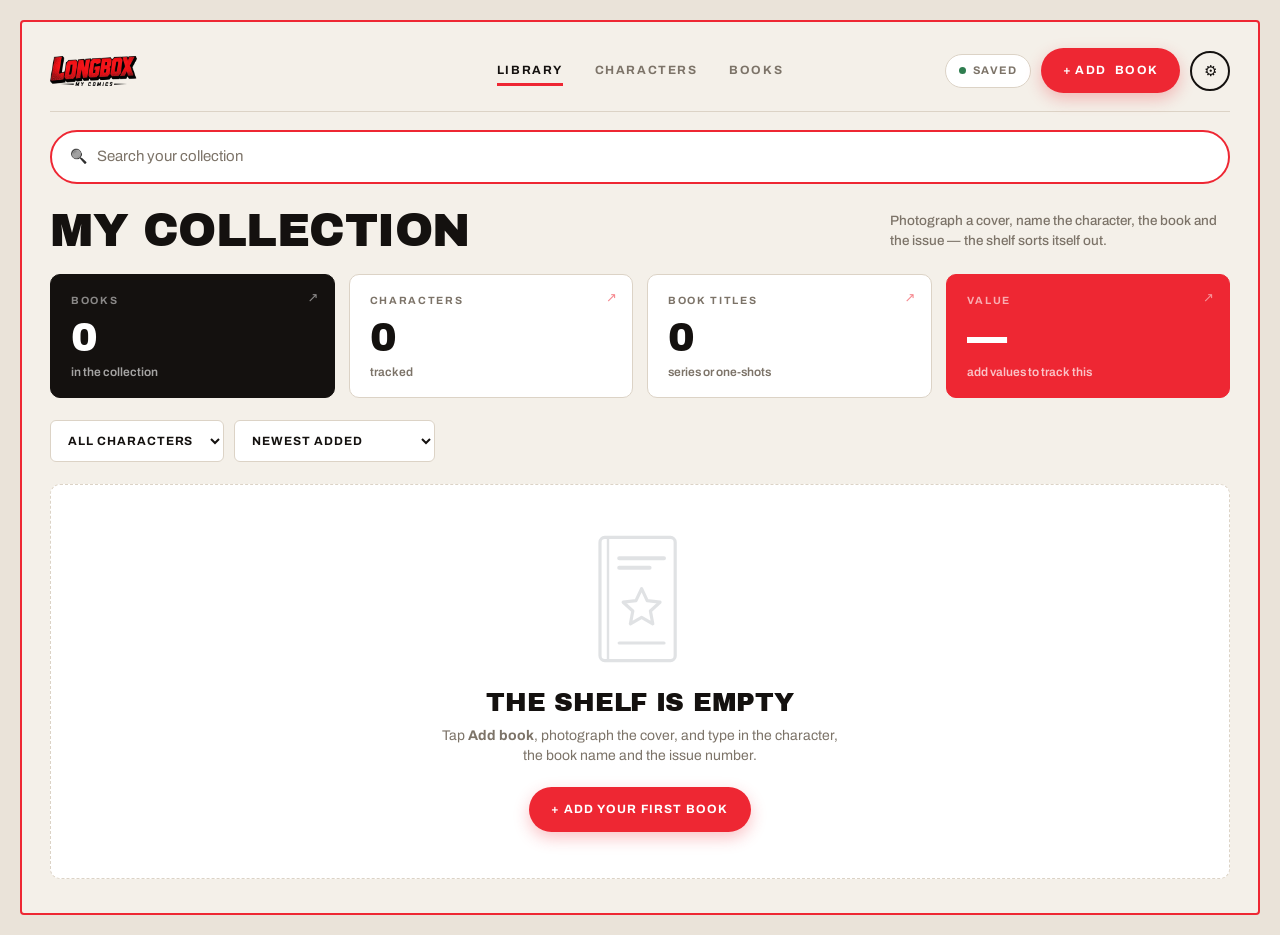
==== comics/index.html @ d087ea55 "Fix the Settings button, and make the cover read resolution switchable Settings has been broken sinc" ====
<!DOCTYPE html>
<html lang="en">
<head>
<meta charset="UTF-8">
<meta name="viewport" content="width=device-width, initial-scale=1.0">
<meta name="theme-color" content="#EAE3D9">
<title>LongBox</title>
<link rel="icon" type="image/webp" href="[data-uri]">
<link rel="apple-touch-icon" href="[data-uri]">
<style>
  /* Archivo (variable, 100-900) and Archivo Black by Omnibus-Type, embedded as latin
     subsets so the app needs no third-party requests and looks right offline.
     SIL Open Font License 1.1 — full text in fonts/OFL-Archivo.txt and
     fonts/OFL-ArchivoBlack.txt. https://github.com/Omnibus-Type */
  @font-face { font-family: Archivo; font-style: normal; font-weight: 100 900; font-display: swap;
    src: url([data-uri]) format('woff2'); }
  @font-face { font-family: 'Archivo Black'; font-style: normal; font-weight: 400; font-display: swap;
    src: url([data-uri]) format('woff2'); }
  :root {
    --paper: #EAE3D9;      /* page behind the frame */
    --panel: #F4F0E9;      /* inside the frame */
    --card: #FFFFFF;
    --ink: #14110F;
    --muted: #7C7368;
    --line: #DCD3C6;
    --red: #EE2733;        /* brand */
    --red-dark: #C7141F;
    --radius: 10px;
    --radius-sm: 6px;
    --display: "Archivo Black", "Arial Black", "Helvetica Neue", Impact, sans-serif;
    --sans: Archivo, "Segoe UI", system-ui, -apple-system, BlinkMacSystemFont, Roboto, Helvetica, Arial, sans-serif;
    --shadow: 0 10px 26px rgba(20,17,15,.08);
    --shadow-sm: 0 3px 10px rgba(20,17,15,.06);
  }
  * { box-sizing: border-box; margin: 0; padding: 0; -webkit-tap-highlight-color: transparent; }
  body { font-family: var(--sans); background: var(--paper); color: var(--ink); line-height: 1.45; -webkit-font-smoothing: antialiased; }
  :focus-visible { outline: 2px solid var(--red); outline-offset: 2px; }
  img { max-width: 100%; }
  h1, h2, h3, h4 { font-family: var(--display); font-weight: 400; letter-spacing: -.01em; text-transform: uppercase; line-height: 1.03; }

  .wrap { max-width: 1280px; margin: 0 auto; padding: 20px; }
  .surface { background: var(--panel); border: 2px solid var(--red); border-radius: 4px; padding: 26px 28px 34px; }

  /* ---------- top bar ---------- */
  .topbar { display: grid; grid-template-columns: 1fr auto 1fr; align-items: center; gap: 16px; padding-bottom: 18px; border-bottom: 1px solid var(--line); }
  .brand { display: flex; align-items: center; gap: 10px; }
  .brand-mark { height: 30px; width: auto; display: block; }
  .segments { display: flex; gap: 4px; justify-content: center; flex-wrap: wrap; }
  .seg { background: transparent; border: none; color: var(--muted); font: inherit; font-weight: 700; font-size: 12px; text-transform: uppercase; letter-spacing: .13em; padding: 9px 14px; cursor: pointer; white-space: nowrap; position: relative; }
  .seg:hover { color: var(--ink); }
  .seg.active { color: var(--ink); }
  .seg.active::after { content: ""; position: absolute; left: 14px; right: 14px; bottom: 2px; height: 3px; background: var(--red); }
  .top-right { display: flex; align-items: center; gap: 10px; justify-content: flex-end; flex-wrap: wrap; }
  .only-wide { display: inline; }

  /* ---------- buttons ---------- */
  .btn-primary, .btn-ghost { font: inherit; font-weight: 700; font-size: 12px; text-transform: uppercase; letter-spacing: .1em; padding: 12px 20px; border-radius: 999px; cursor: pointer; display: inline-flex; align-items: center; justify-content: center; gap: 6px; border: 2px solid transparent; white-space: nowrap; }
  .btn-primary { background: var(--red); color: #fff; box-shadow: 0 6px 16px rgba(238,39,51,.28); }
  .btn-primary:hover { background: var(--red-dark); }
  .btn-primary:disabled { opacity: .6; cursor: default; }
  .btn-ghost { background: transparent; color: var(--ink); border-color: var(--ink); }
  .btn-ghost:hover { background: var(--ink); color: #fff; }
  .btn-text-red { background: transparent; color: var(--red); border: none; font: inherit; font-weight: 700; font-size: 12px; text-transform: uppercase; letter-spacing: .1em; padding: 12px 8px; cursor: pointer; }
  .btn-text-red:hover { color: var(--red-dark); text-decoration: underline; }
  .icon-btn { width: 40px; height: 40px; border-radius: 999px; background: transparent; border: 2px solid var(--ink); cursor: pointer; display: grid; place-items: center; font-size: 15px; color: var(--ink); flex: none; }
  .icon-btn:hover { background: var(--ink); color: #fff; }

  /* ---------- sync status ---------- */
  .sync-pill { border: 1px solid var(--line); background: var(--card); border-radius: 999px; padding: 8px 13px; font-weight: 700; font-size: 11px; text-transform: uppercase; letter-spacing: .1em; display: flex; align-items: center; gap: 7px; color: var(--muted); white-space: nowrap; }
  .sync-dot { width: 7px; height: 7px; border-radius: 50%; background: #C9C0B4; flex: none; }
  .sync-pill.saved .sync-dot { background: #2E7D4F; }
  .sync-pill.saving .sync-dot { background: #C8912B; }
  .sync-pill.offline .sync-dot { background: var(--muted); }
  .sync-pill.error .sync-dot { background: var(--red); }

  /* ---------- login ---------- */
  .login-screen { position: fixed; inset: 0; background: var(--paper); display: none; align-items: center; justify-content: center; padding: 20px; z-index: 300; }
  .login-screen.open { display: flex; }
  .login-card { background: var(--panel); border: 2px solid var(--red); border-radius: 4px; padding: 34px 30px; width: 100%; max-width: 380px; text-align: center; }
  .login-wordmark { margin: 0 0 12px; line-height: 0; }
  .login-wordmark img { width: 100%; max-width: 250px; height: auto; display: block; margin: 0 auto; }
  .login-card .eyebrow { justify-content: center; }
  .login-card h1 { font-size: 34px; margin-top: 6px; }
  .login-card h1 i { color: var(--red); font-style: normal; }
  .login-card .hint { margin: 10px 0 22px; color: var(--muted); font-size: 13.5px; }
  .login-card label { text-align: left; }
  .login-card input { margin-bottom: 14px; }
  .login-card button { width: 100%; justify-content: center; margin-top: 4px; }
  .login-error { background: var(--red); color: #fff; font-size: 12px; font-weight: 700; text-transform: uppercase; letter-spacing: .06em; padding: 11px 13px; border-radius: var(--radius-sm); margin-bottom: 16px; text-align: left; }

  /* ---------- page head ---------- */
  .eyebrow { display: flex; align-items: center; gap: 9px; color: var(--red); font-size: 11px; font-weight: 700; text-transform: uppercase; letter-spacing: .2em; }
  .eyebrow::before { content: ""; width: 26px; height: 2px; background: var(--red); }
  .pagehead { display: flex; align-items: flex-end; justify-content: space-between; gap: 18px; margin: 24px 0 18px; flex-wrap: wrap; }
  .pagehead h1 { font-size: 46px; }
  .pagehead h1 i { color: var(--red); font-style: normal; }
  .pagehead .lede { color: var(--muted); font-size: 13.5px; font-weight: 500; max-width: 340px; padding-bottom: 5px; }

  /* ---------- stats ---------- */
  .stats { display: grid; grid-template-columns: repeat(4, 1fr); gap: 14px; }
  .stats.stats--one { grid-template-columns: minmax(220px, 320px); }
  .stat { background: var(--card); border: 1px solid var(--line); border-radius: var(--radius); padding: 18px 20px 16px; }
  .stat--go { font: inherit; color: inherit; text-align: left; width: 100%; cursor: pointer; transition: transform .12s, border-color .12s; }
  .stat--go { position: relative; }
  .stat--go:hover { transform: translateY(-2px); border-color: var(--red); }
  .stat-go { position: absolute; top: 14px; right: 15px; font-size: 13px; color: var(--red); opacity: .55; }
  .stat--ink .stat-go, .stat--red .stat-go { color: #fff; opacity: .5; }
  .stat--go:hover .stat-go { opacity: 1; }
  .stat--go.stat--ink:hover, .stat--go.stat--red:hover { border-color: var(--ink); }
  .stat-title { font-size: 10.5px; color: var(--muted); font-weight: 700; text-transform: uppercase; letter-spacing: .16em; }
  .stat-num { font-family: var(--display); font-size: 40px; letter-spacing: -.03em; line-height: 1; margin: 10px 0 6px; font-variant-numeric: tabular-nums; }
  .stat-sub { font-size: 12px; color: var(--muted); font-weight: 600; }
  .stat--ink { background: var(--ink); border-color: var(--ink); color: #fff; }
  .stat--ink .stat-title { color: rgba(255,255,255,.5); }
  .stat--ink .stat-sub { color: rgba(255,255,255,.62); }
  .stat--red { background: var(--red); border-color: var(--red); color: #fff; }
  .stat--red .stat-title { color: rgba(255,255,255,.62); }
  .stat--red .stat-sub { color: rgba(255,255,255,.72); }

  /* ---------- search ---------- */
  .searchbar { display: flex; align-items: center; gap: 10px; margin-top: 18px; background: var(--card); border: 2px solid var(--red); border-radius: 999px; padding: 0 8px 0 18px; }
  .searchbar:focus-within { box-shadow: 0 0 0 4px rgba(238,39,51,.14); }
  .searchbar .mag { font-size: 14px; line-height: 1; flex: none; filter: grayscale(1) brightness(.5); }
  .searchbar input { border: none; background: transparent; padding: 14px 0; font-size: 15px; border-radius: 0; }
  .searchbar input:focus { outline: none; }
  .searchbar input::placeholder { color: var(--muted); }
  .search-clear { flex: none; width: 32px; height: 32px; border-radius: 50%; border: none; background: transparent; color: var(--muted); font-size: 20px; line-height: 1; cursor: pointer; }
  .search-clear:hover { background: var(--panel); color: var(--red); }

  /* ---------- toolbar ---------- */
  .toolbar { display: flex; gap: 10px; align-items: center; margin: 22px 0 6px; flex-wrap: wrap; }
  .search { flex: 1 1 240px; position: relative; }
  .search input { width: 100%; padding-left: 40px; }
  .search .mag { position: absolute; left: 15px; top: 50%; transform: translateY(-50%); color: var(--muted); font-size: 13px; pointer-events: none; }
  input, select, textarea { width: 100%; background: var(--card); border: 1px solid var(--line); border-radius: var(--radius-sm); padding: 12px 13px; font: inherit; font-size: 14.5px; color: var(--ink); }
  input:focus, select:focus, textarea:focus { border-color: var(--red); outline: none; }
  select { cursor: pointer; }
  .toolbar select { width: auto; min-width: 152px; flex: 0 0 auto; font-weight: 700; font-size: 12px; text-transform: uppercase; letter-spacing: .08em; }
  textarea { min-height: 84px; resize: vertical; }
  label { display: block; font-size: 10.5px; font-weight: 700; color: var(--muted); margin: 0 0 6px 1px; text-transform: uppercase; letter-spacing: .16em; }

  /* ---------- groups ---------- */
  .group { margin-top: 22px; }
  .group-head { display: flex; align-items: center; gap: 10px; background: var(--red); color: #fff; padding: 12px 16px; border-radius: var(--radius-sm); margin-bottom: 14px; flex-wrap: wrap; }
  .group-head.open-head { width: 100%; border: none; font: inherit; text-align: left; cursor: pointer; margin-bottom: 8px; }
  .group-head.open-head.is-open { margin-bottom: 14px; }
  .group-head.open-head:hover { background: var(--red-dark); }
  .group-head .caret { font-size: 13px; opacity: .85; width: 12px; flex: none; }
  .group-head h2 { font-size: 20px; }
  .group-head .count { color: rgba(255,255,255,.75); font-size: 11px; font-weight: 700; text-transform: uppercase; letter-spacing: .12em; }
  .chip { display: inline-flex; align-items: center; gap: 6px; background: #fff; color: var(--ink); border-radius: 999px; padding: 5px 11px; font-size: 10.5px; font-weight: 700; text-transform: uppercase; letter-spacing: .09em; }
  .chip.warn { color: var(--red); }
  .chip.ok { color: #2E7D4F; }

  /* ---------- cover cards ---------- */
  .covers { display: grid; grid-template-columns: repeat(auto-fill, minmax(152px, 1fr)); gap: 14px; }
  .bcard { background: var(--card); border: 1px solid var(--line); border-radius: var(--radius-sm); overflow: hidden; font: inherit; text-align: left; cursor: pointer; display: flex; flex-direction: column; padding: 0; transition: border-color .15s, transform .15s; }
  .bcard:hover { border-color: var(--red); transform: translateY(-3px); }
  .bcard .cover { position: relative; aspect-ratio: 2 / 3; background: #EFE9E0; display: grid; place-items: center; overflow: hidden; }
  .bcard .cover img { width: 100%; height: 100%; object-fit: cover; display: block; }
  .bcard .cover .ph { width: 58%; opacity: .35; }
  .issue-badge { position: absolute; top: 0; right: 0; background: var(--red); color: #fff; font-size: 11px; font-weight: 700; letter-spacing: .04em; padding: 5px 9px; border-bottom-left-radius: var(--radius-sm); }
  .pending-badge { position: absolute; top: 0; left: 0; background: var(--ink); color: #fff; font-size: 9.5px; font-weight: 700; text-transform: uppercase; letter-spacing: .1em; padding: 5px 8px; border-bottom-right-radius: var(--radius-sm); }
  .pending-badge.bad { background: var(--red); }
  .bcard .meta { padding: 11px 12px 13px; display: flex; flex-direction: column; gap: 5px; min-width: 0; border-top: 1px solid var(--line); }
  .bcard .t { font-family: var(--display); text-transform: uppercase; font-size: 12.5px; letter-spacing: -.01em; line-height: 1.15; display: -webkit-box; -webkit-line-clamp: 2; -webkit-box-orient: vertical; overflow: hidden; }
  .bcard .s { font-size: 10px; color: var(--red); font-weight: 700; text-transform: uppercase; letter-spacing: .11em; overflow: hidden; text-overflow: ellipsis; white-space: nowrap; }

  .empty { background: var(--card); border: 1px dashed var(--line); border-radius: var(--radius); padding: 46px 26px; text-align: center; margin-top: 22px; }
  .empty svg { width: 96px; opacity: .3; margin-bottom: 16px; }
  .empty h3 { font-size: 26px; }
  .empty p { color: var(--muted); font-size: 14px; margin: 10px auto 20px; max-width: 400px; }

  /* ---------- modals ---------- */
  .modal-backdrop { position: fixed; inset: 0; background: rgba(20,17,15,.55); display: none; align-items: center; justify-content: center; padding: 18px; z-index: 200; overflow-y: auto; }
  .modal-backdrop.open { display: flex; }
  .modal { background: var(--panel); border: 2px solid var(--ink); border-radius: 4px; width: 100%; max-width: 520px; max-height: calc(100vh - 36px); display: flex; flex-direction: column; margin: auto; }
  @supports (height: 100dvh) { .modal { max-height: calc(100dvh - 36px); } }
  .modal.wide { max-width: 740px; }
  .modal header { display: flex; align-items: center; justify-content: space-between; padding: 20px 24px 14px; gap: 12px; border-bottom: 1px solid var(--line); }
  .modal header h3 { font-size: 22px; }
  .modal .body { padding: 20px 24px 8px; overflow-y: auto; }
  .modal footer { display: flex; gap: 10px; justify-content: flex-end; align-items: center; padding: 16px 24px 20px; flex-wrap: wrap; }
  .modal footer .spacer { flex: 1; }
  .modal footer.cam { display: grid; grid-template-columns: 1fr auto 1fr; align-items: center; }
  .modal footer.cam .spacer { display: none; }
  .modal footer.cam .shutter { justify-self: center; }
  .modal footer.cam .btn-ghost:last-child { justify-self: end; }
  .close-x { background: transparent; border: none; font-size: 24px; line-height: 1; color: var(--muted); cursor: pointer; padding: 2px 6px; }
  .close-x:hover { color: var(--red); }

  .form-grid { display: grid; grid-template-columns: 1fr 1fr; gap: 15px; }
  .form-grid .full { grid-column: 1 / -1; }
  .more { margin-top: 18px; background: var(--card); border: 1px solid var(--line); border-radius: var(--radius-sm); padding: 0 15px; }
  .more > summary { cursor: pointer; font-weight: 700; font-size: 11px; text-transform: uppercase; letter-spacing: .14em; padding: 14px 2px; list-style: none; display: flex; align-items: center; gap: 9px; }
  .more > summary::-webkit-details-marker { display: none; }
  .more > summary::before { content: "+"; color: var(--red); font-family: var(--display); font-size: 15px; line-height: 1; }
  .more[open] > summary::before { content: "–"; }
  .more .form-grid { padding: 4px 0 18px; }

  /* add / edit */
  .book-form { display: grid; grid-template-columns: 200px 1fr; gap: 22px; }
  .cover-pane { display: flex; flex-direction: column; gap: 10px; }
  .cover-preview { aspect-ratio: 2 / 3; background: var(--card); border: 1px solid var(--line); border-radius: var(--radius-sm); display: grid; place-items: center; overflow: hidden; position: relative; }
  .cover-preview.empty { cursor: pointer; border-style: dashed; }
  .cover-preview.empty:hover { border-color: var(--red); }
  .cover-preview img { width: 100%; height: 100%; object-fit: cover; }
  .cover-preview .ph { width: 56%; opacity: .3; }
  .cover-preview .cover-cta { position: absolute; left: 0; right: 0; bottom: 16px; text-align: center; font-size: 10px; font-weight: 700; text-transform: uppercase; letter-spacing: .12em; color: var(--muted); padding: 0 12px; }
  .cover-pane button { width: 100%; justify-content: center; }
  .cover-hint { font-size: 11px; color: var(--muted); text-align: center; font-weight: 600; }
  .ai-strip { border: 1px solid var(--line); background: var(--card); border-radius: var(--radius-sm); padding: 10px 12px; font-size: 11.5px; font-weight: 600; color: var(--muted); display: none; }
  .ai-strip.show { display: block; }
  .ai-strip strong { display: block; font-family: var(--display); text-transform: uppercase; font-size: 10.5px; letter-spacing: .1em; color: var(--ink); margin-bottom: 4px; }
  .ai-strip.reading strong { color: var(--muted); }
  .ai-strip.done { border-color: var(--red); }
  .ai-strip.done strong { color: var(--red); }
  .ai-strip.failed { border-color: var(--muted); }
  .ai-strip.neutral { border-color: var(--line); }
  .ai-strip .why { display: block; margin-top: 5px; color: var(--muted); font-weight: 600; }
  .toggle-row { display: flex; align-items: center; justify-content: space-between; gap: 12px; background: var(--card); border: 1px solid var(--line); border-radius: var(--radius-sm); padding: 14px 16px; font-size: 12px; font-weight: 700; text-transform: uppercase; letter-spacing: .1em; }
  .toggle-row input { width: auto; }
  .toggle-row small { display: block; margin-top: 3px; color: var(--muted); font-size: 12px; font-weight: 400; text-transform: none; letter-spacing: 0; }

  /* camera */
  .cam-stage { background: #14110F; border-radius: var(--radius-sm); overflow: hidden; position: relative; aspect-ratio: 3 / 4; display: grid; place-items: center; }
  .cam-stage video { width: 100%; height: 100%; object-fit: cover; display: block; }
  .cam-stage.mirror video { transform: scaleX(-1); }
  .cam-guide { position: absolute; inset: 8% 14%; border: 2px dashed rgba(255,255,255,.55); border-radius: 4px; pointer-events: none; }
  .cam-tip { color: var(--muted); font-size: 11px; font-weight: 700; text-transform: uppercase; letter-spacing: .12em; text-align: center; margin-top: 12px; }
  .shutter { width: 62px; height: 62px; border-radius: 50%; background: var(--red); border: 4px solid var(--panel); box-shadow: 0 0 0 2px var(--red); cursor: pointer; }
  .shutter:hover { background: var(--red-dark); }

  /* detail */
  .detail { display: grid; grid-template-columns: 220px 1fr; gap: 24px; }
  .detail .big-cover { border: 1px solid var(--line); border-radius: var(--radius-sm); overflow: hidden; background: var(--card); aspect-ratio: 2 / 3; display: grid; place-items: center; }
  .detail .big-cover img { width: 100%; height: 100%; object-fit: cover; }
  .detail .big-cover .ph { width: 56%; opacity: .3; }
  .detail h4 { font-size: 30px; }
  .detail .who { color: var(--red); font-weight: 700; font-size: 11px; text-transform: uppercase; letter-spacing: .16em; margin-top: 8px; }
  .kv { display: grid; grid-template-columns: auto 1fr; gap: 9px 18px; margin-top: 20px; font-size: 14px; padding-top: 18px; border-top: 1px solid var(--line); }
  .kv dt { color: var(--muted); font-weight: 700; font-size: 10.5px; text-transform: uppercase; letter-spacing: .14em; align-self: center; }
  .kv dd { font-weight: 600; }
  .detail .notes.keyinfo { border-left-color: var(--ink); }
  .detail .notes.keyinfo strong { display: block; font-family: var(--display); text-transform: uppercase; font-size: 10.5px; letter-spacing: .12em; color: var(--red); margin-bottom: 5px; }
  .detail .notes { margin-top: 18px; background: var(--card); border: 1px solid var(--line); border-left: 3px solid var(--red); border-radius: var(--radius-sm); padding: 13px 15px; font-size: 14px; white-space: pre-wrap; }

  .menu-list { display: flex; flex-direction: column; gap: 9px; }
  .menu-item { background: var(--card); border: 1px solid var(--line); border-radius: var(--radius-sm); font: inherit; font-size: 12px; font-weight: 700; text-transform: uppercase; letter-spacing: .1em; text-align: left; padding: 16px; cursor: pointer; display: flex; align-items: center; gap: 13px; }
  .menu-item:hover { border-color: var(--red); color: var(--red); }
  .menu-item .ico { font-size: 15px; color: var(--red); }
  .menu-note { color: var(--muted); font-size: 12.5px; padding: 10px 2px 0; }

  #toast { position: fixed; left: 50%; bottom: 26px; transform: translate(-50%, 20px); background: var(--ink); color: #fff; font-size: 12px; font-weight: 700; text-transform: uppercase; letter-spacing: .1em; padding: 14px 22px; border-radius: 999px; opacity: 0; pointer-events: none; transition: opacity .2s, transform .2s; z-index: 400; max-width: calc(100vw - 40px); text-align: center; }
  #toast.show { opacity: 1; transform: translate(-50%, 0); }

  @media (max-width: 860px) {
    .wrap { padding: 10px; }
    .surface { padding: 16px 14px 24px; }
    /* The buttons take their natural width and the wordmark gets what is left,
       so the top-right controls can never be pushed off the edge. */
    .topbar { grid-template-columns: minmax(0, 1fr) auto; gap: 10px; padding-bottom: 12px; }
    .brand { min-width: 0; }
    .brand-mark { height: 26px; }
    .segments { grid-column: 1 / -1; order: 3; justify-content: flex-start; overflow-x: auto; }
    .seg { padding: 8px 11px; font-size: 11px; }
    .seg.active::after { left: 11px; right: 11px; }
    .top-right { flex-wrap: nowrap; gap: 7px; }
    .top-right .btn-primary { padding: 11px 15px; font-size: 11px; letter-spacing: .06em; }
    .only-wide { display: none; }
    .toolbar select { font-size: 11px; letter-spacing: .05em; padding: 12px 9px; }
    .icon-btn { width: 38px; height: 38px; font-size: 14px; }
    .sync-pill { padding: 7px 10px; font-size: 10px; }
    .sync-pill #syncText { display: none; }
    .sync-pill::after { content: attr(data-short); }
    .pagehead { margin: 18px 0 14px; }
    .pagehead h1 { font-size: 30px; }
    .pagehead .lede { display: none; }
    .stats { grid-template-columns: repeat(2, 1fr); gap: 10px; }
    .stat { padding: 14px 15px 13px; }
    .stat-num { font-size: 30px; margin: 7px 0 4px; }
    .toolbar { gap: 8px; margin-top: 18px; }
    .search { flex: 1 1 100%; }
    .toolbar select { flex: 1 1 0; min-width: 0; }
    .covers { grid-template-columns: repeat(auto-fill, minmax(128px, 1fr)); gap: 10px; }
    .group-head { padding: 10px 13px; }
    .group-head h2 { font-size: 16px; }
    .book-form, .detail { grid-template-columns: 1fr; gap: 16px; }
    .cover-pane { max-width: 260px; margin: 0 auto; width: 100%; }
    .cover-preview.empty { aspect-ratio: 5 / 2.4; }
    .cover-preview.empty .ph { width: auto; height: 60%; margin-bottom: 16px; }
    .detail .big-cover { max-width: 260px; margin: 0 auto; }
    .detail h4 { font-size: 24px; }
    .form-grid { grid-template-columns: 1fr; }
    .modal header { padding: 16px 18px 12px; }
    .modal header h3 { font-size: 18px; }
    .modal .body { padding: 16px 18px 6px; }
    .modal footer { padding: 14px 18px 18px; }
    .modal footer:not(.cam) { display: grid; grid-template-columns: 1fr 1fr; gap: 10px; }
    .modal footer:not(.cam) .spacer { display: none; }
    .modal footer:not(.cam) .btn-text-red { grid-column: 1 / -1; }
    .modal footer .btn-primary, .modal footer .btn-ghost { width: 100%; justify-content: center; }
    .modal footer.cam { display: grid; }
    .modal footer.cam .btn-ghost { width: auto; padding: 11px 15px; }
    .empty { padding: 34px 20px; }
    .empty h3 { font-size: 21px; }
  }

  /* Narrow phones. The controls must always be reachable, so decoration is given
     up first: the status label goes, then the wordmark shrinks, and only as a
     last resort does it truncate. Measured from 320px up. */
  @media (max-width: 400px) {
    .sync-pill { padding: 7px; }
    .sync-pill::after { display: none; }        /* the coloured dot still shows state */
    .top-right { gap: 6px; }
    .top-right .btn-primary { padding: 11px 13px; }
  }
  @media (max-width: 360px) {
    .surface { padding: 14px 11px 22px; }
    .brand-mark { height: 22px; }
    .icon-btn { width: 34px; height: 34px; }
  }
</style>
</head>
<body>

<div class="login-screen" id="loginScreen">
  <div class="login-card">
    <h1 class="login-wordmark"><img src="[data-uri]" alt="LongBox — My Comics"></h1>
    <p class="eyebrow">Ironmane Labs</p>
    <p class="hint">Sign in with the household login to sync your collection across devices.</p>
    <div class="login-error" id="loginError" style="display:none"></div>
    <label for="loginUser">Username</label>
    <input id="loginUser" autocomplete="username">
    <label for="loginPass">Password</label>
    <input id="loginPass" type="password" autocomplete="current-password">
    <button class="btn-primary" id="loginBtn"><span>Log in</span></button>
  </div>
</div>

<div class="wrap">
  <div class="surface">
    <div class="topbar">
      <div class="brand">
        <img class="brand-mark" src="[data-uri]" alt="LongBox — My Comics">
      </div>
      <div class="segments" id="segments">
        <button class="seg active" data-view="library">Library</button>
        <button class="seg" data-view="characters">Characters</button>
        <button class="seg" data-view="series">Books</button>
      </div>
      <div class="top-right">
        <div class="sync-pill" id="syncPill"><span class="sync-dot"></span><span id="syncText">Loading…</span></div>
        <button class="btn-primary" id="addBtn">+ Add<span class="only-wide">&nbsp;book</span></button>
        <button class="icon-btn" id="settingsBtn" title="Settings" aria-label="Settings">⚙</button>
      </div>
    </div>

    <div class="searchbar">
      <span class="mag" aria-hidden="true">🔍</span>
      <input id="search" placeholder="Search your collection" autocomplete="off" aria-label="Search your collection">
      <button class="search-clear" id="searchClear" type="button" aria-label="Clear search" style="display:none">×</button>
    </div>

    <div class="pagehead">
      <div>
        <h1>My Collection</h1>
      </div>
      <p class="lede">Photograph a cover, name the character, the book and the issue — the shelf sorts itself out.</p>
    </div>

    <div class="stats" id="stats"></div>

    <div class="toolbar">
      <select id="filterChar" aria-label="Filter by character"></select>
      <select id="sort" aria-label="Sort">
        <option value="added">Newest added</option>
        <option value="book">Book name A–Z</option>
        <option value="character">Character A–Z</option>
        <option value="issue">Issue number</option>
        <option value="value">Value (high to low)</option>
      </select>
    </div>

    <div id="viewWrap"></div>
  </div>
</div>

<input type="file" id="fileInput" accept="image/*" style="display:none">
<input type="file" id="cameraInput" accept="image/*" capture="environment" style="display:none">

<!-- add / edit book -->
<div class="modal-backdrop" id="bookModal">
  <div class="modal wide">
    <header>
      <h3 id="bookModalTitle">Add a book</h3>
      <button class="close-x" data-close aria-label="Close">×</button>
    </header>
    <div class="body">
      <div class="book-form">
        <div class="cover-pane">
          <div class="cover-preview" id="coverPreview"></div>
          <button class="btn-primary" id="cameraBtn">📷 Take photo</button>
          <button class="btn-ghost" id="fileBtn">Choose an image</button>
          <button class="btn-ghost" id="readCoverBtn" style="display:none">✨ Read the cover</button>
          <button class="btn-text-red" id="removeCoverBtn" style="display:none">Remove photo</button>
          <button class="btn-text-red" id="uncropBtn" style="display:none">Use the whole photo</button>
          <div class="ai-strip" id="aiStrip"></div>
          <p class="cover-hint">Point the camera at the cover — the photo is saved with the book.</p>
        </div>
        <div>
          <div class="form-grid">
            <div class="full">
              <label for="fChar">Character</label>
              <input id="fChar" list="charList" placeholder="Spider-Man" autocomplete="off">
            </div>
            <div class="full">
              <label for="fSeries">Book name</label>
              <input id="fSeries" list="seriesList" placeholder="The Amazing Spider-Man" autocomplete="off">
            </div>
            <div>
              <label for="fIssue">Issue number</label>
              <input id="fIssue" placeholder="300" autocomplete="off">
            </div>
            <div>
              <label for="fGrade">Condition</label>
              <select id="fGrade"></select>
            </div>
          </div>
          <details class="more" id="moreDetails">
            <summary>More details (optional)</summary>
            <div class="form-grid">
              <div><label for="fPublisher">Publisher</label><input id="fPublisher" list="publisherList" placeholder="Marvel" autocomplete="off"></div>
              <div><label for="fYear">Year</label><input id="fYear" type="number" inputmode="numeric" placeholder="1988"></div>
              <div class="full"><label for="fVariant">Variant / printing</label><input id="fVariant" placeholder="2nd printing, Todd McFarlane cover…"></div>
              <div><label for="fValue">Value ($)</label><input id="fValue" type="number" step="0.01" min="0" inputmode="decimal" placeholder="120"></div>
              <div><label for="fPaid">Paid ($)</label><input id="fPaid" type="number" step="0.01" min="0" inputmode="decimal" placeholder="40"></div>
              <div><label for="fAcquired">Date acquired</label><input id="fAcquired" type="date"></div>
              <div><label for="fTags">Tags</label><input id="fTags" placeholder="key issue, signed" autocomplete="off"></div>
              <div class="full"><label for="fKeyInfo">Key issue / why it matters</label><textarea id="fKeyInfo" placeholder="First appearance, a death, a famous arc…"></textarea></div>
              <div class="full"><label for="fNotes">Your notes</label><textarea id="fNotes" placeholder="Where you bought it, what you paid, condition details…"></textarea></div>
            </div>
          </details>
        </div>
      </div>
    </div>
    <footer>
      <button class="btn-text-red" id="deleteBookBtn" style="display:none">Delete</button>
      <span class="spacer"></span>
      <button class="btn-ghost" id="saveAnotherBtn">Save &amp; add another</button>
      <button class="btn-primary" id="saveBookBtn">Save book</button>
    </footer>
  </div>
</div>

<!-- camera -->
<div class="modal-backdrop" id="cameraModal">
  <div class="modal">
    <header>
      <h3>Photograph the cover</h3>
      <button class="close-x" data-close-camera aria-label="Close">×</button>
    </header>
    <div class="body">
      <div class="cam-stage" id="camStage">
        <video id="camVideo" playsinline autoplay muted></video>
        <div class="cam-guide"></div>
      </div>
      <p class="cam-tip">Fill the frame with the cover, then tap the red button.</p>
    </div>
    <footer class="cam">
      <button class="btn-ghost" id="flipCamBtn">🔄 Flip</button>
      <span class="spacer"></span>
      <button class="shutter" id="shutterBtn" aria-label="Take photo"></button>
      <span class="spacer"></span>
      <button class="btn-ghost" data-close-camera>Cancel</button>
    </footer>
  </div>
</div>

<!-- book detail -->
<div class="modal-backdrop" id="detailModal">
  <div class="modal wide">
    <header>
      <h3>Book details</h3>
      <button class="close-x" data-close aria-label="Close">×</button>
    </header>
    <div class="body"><div id="detailBody"></div></div>
    <footer>
      <button class="btn-text-red" id="detailDeleteBtn">Delete</button>
      <span class="spacer"></span>
      <button class="btn-ghost" data-close>Close</button>
      <button class="btn-primary" id="detailEditBtn">Edit</button>
    </footer>
  </div>
</div>

<!-- settings -->
<div class="modal-backdrop" id="settingsModal">
  <div class="modal">
    <header>
      <h3>Settings</h3>
      <button class="close-x" data-close aria-label="Close">×</button>
    </header>
    <div class="body">
      <div class="menu-list">
        <label class="toggle-row" id="autoReadRow" style="display:none">
          <span>Read covers automatically</span>
          <input type="checkbox" id="autoReadToggle">
        </label>
        <label class="toggle-row" id="hiResRow" style="display:none">
          <span>Read covers at high resolution<small>Off sends a smaller photo: about a third cheaper per read, and possibly less accurate.</small></span>
          <input type="checkbox" id="hiResToggle">
        </label>
        <button class="menu-item" id="exportBtn"><span class="ico">⬇</span><span>Download a copy (CSV)</span></button>
        <button class="menu-item" id="retryBtn"><span class="ico">⟳</span><span>Sync now</span></button>
        <button class="menu-item" id="logoutBtn"><span class="ico">⏻</span><span>Log out</span></button>
      </div>
      <p class="menu-note" id="settingsNote"></p>
    </div>
    <footer><button class="btn-ghost" data-close>Done</button></footer>
  </div>
</div>

<datalist id="charList"></datalist>
<datalist id="seriesList"></datalist>
<datalist id="publisherList"></datalist>

<script>
(function () {
  "use strict";

  var STORAGE_KEY = "comicTracker.v1";
  var API_BASE = "api/";
  var COVER_PATH = "uploads/covers/";
  var GRADES = ["", "Mint", "Near Mint", "Very Fine", "Fine", "Very Good", "Good", "Fair", "Poor", "Slabbed / graded"];
  var FIELDS = ["character", "series", "issue", "variant", "publisher", "year", "grade", "value", "paid", "acquired", "tags", "notes", "key_info"];

  // Cover sizes. Small on purpose: a phone photo is 3-4 MB, and a cover only
  // has to look right on a phone screen and read well enough to identify.
  var COVER_MAX = 1000, COVER_QUALITY = 0.72;
  var THUMB_MAX = 360, THUMB_QUALITY = 0.70;
  var MASTER_MAX = 1600;   // kept in memory only, so a crop stays sharp
  var RECTIFY_MAX = 1200;  // working size for the straightened cover
  var COMIC_ASPECT = 0.66; // 6.625 x 10.25 inches, the standard since the 1970s
  // What gets sent for identification: always the whole photo, sharper than what
  // we store. Small print (issue numbers, date boxes) needs the extra detail, and
  // an uncropped image keeps the returned coordinates in a known space.
  // 1400px long edge bills as 1,650 image tokens; 1120px bills as 1,080. The lower
  // setting exists so the two can be compared on the same book — see the
  // "high resolution" toggle in Settings.
  var IDENTIFY_MAX = 1400, IDENTIFY_MAX_LOW = 1120, IDENTIFY_QUALITY = 0.85;

  var COMIC_SVG = '<svg class="ph" viewBox="0 0 120 170" xmlns="http://www.w3.org/2000/svg" fill="none">' +
    '<rect x="10" y="8" width="94" height="154" rx="6" stroke="#9AA0A8" stroke-width="4"/>' +
    '<path d="M20 8v154" stroke="#9AA0A8" stroke-width="3"/>' +
    '<path d="M34 34h56M34 46h38" stroke="#9AA0A8" stroke-width="5" stroke-linecap="round"/>' +
    '<path d="M62 72l7 15 16 2-12 11 3 16-14-8-14 8 3-16-12-11 16-2z" stroke="#9AA0A8" stroke-width="4" stroke-linejoin="round"/>' +
    '<path d="M34 140h56" stroke="#9AA0A8" stroke-width="4" stroke-linecap="round"/></svg>';

  var state = load();
  var draft = null;
  var authed = false;
  var flushing = false;
  var retryTimer = null;
  var lastSynced = null;
  var camStream = null;
  var camFacing = "environment";
  var aiAvailable = false;
  var identifying = false;
  var draftMaster = null;   // canvas of the current photo, for re-cropping
  var draftCrop = null;     // {x,y,w,h} as fractions of the photo, or null
  var draftQuad = null;     // four corners of the book, as fractions, or null
  var imgTypeCache = null;
  var expandedGroups = {};   // which character rows are open, for this visit

  // ---------- persistence ----------
  function load() {
    var fallback = { books: [], outbox: [], settings: { view: "library", sort: "added", filterChar: "", autoRead: true, hiRes: true } };
    try {
      var raw = JSON.parse(localStorage.getItem(STORAGE_KEY) || "null");
      if (!raw || !Array.isArray(raw.books)) return fallback;
      var settings = Object.assign({}, fallback.settings, raw.settings || {});
      settings.view = "library";   // always open on the shelf, whatever you were last looking at
      return {
        books: raw.books.map(normalizeBook),
        outbox: Array.isArray(raw.outbox) ? raw.outbox : [],
        settings: settings
      };
    } catch (e) { return fallback; }
  }

  function persistLocal() {
    try {
      localStorage.setItem(STORAGE_KEY, JSON.stringify(state));
      return;
    } catch (e) { /* out of room — try again without the big pending photos */ }
    try {
      var lean = {
        books: state.books.map(function (b) {
          var c = Object.assign({}, b);
          if (c.coverData && c.thumbData) c.coverData = "";
          return c;
        }),
        outbox: state.outbox,
        settings: state.settings
      };
      localStorage.setItem(STORAGE_KEY, JSON.stringify(lean));
      showToast("Phone storage is full — the offline copy of large photos was trimmed.");
    } catch (e2) { /* server is the source of truth; carry on */ }
  }

  function normalizeBook(b) {
    var out = { client_id: String(b.client_id || uid()) };
    FIELDS.forEach(function (f) { out[f] = b[f] == null ? "" : String(b[f]); });
    out.cover = b.cover || "";
    out.thumb = b.thumb || "";
    out.coverData = b.coverData || "";
    out.thumbData = b.thumbData || "";
    out.removeCover = !!b.removeCover;
    out.rejected = b.rejected || "";
    out.created_at = b.created_at || "";
    out.updated_at = b.updated_at || "";
    out.rev = b.rev || 0;
    return out;
  }

  // ---------- small helpers ----------
  function uid() { return "b" + Date.now().toString(36) + Math.random().toString(36).slice(2, 8); }
  function esc(s) { return String(s == null ? "" : s).replace(/[&<>"']/g, function (c) { return { "&": "&amp;", "<": "&lt;", ">": "&gt;", '"': "&quot;", "'": "&#39;" }[c]; }); }
  function el(id) { return document.getElementById(id); }
  function findBook(id) { for (var i = 0; i < state.books.length; i++) if (state.books[i].client_id === id) return state.books[i]; return null; }
  function issueNum(issue) { var m = String(issue || "").match(/(\d+(?:\.\d+)?)/); return m ? parseFloat(m[1]) : null; }
  function money(n) { return "$" + Number(n).toLocaleString(undefined, { minimumFractionDigits: 0, maximumFractionDigits: 2 }); }
  function num(v) { var n = parseFloat(String(v).replace(/[$,]/g, "")); return isNaN(n) ? null : n; }
  function plural(n, w) { return n + " " + w + (n === 1 ? "" : "s"); }
  function bookTitle(b) {
    var t = b.series || b.character || "Untitled";
    return b.issue ? t + " #" + b.issue : t;
  }
  function fmtDate(iso) {
    if (!iso) return "";
    var d = new Date(String(iso).slice(0, 10) + "T00:00:00");
    return isNaN(d) ? iso : d.toLocaleDateString(undefined, { year: "numeric", month: "short", day: "numeric" });
  }
  function imgSrc(b, wantFull) {
    if (wantFull) {
      if (b.coverData) return b.coverData;
      if (b.cover) return COVER_PATH + b.cover;
    }
    if (b.thumbData) return b.thumbData;
    if (b.thumb) return COVER_PATH + b.thumb;
    if (b.coverData) return b.coverData;
    if (b.cover) return COVER_PATH + b.cover;
    return "";
  }
  function hasPending(id) { for (var i = 0; i < state.outbox.length; i++) if (state.outbox[i].client_id === id) return true; return false; }

  var toastTimer = null;
  function showToast(msg) {
    var t = el("toast");
    if (!t) { t = document.createElement("div"); t.id = "toast"; document.body.appendChild(t); }
    t.textContent = msg;
    t.classList.add("show");
    clearTimeout(toastTimer);
    toastTimer = setTimeout(function () { t.classList.remove("show"); }, 4200);
  }
  function openModal(id) { el(id).classList.add("open"); }
  function closeModal(id) { el(id).classList.remove("open"); }

  // ---------- rendering ----------
  function render() {
    renderStats();
    renderFilters();
    renderDatalists();
    var view = state.settings.view;
    document.querySelectorAll("#segments .seg").forEach(function (s) {
      s.classList.toggle("active", s.getAttribute("data-view") === view);
    });
    var books = visibleBooks();
    var wrap = el("viewWrap");
    if (!state.books.length) { wrap.innerHTML = emptyState(true); return; }
    if (!books.length) { wrap.innerHTML = emptyState(false); return; }
    if (view === "characters") wrap.innerHTML = renderGrouped(books, "character", "Unfiled", true);
    else if (view === "series") wrap.innerHTML = renderGrouped(books, "series", "Loose issues", true);
    else wrap.innerHTML = '<div class="group"><div class="covers">' + books.map(card).join("") + "</div></div>";
  }

  function emptyState(fresh) {
    if (fresh) {
      return '<div class="empty">' + COMIC_SVG.replace('class="ph"', 'class="ph" style="width:96px"') +
        "<h3>The shelf is empty</h3><p>Tap <strong>Add book</strong>, photograph the cover, and type in the character, the book name and the issue number.</p>" +
        '<button class="btn-primary" id="emptyAddBtn">+ Add your first book</button></div>';
    }
    return '<div class="empty"><h3>Nothing matches that</h3><p>Try a different search, or clear the character filter.</p>' +
      '<button class="btn-ghost" id="clearFiltersBtn">Clear search &amp; filters</button></div>';
  }

  function card(b) {
    var src = imgSrc(b, false);
    var cover = src
      ? '<img src="' + esc(src) + '" alt="' + esc(bookTitle(b)) + '" loading="lazy">'
      : COMIC_SVG;
    var badge = b.issue ? '<span class="issue-badge">#' + esc(b.issue) + "</span>" : "";
    var pending = b.rejected ? '<span class="pending-badge bad">Not saved</span>'
      : hasPending(b.client_id) ? '<span class="pending-badge">Not synced</span>' : "";
    var sub = [b.character, b.year].filter(Boolean).join(" · ") || (b.publisher || "—");
    return '<button class="bcard" data-book="' + esc(b.client_id) + '">' +
      '<span class="cover">' + cover + badge + pending + "</span>" +
      '<span class="meta"><span class="t">' + esc(b.series || b.character || "Untitled") + "</span>" +
      '<span class="s">' + esc(sub) + "</span></span></button>";
  }

  function renderGrouped(books, key, blankLabel, collapsible) {
    var groups = {};
    books.forEach(function (b) {
      var name = (b[key] || "").trim() || blankLabel;
      (groups[name] = groups[name] || []).push(b);
    });
    var names = Object.keys(groups).sort(function (a, b) {
      var d = groups[b].length - groups[a].length;
      return d !== 0 ? d : a.localeCompare(b);
    });
    // While searching or filtering, open everything — otherwise the matches
    // would be hidden inside collapsed rows and the search would look broken.
    var forceOpen = !!(el("search").value.trim() || state.settings.filterChar);
    return names.map(function (name) {
      var list = groups[name].slice().sort(function (a, b) {
        var an = issueNum(a.issue), bn = issueNum(b.issue);
        if (an === null && bn === null) return (a.series || "").localeCompare(b.series || "");
        if (an === null) return 1;
        if (bn === null) return -1;
        return an - bn;
      });
      var chips = '<span class="count">' + plural(list.length, "book") + "</span>";
      if (key === "series") chips += runChips(list);
      else chips += charChips(list);

      if (!collapsible) {
        return '<div class="group"><div class="group-head"><h2>' + esc(name) + "</h2>" + chips + "</div>" +
          '<div class="covers">' + list.map(card).join("") + "</div></div>";
      }
      var stateKey = state.settings.view + ":" + name;
      var open = forceOpen || !!expandedGroups[stateKey];
      return '<div class="group">' +
        '<button class="group-head open-head' + (open ? " is-open" : "") + '" data-group="' + esc(name) + '">' +
        '<span class="caret">' + (open ? "▾" : "▸") + "</span>" +
        "<h2>" + esc(name) + "</h2>" + chips + "</button>" +
        (open ? '<div class="covers">' + list.map(card).join("") + "</div>" : "") +
        "</div>";
    }).join("");
  }

  function charChips(list) {
    var seriesCount = {};
    list.forEach(function (b) { if (b.series) seriesCount[b.series] = 1; });
    var n = Object.keys(seriesCount).length;
    var total = list.reduce(function (sum, b) { return sum + (num(b.value) || 0); }, 0);
    var out = n ? '<span class="chip">' + plural(n, "book title") + "</span>" : "";
    if (total > 0) out += '<span class="chip">' + money(total) + "</span>";
    return out;
  }

  function runChips(list) {
    var out = "";
    var pub = list[0].publisher;
    if (pub) out += '<span class="chip">' + esc(pub) + "</span>";
    var info = runInfo(list);
    if (!info) return out;
    out += '<span class="chip">#' + info.min + (info.max !== info.min ? "–#" + info.max : "") + "</span>";
    if (!info.missing.length) out += '<span class="chip ok">Complete run</span>';
    else out += '<span class="chip warn">Missing ' + esc(rangeText(info.missing)) + "</span>";
    return out;
  }

  function runInfo(list) {
    var nums = [];
    list.forEach(function (b) {
      var n = issueNum(b.issue);
      if (n !== null && n === Math.floor(n) && n >= 0) nums.push(n);
    });
    if (nums.length < 2) return null;
    var min = Math.min.apply(null, nums), max = Math.max.apply(null, nums);
    if (max - min > 1500) return null;
    var have = {};
    nums.forEach(function (n) { have[n] = 1; });
    var missing = [];
    for (var i = min; i <= max; i++) if (!have[i]) missing.push(i);
    return { min: min, max: max, missing: missing };
  }

  function rangeText(nums) {
    var parts = [], i = 0;
    while (i < nums.length) {
      var start = nums[i], end = start;
      while (i + 1 < nums.length && nums[i + 1] === end + 1) { end = nums[++i]; }
      parts.push(start === end ? "#" + start : "#" + start + "–" + end);
      i++;
    }
    var shown = parts.slice(0, 4).join(", ");
    return parts.length > 4 ? shown + " +" + (parts.length - 4) + " more" : shown;
  }

  function renderStats() {
    var chars = {}, series = {}, value = 0;
    var view = state.settings.view;
    state.books.forEach(function (b) {
      if (b.character) chars[b.character.trim().toLowerCase()] = 1;
      if (b.series) series[b.series.trim().toLowerCase()] = 1;
      value += num(b.value) || 0;
    });
    var pending = state.outbox.length;
    var rejected = state.books.filter(function (b) { return b.rejected; }).length;
    // On the grouped views the shelf totals are noise: show only that view's count.
    if (view === "characters" || view === "series") {
      el("stats").className = "stats stats--one";
      el("stats").innerHTML = view === "characters"
        ? stat("Characters", Object.keys(chars).length, "in the collection", "ink")
        : stat("Book titles", Object.keys(series).length, "series or one-shots", "ink");
      // No link on these: the block describes the view you are already looking at.

      return;
    }
    el("stats").className = "stats";
    el("stats").innerHTML =
      stat("Books", state.books.length,
        rejected ? plural(rejected, "book") + " not saved — open and re-save" :
        pending ? plural(pending, "change") + " waiting to sync" : "in the collection",
        "ink", { view: "library" }) +
      stat("Characters", Object.keys(chars).length, "tracked", "", { view: "characters" }) +
      stat("Book titles", Object.keys(series).length, "series or one-shots", "", { view: "series" }) +
      stat("Value", value > 0 ? money(value) : "—",
        value > 0 ? "most valuable first" : "add values to track this",
        "red", { view: "library", sort: "value" });
  }

  /**
   * A dashboard block. `go` makes it act like the nav: {view: "characters"} or
   * {view: "library", sort: "value"}. Omit it for a plain, non-clickable block.
   */
  function stat(title, n, sub, variant, go) {
    var tag = go ? "button" : "div";
    var attrs = ' class="stat' + (variant ? " stat--" + variant : "") + (go ? " stat--go" : "") + '"';
    if (go) {
      attrs += ' data-go-view="' + esc(go.view) + '"';
      if (go.sort) attrs += ' data-go-sort="' + esc(go.sort) + '"';
    }
    return "<" + tag + attrs + '>' + (go ? '<span class="stat-go">\u2197</span>' : "") +
      '<div class="stat-title">' + esc(title) + "</div>" +
      '<div class="stat-num">' + esc(String(n)) + "</div>" +
      '<div class="stat-sub">' + esc(sub) + "</div></" + tag + ">";
  }

  function renderFilters() {
    var sel = el("filterChar");
    var names = {};
    state.books.forEach(function (b) { if (b.character) names[b.character.trim()] = 1; });
    var list = Object.keys(names).sort(function (a, b) { return a.localeCompare(b); });
    var current = state.settings.filterChar;
    var html = '<option value="">All characters</option>';
    list.forEach(function (n) { html += '<option value="' + esc(n) + '">' + esc(n) + "</option>"; });
    sel.innerHTML = html;
    sel.value = list.indexOf(current) > -1 ? current : "";
    if (sel.value !== current) state.settings.filterChar = sel.value;
    el("sort").value = state.settings.sort;
  }

  function renderDatalists() {
    fillList("charList", "character");
    fillList("seriesList", "series");
    fillList("publisherList", "publisher");
  }

  function fillList(id, field) {
    var seen = {};
    state.books.forEach(function (b) { if (b[field]) seen[b[field].trim()] = 1; });
    el(id).innerHTML = Object.keys(seen).sort(function (a, b) { return a.localeCompare(b); })
      .map(function (v) { return '<option value="' + esc(v) + '"></option>'; }).join("");
  }

  function visibleBooks() {
    var q = el("search").value.trim().toLowerCase();
    var charFilter = state.settings.filterChar.trim().toLowerCase();
    var list = state.books.filter(function (b) {
      if (charFilter && (b.character || "").trim().toLowerCase() !== charFilter) return false;
      if (!q) return true;
      var hay = [b.character, b.series, b.issue, b.variant, b.publisher, b.year, b.grade, b.tags, b.notes, b.key_info].join(" ").toLowerCase();
      return hay.indexOf(q) > -1 || ("#" + (b.issue || "")).indexOf(q) > -1;
    });
    var sort = state.settings.sort;
    list.sort(function (a, b) {
      if (sort === "book") return (a.series || "~").localeCompare(b.series || "~") || cmpIssue(a, b);
      if (sort === "character") return (a.character || "~").localeCompare(b.character || "~") || (a.series || "").localeCompare(b.series || "") || cmpIssue(a, b);
      if (sort === "issue") return cmpIssue(a, b) || (a.series || "").localeCompare(b.series || "");
      if (sort === "value") return (num(b.value) || 0) - (num(a.value) || 0);
      return String(b.created_at || "").localeCompare(String(a.created_at || "")) ||
             String(b.client_id).localeCompare(String(a.client_id));
    });
    return list;
  }

  function cmpIssue(a, b) {
    var an = issueNum(a.issue), bn = issueNum(b.issue);
    if (an === null && bn === null) return 0;
    if (an === null) return 1;
    if (bn === null) return -1;
    return an - bn;
  }

  // ---------- add / edit ----------
  function openBookModal(id) {
    var b = id ? findBook(id) : null;
    draft = b ? Object.assign({}, b) : normalizeBook({ client_id: uid() });
    draft.isNew = !b;
    el("bookModalTitle").textContent = b ? "Edit book" : "Add a book";
    el("deleteBookBtn").style.display = b ? "" : "none";
    el("saveAnotherBtn").style.display = b ? "none" : "";
    fillGradeSelect();
    el("fChar").value = draft.character;
    el("fSeries").value = draft.series;
    el("fIssue").value = draft.issue;
    el("fGrade").value = GRADES.indexOf(draft.grade) > -1 ? draft.grade : "";
    el("fPublisher").value = draft.publisher;
    el("fYear").value = draft.year;
    el("fVariant").value = draft.variant;
    el("fValue").value = draft.value;
    el("fPaid").value = draft.paid;
    el("fAcquired").value = draft.acquired;
    el("fTags").value = draft.tags;
    el("fKeyInfo").value = draft.key_info;
    el("fNotes").value = draft.notes;
    el("moreDetails").open = !!(draft.publisher || draft.year || draft.variant || draft.value || draft.paid || draft.acquired || draft.tags || draft.notes || draft.key_info);
    draftMaster = null;
    draftCrop = null;
    draftQuad = null;
    el("uncropBtn").style.display = "none";
    renderCoverPreview();
    setAiStrip(null);
    showReadButton();
    openModal("bookModal");
    setTimeout(function () { el("fChar").focus(); }, 60);
  }

  function fillGradeSelect() {
    el("fGrade").innerHTML = GRADES.map(function (g) {
      return '<option value="' + esc(g) + '">' + (g ? esc(g) : "Not set") + "</option>";
    }).join("");
  }

  function renderCoverPreview() {
    var src = draft.removeCover ? "" : imgSrc(draft, true);
    var box = el("coverPreview");
    box.innerHTML = src
      ? '<img src="' + esc(src) + '" alt="Cover">'
      : COMIC_SVG + '<span class="cover-cta">Tap to photograph the cover</span>';
    box.classList.toggle("empty", !src);
    el("removeCoverBtn").style.display = src ? "" : "none";
    el("cameraBtn").textContent = src ? "📷 Retake photo" : "📷 Take photo";
  }

  function readForm() {
    draft.character = el("fChar").value.trim();
    draft.series = el("fSeries").value.trim();
    draft.issue = el("fIssue").value.trim().replace(/^#+/, "").trim();
    draft.grade = el("fGrade").value;
    draft.publisher = el("fPublisher").value.trim();
    draft.year = el("fYear").value.trim();
    draft.variant = el("fVariant").value.trim();
    draft.value = el("fValue").value.trim();
    draft.paid = el("fPaid").value.trim();
    draft.acquired = el("fAcquired").value;
    draft.tags = el("fTags").value.trim();
    draft.notes = el("fNotes").value.trim();
    draft.key_info = el("fKeyInfo").value.trim();
  }

  // "Amazing Spider-Man #300" typed into the book name splits itself apart. The
  // number always comes off the book name; it only moves into the issue field if
  // that is still empty, so a number already read off the cover is not overwritten.
  function splitIssueFromSeries() {
    var input = el("fSeries");
    var m = input.value.match(/^(.*?)[\s,]*#\s*([0-9]+[A-Za-z0-9.\-]*)\s*$/);
    if (!m || !m[1].trim()) return;
    input.value = m[1].trim();
    if (!el("fIssue").value.trim()) el("fIssue").value = m[2];
  }

  function saveBook(andAnother) {
    readForm();
    if (!draft.character && !draft.series && !draft.issue) {
      showToast("Add a character, a book name or an issue number first.");
      el("fChar").focus();
      return;
    }
    var existing = findBook(draft.client_id);
    var book = normalizeBook(draft);
    book.rev = (existing ? existing.rev : 0) + 1;
    book.rejected = "";
    book.created_at = existing && existing.created_at ? existing.created_at : new Date().toISOString().slice(0, 19).replace("T", " ");
    book.removeCover = !!draft.removeCover;
    if (book.removeCover) { book.coverData = ""; book.thumbData = ""; book.cover = ""; book.thumb = ""; }

    if (existing) state.books[state.books.indexOf(existing)] = book;
    else state.books.push(book);

    queue("save", book.client_id);
    render();

    if (andAnother) {
      var next = normalizeBook({
        client_id: uid(),
        character: book.character,
        series: book.series,
        publisher: book.publisher,
        year: book.year,
        grade: book.grade,
        tags: book.tags
      });
      var n = issueNum(book.issue);
      next.issue = n !== null && String(book.issue).match(/^\d+$/) ? String(n + 1) : "";
      draft = next;
      draft.isNew = true;
      el("fIssue").value = draft.issue;
      el("fVariant").value = "";
      el("fValue").value = "";
      el("fPaid").value = "";
      el("fNotes").value = "";
      draftMaster = null;
      draftCrop = null;
      draftQuad = null;
      el("uncropBtn").style.display = "none";
      el("fKeyInfo").value = "";
      renderCoverPreview();
      showReadButton();
      setAiStrip(null);
      showToast("✓ Saved — next issue ready");
      el("fIssue").focus();
      el("fIssue").select();
      return;
    }
    closeModal("bookModal");
    showToast("✓ " + bookTitle(book) + " saved");
  }

  function deleteBook(id) {
    var b = findBook(id);
    if (!b) return;
    if (!confirm("Delete " + bookTitle(b) + " from your collection? This cannot be undone.")) return;
    state.books.splice(state.books.indexOf(b), 1);
    queue("delete", id);
    closeModal("bookModal");
    closeModal("detailModal");
    render();
    showToast("Deleted " + bookTitle(b));
  }

  // ---------- photos ----------
  function imageType() {
    if (imgTypeCache) return imgTypeCache;
    var probe = document.createElement("canvas");
    probe.width = probe.height = 8;
    var webp = probe.toDataURL("image/webp");
    // WebP is 25-35% smaller than JPEG at the same quality where it exists.
    imgTypeCache = webp.indexOf("data:image/webp") === 0 ? "image/webp" : "image/jpeg";
    return imgTypeCache;
  }

  // ---------- straightening a photographed cover ----------
  // Given the four corners of the book in the photo, map that quadrilateral onto
  // a rectangle: crops to the edges and takes the tilt and keystone out at once.

  /**
   * Homography taking destination (rectangle) coordinates to source (photo)
   * coordinates, as [a..h] where sx = (ax+by+c)/(gx+hy+1), sy = (dx+ey+f)/(gx+hy+1).
   * Solved by Gaussian elimination with partial pivoting; null if degenerate.
   */
  function solveHomography(dst, src) {
    var M = [], rhs = [], i, r, r2, c, c2;
    for (i = 0; i < 4; i++) {
      var x = dst[i].x, y = dst[i].y, u = src[i].x, v = src[i].y;
      M.push([x, y, 1, 0, 0, 0, -x * u, -y * u]); rhs.push(u);
      M.push([0, 0, 0, x, y, 1, -x * v, -y * v]); rhs.push(v);
    }
    var n = 8;
    for (i = 0; i < n; i++) {
      var piv = i;
      for (r = i + 1; r < n; r++) if (Math.abs(M[r][i]) > Math.abs(M[piv][i])) piv = r;
      if (Math.abs(M[piv][i]) < 1e-12) return null;
      var tm = M[i]; M[i] = M[piv]; M[piv] = tm;
      var tr = rhs[i]; rhs[i] = rhs[piv]; rhs[piv] = tr;
      for (r2 = i + 1; r2 < n; r2++) {
        var f = M[r2][i] / M[i][i];
        if (!f) continue;
        for (c = i; c < n; c++) M[r2][c] -= f * M[i][c];
        rhs[r2] -= f * rhs[i];
      }
    }
    var out = new Array(n);
    for (i = n - 1; i >= 0; i--) {
      var sum = rhs[i];
      for (c2 = i + 1; c2 < n; c2++) sum -= M[i][c2] * out[c2];
      out[i] = sum / M[i][i];
    }
    return out;
  }

  function dist2d(a, b) { return Math.sqrt((a.x - b.x) * (a.x - b.x) + (a.y - b.y) * (a.y - b.y)); }

  /** Corners in any order or winding -> top-left, top-right, bottom-right, bottom-left. */
  function orderCorners(pts) {
    var cx = 0, cy = 0, i;
    for (i = 0; i < 4; i++) { cx += pts[i].x / 4; cy += pts[i].y / 4; }
    var sorted = pts.slice().sort(function (a, b) {
      return Math.atan2(a.y - cy, a.x - cx) - Math.atan2(b.y - cy, b.x - cx);
    });
    var best = 0, bestScore = Infinity;
    for (i = 0; i < 4; i++) {
      var score = sorted[i].x + sorted[i].y;
      if (score < bestScore) { bestScore = score; best = i; }
    }
    return [sorted[best % 4], sorted[(best + 1) % 4], sorted[(best + 2) % 4], sorted[(best + 3) % 4]];
  }

  /** Width-to-height of the cover, measured from the quad's own edges. */
  function quadAspect(q) {
    var w = (dist2d(q[0], q[1]) + dist2d(q[3], q[2])) / 2;
    var h = (dist2d(q[0], q[3]) + dist2d(q[1], q[2])) / 2;
    if (!(w > 0) || !(h > 0)) return null;
    return w / h;
  }

  /** Nudge the corners outward so a slightly tight quad keeps the book's border. */
  function growQuad(q, factor) {
    var cx = 0, cy = 0, i;
    for (i = 0; i < 4; i++) { cx += q[i].x / 4; cy += q[i].y / 4; }
    return q.map(function (p) {
      return { x: cx + (p.x - cx) * factor, y: cy + (p.y - cy) * factor };
    });
  }

  /**
   * Returns a canvas holding the straightened cover, or null when the corners
   * do not describe a plausible comic book.
   */
  function rectify(srcCanvas, quadRel, outMax) {
    if (!quadRel || quadRel.length !== 4) return null;
    var sw = srcCanvas.width, sh = srcCanvas.height;
    var quad = orderCorners(quadRel.map(function (p) {
      return { x: p.x * sw, y: p.y * sh };
    }));
    quad = growQuad(quad, 1.006);

    var measured = quadAspect(quad);
    // A comic is somewhere near 2:3. Anything wildly outside that means the
    // corners are wrong, and straightening would do more harm than good.
    if (measured === null || measured < 0.35 || measured > 1.4) return null;

    // The edge lengths in the photo are foreshortened by the camera angle, so
    // they are a poor guide to the book's real proportions (a 0.66 cover shot at
    // an angle can measure 0.88). Comics are a known shape, so use that whenever
    // the measurement is consistent with a portrait book, and fall back to the
    // measurement only for something that clearly is not comic-shaped.
    var aspect = (measured > 0.45 && measured < 1.15) ? COMIC_ASPECT : measured;

    var outW, outH;
    if (aspect < 1) { outH = outMax; outW = Math.max(1, Math.round(outMax * aspect)); }
    else { outW = outMax; outH = Math.max(1, Math.round(outMax / aspect)); }

    var H = solveHomography(
      [{ x: 0, y: 0 }, { x: outW, y: 0 }, { x: outW, y: outH }, { x: 0, y: outH }],
      quad
    );
    if (!H) return null;

    var sctx = srcCanvas.getContext("2d");
    var srcData = sctx.getImageData(0, 0, sw, sh).data;
    var out = document.createElement("canvas");
    out.width = outW; out.height = outH;
    var octx = out.getContext("2d");
    var dstImg = octx.createImageData(outW, outH);
    var dstData = dstImg.data;
    var a = H[0], b = H[1], c = H[2], d = H[3], e = H[4], f = H[5], g = H[6], hh = H[7];

    for (var y = 0; y < outH; y++) {
      for (var x = 0; x < outW; x++) {
        var den = g * x + hh * y + 1;
        var fx = (a * x + b * y + c) / den;
        var fy = (d * x + e * y + f) / den;
        // Bilinear sample, clamped at the edges.
        if (fx < 0) fx = 0; else if (fx > sw - 1) fx = sw - 1;
        if (fy < 0) fy = 0; else if (fy > sh - 1) fy = sh - 1;
        var x0 = fx | 0, y0 = fy | 0;
        var x1 = x0 + 1 < sw ? x0 + 1 : x0, y1 = y0 + 1 < sh ? y0 + 1 : y0;
        var tx = fx - x0, ty = fy - y0;
        var i00 = (y0 * sw + x0) * 4, i10 = (y0 * sw + x1) * 4;
        var i01 = (y1 * sw + x0) * 4, i11 = (y1 * sw + x1) * 4;
        var o = (y * outW + x) * 4;
        for (var ch = 0; ch < 3; ch++) {
          var top = srcData[i00 + ch] + (srcData[i10 + ch] - srcData[i00 + ch]) * tx;
          var bot = srcData[i01 + ch] + (srcData[i11 + ch] - srcData[i01 + ch]) * tx;
          dstData[o + ch] = top + (bot - top) * ty;
        }
        dstData[o + 3] = 255;
      }
    }
    octx.putImageData(dstImg, 0, 0);
    return out;
  }

  // crop, when given, is {x,y,w,h} as fractions of the source image.
  function downscale(src, max, quality, crop) {
    var w = src.naturalWidth || src.videoWidth || src.width;
    var h = src.naturalHeight || src.videoHeight || src.height;
    var sx = 0, sy = 0, sw = w, sh = h;
    if (crop) {
      sx = Math.round(crop.x * w);
      sy = Math.round(crop.y * h);
      sw = Math.max(1, Math.round(crop.w * w));
      sh = Math.max(1, Math.round(crop.h * h));
      sw = Math.min(sw, w - sx);
      sh = Math.min(sh, h - sy);
    }
    var scale = Math.min(1, max / Math.max(sw, sh));
    var cw = Math.max(1, Math.round(sw * scale)), ch = Math.max(1, Math.round(sh * scale));
    var c = document.createElement("canvas");
    c.width = cw; c.height = ch;
    var ctx = c.getContext("2d");
    ctx.fillStyle = "#ffffff";
    ctx.fillRect(0, 0, cw, ch);
    ctx.drawImage(src, sx, sy, sw, sh, 0, 0, cw, ch);
    return c.toDataURL(imageType(), quality);
  }

  function setCoverFrom(source) {
    try {
      // One downscaled copy of the photo, kept only while the form is open, so
      // a crop can be cut from it without going back to the camera.
      var w = source.naturalWidth || source.videoWidth || source.width;
      var h = source.naturalHeight || source.videoHeight || source.height;
      var scale = Math.min(1, MASTER_MAX / Math.max(w, h));
      draftMaster = document.createElement("canvas");
      draftMaster.width = Math.max(1, Math.round(w * scale));
      draftMaster.height = Math.max(1, Math.round(h * scale));
      draftMaster.getContext("2d").drawImage(source, 0, 0, draftMaster.width, draftMaster.height);
      draftCrop = null;
      draftQuad = null;
      encodeCover();
      draft.removeCover = false;
      renderCoverPreview();
      showReadButton();
      setAiStrip(null);
      if (aiAvailable && state.settings.autoRead !== false) identifyCover(true);
    } catch (e) {
      showToast("Could not process that photo.");
    }
  }

  function encodeCover() {
    if (!draftMaster) return;
    // Straightened if we have the four corners, otherwise a plain rectangular crop.
    var source = draftMaster, crop = draftCrop;
    if (draftQuad) {
      var flat = rectify(draftMaster, draftQuad, RECTIFY_MAX);
      if (flat) { source = flat; crop = null; }
      else { draftQuad = null; }          // corners did not describe a book
    }
    draft.coverData = downscale(source, COVER_MAX, COVER_QUALITY, crop);
    draft.thumbData = downscale(source, THUMB_MAX, THUMB_QUALITY, crop);
  }

  /** Straighten to the book's corners. Returns false if the corners were unusable. */
  function applyStraighten(quad) {
    if (!draftMaster || !quad) return false;
    var previous = draftQuad;
    draftQuad = quad;
    draftCrop = null;
    encodeCover();
    if (!draftQuad) { draftQuad = previous; encodeCover(); return false; }
    renderCoverPreview();
    el("uncropBtn").style.display = "";
    return true;
  }

  // Trim to the book. A little padding keeps the edges from being shaved off,
  // since the box Claude returns is close but not exact.
  function applyCrop(crop) {
    if (!draftMaster) return false;
    if (crop) {
      var pad = 0.015;
      crop = {
        x: Math.max(0, crop.x - pad),
        y: Math.max(0, crop.y - pad),
        w: Math.min(1, crop.w + pad * 2),
        h: Math.min(1, crop.h + pad * 2)
      };
      crop.w = Math.min(crop.w, 1 - crop.x);
      crop.h = Math.min(crop.h, 1 - crop.y);
    }
    draftCrop = crop;
    if (!crop) draftQuad = null;
    encodeCover();
    renderCoverPreview();
    el("uncropBtn").style.display = crop ? "" : "none";
    return true;
  }

  function coverKb() {
    return draft && draft.coverData ? Math.round(draft.coverData.length * 0.75 / 1024) : 0;
  }

  function handleFile(file) {
    if (!file) return;
    if (!/^image\//.test(file.type)) { showToast("That file is not an image."); return; }
    var url = URL.createObjectURL(file);
    var img = new Image();
    img.onload = function () { setCoverFrom(img); URL.revokeObjectURL(url); };
    img.onerror = function () { URL.revokeObjectURL(url); showToast("Could not read that image."); };
    img.src = url;
  }

  function openCamera() {
    if (!navigator.mediaDevices || !navigator.mediaDevices.getUserMedia) {
      el("cameraInput").click();
      return;
    }
    openModal("cameraModal");
    startCamera();
  }

  function startCamera() {
    stopCamera();
    el("camStage").classList.toggle("mirror", camFacing === "user");
    navigator.mediaDevices.getUserMedia({
      video: { facingMode: { ideal: camFacing }, width: { ideal: 1920 }, height: { ideal: 1920 } },
      audio: false
    }).then(function (stream) {
      camStream = stream;
      var v = el("camVideo");
      v.srcObject = stream;
      var p = v.play();
      if (p && p.catch) p.catch(function () {});
    }).catch(function () {
      closeCamera();
      showToast("Camera not available here — pick a photo instead.");
      el("cameraInput").click();
    });
  }

  function stopCamera() {
    if (camStream) {
      camStream.getTracks().forEach(function (t) { t.stop(); });
      camStream = null;
    }
    el("camVideo").srcObject = null;
  }

  function closeCamera() { stopCamera(); closeModal("cameraModal"); }

  function shoot() {
    var v = el("camVideo");
    if (!v.videoWidth) { showToast("Camera is still warming up…"); return; }
    var c = document.createElement("canvas");
    c.width = v.videoWidth; c.height = v.videoHeight;
    var ctx = c.getContext("2d");
    if (camFacing === "user") { ctx.translate(c.width, 0); ctx.scale(-1, 1); }
    ctx.drawImage(v, 0, 0, c.width, c.height);
    closeCamera();
    setCoverFrom(c);
    showToast("✓ Cover photographed");
  }

  // ---------- reading the cover with Claude ----------
  function setAiStrip(state_, title, body, why) {
    var strip = el("aiStrip");
    if (!state_) { strip.className = "ai-strip"; strip.innerHTML = ""; return; }
    strip.className = "ai-strip show " + state_;
    strip.innerHTML = "<strong>" + esc(title) + "</strong>" + esc(body || "") +
      (why ? '<span class="why">' + esc(why) + "</span>" : "");
  }

  function showReadButton() {
    var hasPhoto = !!(draft && !draft.removeCover && (draft.coverData || draft.cover));
    el("readCoverBtn").style.display = (aiAvailable && hasPhoto) ? "" : "none";
  }

  function identifyCover(auto) {
    if (!aiAvailable || identifying || !draft) return;
    var body = null;
    if (draftMaster) {
      // The uncropped photo, so a crop box always refers to the same image and
      // re-reading can never crop a crop.
      var readMax = state.settings.hiRes === false ? IDENTIFY_MAX_LOW : IDENTIFY_MAX;
      body = { image: downscale(draftMaster, readMax, IDENTIFY_QUALITY, null) };
    } else if (draft.coverData) {
      body = { image: draft.coverData };
    } else if (draft.cover && !draft.removeCover) {
      body = { cover: draft.cover };
    }
    if (!body) return;

    identifying = true;
    el("readCoverBtn").disabled = true;
    setAiStrip("reading", "Reading the cover…", "This takes a few seconds.");
    var forDraft = draft.client_id;

    api("identify.php", body)
      .then(function (res) {
        identifying = false;
        el("readCoverBtn").disabled = false;
        // The form may have moved on (saved, closed, or a different book opened).
        if (!draft || draft.client_id !== forDraft) return;
        var cropped = false, straightened = false;
        if (draftMaster && res.quad) straightened = cropped = applyStraighten(res.quad);
        if (!cropped && draftMaster && res.crop) cropped = applyCrop(res.crop);
        applyIdentified(res.fields || {}, cropped, straightened);
      })
      .catch(function (err) {
        identifying = false;
        el("readCoverBtn").disabled = false;
        if (err.status === 401) { authed = false; showLogin(); return; }
        setAiStrip("failed", auto ? "Could not read the cover" : "Reading failed",
          err.message || "Something went wrong.", "Type the details in as usual, or try again.");
      });
  }

  // Fills only the fields you have left empty — never overwrites your own typing.
  function applyIdentified(f, cropped, straightened) {
    var pairs = [
      ["fChar", f.character, "character"],
      ["fSeries", f.series, "book name"],
      ["fIssue", f.issue, "issue"],
      ["fPublisher", f.publisher, "publisher"],
      ["fYear", f.year, "year"],
      ["fVariant", f.variant, "variant"],
      ["fKeyInfo", f.key_info, "key issue note"]
    ];
    var filled = [], skipped = false, extras = false;
    pairs.forEach(function (pair) {
      var input = el(pair[0]), value = (pair[1] || "").trim();
      if (!value) return;
      if (input.value.trim()) { skipped = true; return; }
      input.value = value;
      filled.push(pair[2]);
      if (pair[0] !== "fChar" && pair[0] !== "fSeries" && pair[0] !== "fIssue") extras = true;
    });
    if (extras) el("moreDetails").open = true;
    readForm();

    if (!filled.length) {
      // Not a failure — usually it found the same things you had already typed.
      setAiStrip("neutral", straightened ? "Straightened to the book" : cropped ? "Trimmed to the book" : "Nothing to fill in",
        (cropped ? "Cover saved at " + coverKb() + " KB. " : "") +
        (skipped ? "What it found was already typed in." : "It could not make out this cover."),
        "Type the details in as usual.");
      return;
    }
    var conf = { high: "Confident.", medium: "Fairly sure.", low: "Not at all sure." }[f.confidence] || "";
    var why = f.note || "";
    if (f.year && f.year_source === "known") {
      why = (why ? why + " " : "") + "The year is from Claude's knowledge of this issue, not printed on the cover.";
    }
    setAiStrip("done", "Filled in: " + filled.join(", "),
      ((straightened ? "Straightened to the book, " : cropped ? "Trimmed to the book, " : "") +
        (cropped ? coverKb() + " KB. " : "")) + conf + " Check it before saving.", why);
  }

  // ---------- detail ----------
  function openDetail(id) {
    var b = findBook(id);
    if (!b) return;
    el("detailModal").setAttribute("data-id", id);
    var src = imgSrc(b, true);
    var rows = [
      ["Character", b.character],
      ["Book", b.series],
      ["Issue", b.issue ? "#" + b.issue : ""],
      ["Variant", b.variant],
      ["Publisher", b.publisher],
      ["Year", b.year],
      ["Condition", b.grade],
      ["Value", num(b.value) !== null ? money(num(b.value)) : ""],
      ["Paid", num(b.paid) !== null ? money(num(b.paid)) : ""],
      ["Acquired", fmtDate(b.acquired)],
      ["Tags", b.tags],
      ["Added", fmtDate(b.created_at)]
    ].filter(function (r) { return r[1]; });
    el("detailBody").innerHTML =
      '<div class="detail"><div class="big-cover">' +
      (src ? '<img src="' + esc(src) + '" alt="' + esc(bookTitle(b)) + '">' : COMIC_SVG) +
      '</div><div><h4>' + esc(bookTitle(b)) + "</h4>" +
      (b.character ? '<div class="who">' + esc(b.character) + "</div>" : "") +
      '<dl class="kv">' + rows.map(function (r) {
        return "<dt>" + esc(r[0]) + "</dt><dd>" + esc(r[1]) + "</dd>";
      }).join("") + "</dl>" +
      (b.key_info ? '<div class="notes keyinfo"><strong>Why it matters</strong>' + esc(b.key_info) + "</div>" : "") +
      (b.notes ? '<div class="notes">' + esc(b.notes) + "</div>" : "") +
      (b.rejected ? '<p class="menu-note" style="color:var(--accent);font-weight:700">The server would not save this book: ' + esc(b.rejected) + ' Edit it and save again.</p>'
        : hasPending(b.client_id) ? '<p class="menu-note">Not synced to the server yet — it will upload automatically.</p>' : "") +
      "</div></div>";
    openModal("detailModal");
  }

  // ---------- CSV ----------
  function csvCell(v) { return '"' + String(v == null ? "" : v).replace(/"/g, '""') + '"'; }

  function exportCsv() {
    var head = ["Character", "Book", "Issue", "Variant", "Publisher", "Year", "Condition", "Value", "Paid", "Acquired", "Tags", "Why it matters", "Notes", "Cover file", "Added"];
    var rows = [head.map(csvCell).join(",")];
    visibleBooks().forEach(function (b) {
      rows.push([b.character, b.series, b.issue, b.variant, b.publisher, b.year, b.grade, b.value, b.paid, b.acquired, b.tags, b.key_info, b.notes, b.cover, b.created_at].map(csvCell).join(","));
    });
    var blob = new Blob(["﻿" + rows.join("\r\n")], { type: "text/csv;charset=utf-8" });
    var a = document.createElement("a");
    a.href = URL.createObjectURL(blob);
    a.download = "longbox-" + new Date().toISOString().slice(0, 10) + ".csv";
    document.body.appendChild(a);
    a.click();
    document.body.removeChild(a);
    setTimeout(function () { URL.revokeObjectURL(a.href); }, 2000);
    showToast("✓ Collection downloaded");
  }

  // ---------- server sync ----------
  function setSyncStatus(state_, text) {
    var labels = { saving: "Saving…", saved: "Saved", offline: "Offline — saved on this device", error: "Sync problem" };
    var shorts = { saving: "Saving", saved: "Saved", offline: "Offline", error: "Not saved" };
    var pill = el("syncPill");
    pill.className = "sync-pill " + state_;
    pill.setAttribute("data-short", shorts[state_] || state_);
    pill.title = text || labels[state_] || state_;
    el("syncText").textContent = text || labels[state_] || state_;
  }

  function api(path, body) {
    var opts = { credentials: "include" };
    if (body !== undefined) {
      opts.method = "POST";
      opts.headers = { "Content-Type": "application/json" };
      opts.body = JSON.stringify(body);
    }
    return fetch(API_BASE + path, opts).then(function (r) {
      return r.text().then(function (text) {
        var data = null;
        try { data = JSON.parse(text); } catch (e) { /* server returned non-JSON */ }
        if (!r.ok) {
          var err = new Error((data && data.error) || ("Request failed (" + r.status + ")"));
          err.status = r.status;
          throw err;
        }
        return data || {};
      });
    });
  }

  function queue(op, clientId) {
    state.outbox = state.outbox.filter(function (e) { return e.client_id !== clientId; });
    state.outbox.push({ op: op, client_id: clientId });
    persistLocal();
    flush();
  }

  function dropEntry(entry) {
    var i = state.outbox.indexOf(entry);
    if (i > -1) state.outbox.splice(i, 1);
    persistLocal();
  }

  function payloadFor(b) {
    var p = { client_id: b.client_id };
    FIELDS.forEach(function (f) { p[f] = b[f]; });
    if (b.coverData) p.cover_data = b.coverData;
    if (b.thumbData) p.thumb_data = b.thumbData;
    if (b.removeCover) p.remove_cover = true;
    return p;
  }

  function scheduleRetry() {
    clearTimeout(retryTimer);
    retryTimer = setTimeout(flush, 20000);
  }

  function flush() {
    if (!authed || flushing) return;
    var entry = state.outbox[0];
    if (!entry) {
      var stuck = state.books.filter(function (b) { return b.rejected; }).length;
      if (stuck) setSyncStatus("error", plural(stuck, "book") + " not saved");
      else setSyncStatus("saved");
      return;
    }

    if (entry.op === "delete") {
      flushing = true;
      setSyncStatus("saving");
      api("delete.php", { client_id: entry.client_id })
        .then(function () { dropEntry(entry); flushing = false; render(); flush(); })
        .catch(function (err) { flushing = false; handleSyncError(err, entry, "delete"); });
      return;
    }

    var b = findBook(entry.client_id);
    if (!b) { dropEntry(entry); flush(); return; }

    flushing = true;
    setSyncStatus("saving");
    var rev = b.rev;
    var payload = payloadFor(b);
    api("save.php", payload)
      .then(function (res) {
        var saved = res && res.book;
        if (saved) {
          b.cover = saved.cover || "";
          b.thumb = saved.thumb || "";
          if (saved.created_at) b.created_at = saved.created_at;
          if (saved.updated_at) b.updated_at = saved.updated_at;
        }
        b.rejected = "";
        if (b.rev === rev) {
          // Nothing changed while the request was in flight — the pending photo is now on the server.
          b.coverData = "";
          b.thumbData = "";
          b.removeCover = false;
          dropEntry(entry);
        }
        flushing = false;
        lastSynced = new Date();
        persistLocal();
        render();
        flush();
      })
      .catch(function (err) { flushing = false; handleSyncError(err, entry, "save"); });
  }

  function handleSyncError(err, entry, op) {
    if (err.status === 401) {
      authed = false;
      showLogin();
      setSyncStatus("offline", "Signed out — log in to sync");
      return;
    }
    if (err.status && err.status >= 400 && err.status < 500) {
      // The server rejected this specific change; retrying it unchanged would fail forever.
      dropEntry(entry);
      var b = op === "save" ? findBook(entry.client_id) : null;
      if (b) { b.rejected = err.message; persistLocal(); }
      setSyncStatus("error", "Sync problem");
      showToast((b ? bookTitle(b) + ": " : "") + err.message);
      render();
      flush();
      return;
    }
    setSyncStatus("offline");
    scheduleRetry();
  }

  function applyServerBooks(serverBooks) {
    var pending = {};
    state.outbox.forEach(function (e) { pending[e.client_id] = e.op; });
    var merged = [], seen = {};
    (serverBooks || []).forEach(function (sb) {
      var op = pending[sb.client_id];
      if (op === "delete") return;                       // deleted here, not pushed yet
      if (op === "save") {
        var local = findBook(sb.client_id);
        if (local) { merged.push(local); seen[sb.client_id] = 1; return; }  // local edit is newer
      }
      merged.push(normalizeBook(sb));
      seen[sb.client_id] = 1;
    });
    state.books.forEach(function (b) {
      if (seen[b.client_id]) return;
      if (pending[b.client_id] === "save" || b.rejected) merged.push(b);   // never drop unsaved work
    });
    state.books = merged;
    persistLocal();
  }

  function loadFromServer() {
    return api("list.php").then(function (res) {
      authed = true;
      aiAvailable = !!res.ai;
      el("autoReadRow").style.display = aiAvailable ? "" : "none";
      el("autoReadToggle").checked = state.settings.autoRead !== false;
      el("hiResRow").style.display = aiAvailable ? "" : "none";
      el("hiResToggle").checked = state.settings.hiRes !== false;
      hideLogin();
      applyServerBooks(res.books);
      lastSynced = new Date();
      render();
      flush();
      if (!state.outbox.length) setSyncStatus("saved");
    });
  }

  function boot() {
    render();
    setSyncStatus("saving", "Loading…");
    loadFromServer().catch(function (err) {
      if (err.status === 401) { showLogin(); setSyncStatus("offline", "Log in to sync"); }
      else { setSyncStatus("offline", "Offline — showing this device's copy"); }
    });
  }

  function showLogin() { openModal2("loginScreen"); }
  function hideLogin() {
    el("loginScreen").classList.remove("open");
    el("loginError").style.display = "none";
  }
  function openModal2(id) { el(id).classList.add("open"); }

  function doLogin() {
    var username = el("loginUser").value.trim();
    var password = el("loginPass").value;
    var btn = el("loginBtn"), errBox = el("loginError");
    errBox.style.display = "none";
    if (!username || !password) return;
    btn.disabled = true;
    api("login.php", { username: username, password: password })
      .then(function () {
        btn.disabled = false;
        el("loginPass").value = "";
        authed = true;
        setSyncStatus("saving", "Loading…");
        return loadFromServer();
      })
      .catch(function (err) {
        btn.disabled = false;
        errBox.textContent = err.status ? err.message : "Could not reach the server. Check your connection.";
        errBox.style.display = "block";
      });
  }

  function doLogout() {
    if (state.outbox.length && !confirm("Some changes have not synced yet. Log out anyway?")) return;
    api("logout.php", {}).catch(function () {});
    authed = false;
    closeModal("settingsModal");
    setSyncStatus("offline", "Logged out");
    showLogin();
  }

  // ---------- events ----------
  el("segments").addEventListener("click", function (e) {
    var b = e.target.closest("[data-view]");
    if (!b) return;
    state.settings.view = b.getAttribute("data-view");
    persistLocal();
    render();
  });

  el("viewWrap").addEventListener("click", function (e) {
    var c = e.target.closest("[data-book]");
    if (c) { openDetail(c.getAttribute("data-book")); return; }
    var head = e.target.closest("[data-group]");
    if (head) {
      var key = state.settings.view + ":" + head.getAttribute("data-group");
      if (expandedGroups[key]) delete expandedGroups[key];
      else expandedGroups[key] = true;
      render();
      return;
    }
    if (e.target.closest("#emptyAddBtn")) { openBookModal(null); return; }
    if (e.target.closest("#clearFiltersBtn")) {
      el("search").value = "";
      el("searchClear").style.display = "none";
      state.settings.filterChar = "";
      persistLocal();
      render();
    }
  });

  el("stats").addEventListener("click", function (e) {
    var block = e.target.closest("[data-go-view]");
    if (!block) return;
    state.settings.view = block.getAttribute("data-go-view");
    var sort = block.getAttribute("data-go-sort");
    if (sort) state.settings.sort = sort;
    persistLocal();
    render();
    window.scrollTo({ top: 0, behavior: "smooth" });
  });

  el("search").addEventListener("input", function () {
    el("searchClear").style.display = this.value ? "" : "none";
    render();
  });
  el("searchClear").onclick = function () {
    el("search").value = "";
    this.style.display = "none";
    render();
    el("search").focus();
  };
  el("filterChar").addEventListener("change", function () { state.settings.filterChar = this.value; persistLocal(); render(); });
  el("sort").addEventListener("change", function () { state.settings.sort = this.value; persistLocal(); render(); });

  el("addBtn").onclick = function () { openBookModal(null); };
  el("settingsBtn").onclick = function () {
    var pending = state.outbox.length;
    el("settingsNote").textContent = plural(state.books.length, "book") + " in the collection." +
      (pending ? " " + plural(pending, "change") + " still waiting to sync." : lastSynced ? " Last synced " + lastSynced.toLocaleTimeString() + "." : "");
    openModal("settingsModal");
  };
  el("autoReadToggle").onchange = function () {
    state.settings.autoRead = this.checked;
    persistLocal();
    showToast(this.checked ? "Covers will be read automatically" : "Automatic cover reading is off");
  };
  el("hiResToggle").onchange = function () {
    state.settings.hiRes = this.checked;
    persistLocal();
    showToast(this.checked ? "Reading covers at 1400px" : "Reading covers at 1120px");
  };
  el("exportBtn").onclick = function () { closeModal("settingsModal"); exportCsv(); };
  el("retryBtn").onclick = function () {
    closeModal("settingsModal");
    setSyncStatus("saving", "Syncing…");
    loadFromServer().catch(function (err) {
      if (err.status === 401) { showLogin(); setSyncStatus("offline", "Log in to sync"); }
      else { setSyncStatus("offline"); showToast("Still offline — your changes are saved on this device."); }
    });
  };
  el("logoutBtn").onclick = doLogout;

  el("saveBookBtn").onclick = function () { saveBook(false); };
  el("saveAnotherBtn").onclick = function () { saveBook(true); };
  el("deleteBookBtn").onclick = function () { if (draft) deleteBook(draft.client_id); };
  el("fSeries").addEventListener("blur", splitIssueFromSeries);
  el("fIssue").addEventListener("keydown", function (e) { if (e.key === "Enter") saveBook(false); });
  el("fChar").addEventListener("keydown", function (e) { if (e.key === "Enter") el("fSeries").focus(); });
  el("fSeries").addEventListener("keydown", function (e) { if (e.key === "Enter") { splitIssueFromSeries(); el("fIssue").focus(); } });

  el("cameraBtn").onclick = openCamera;
  el("coverPreview").onclick = function () { if (draft && !imgSrc(draft, true)) openCamera(); };
  el("fileBtn").onclick = function () { el("fileInput").click(); };
  el("removeCoverBtn").onclick = function () {
    draft.removeCover = true;
    draft.coverData = "";
    draft.thumbData = "";
    draftMaster = null;
    draftCrop = null;
    draftQuad = null;
    el("uncropBtn").style.display = "none";
    renderCoverPreview();
    showReadButton();
    setAiStrip(null);
  };
  el("uncropBtn").onclick = function () {
    draftQuad = null;
    if (applyCrop(null)) setAiStrip("neutral", "Using the whole photo", "Saved at " + coverKb() + " KB.");
  };
  el("readCoverBtn").onclick = function () { identifyCover(false); };
  el("fileInput").addEventListener("change", function (e) { handleFile(e.target.files[0]); e.target.value = ""; });
  el("cameraInput").addEventListener("change", function (e) { handleFile(e.target.files[0]); e.target.value = ""; });
  el("shutterBtn").onclick = shoot;
  el("flipCamBtn").onclick = function () { camFacing = camFacing === "environment" ? "user" : "environment"; startCamera(); };
  document.querySelectorAll("[data-close-camera]").forEach(function (b) { b.onclick = closeCamera; });

  el("detailEditBtn").onclick = function () {
    var id = el("detailModal").getAttribute("data-id");
    closeModal("detailModal");
    openBookModal(id);
  };
  el("detailDeleteBtn").onclick = function () { deleteBook(el("detailModal").getAttribute("data-id")); };

  el("loginBtn").onclick = doLogin;
  el("loginUser").addEventListener("keydown", function (e) { if (e.key === "Enter") el("loginPass").focus(); });
  el("loginPass").addEventListener("keydown", function (e) { if (e.key === "Enter") doLogin(); });

  document.querySelectorAll("[data-close]").forEach(function (b) {
    b.onclick = function () { b.closest(".modal-backdrop").classList.remove("open"); };
  });
  document.querySelectorAll(".modal-backdrop").forEach(function (bd) {
    bd.addEventListener("click", function (e) {
      if (e.target !== bd) return;
      if (bd.id === "cameraModal") closeCamera();
      else bd.classList.remove("open");
    });
  });
  document.addEventListener("keydown", function (e) {
    if (e.key !== "Escape") return;
    if (el("cameraModal").classList.contains("open")) { closeCamera(); return; }
    document.querySelectorAll(".modal-backdrop.open").forEach(function (m) { m.classList.remove("open"); });
  });

  window.addEventListener("online", function () { if (authed) flush(); });
  window.addEventListener("beforeunload", function () { if (camStream) stopCamera(); });

  // Exposed so the geometry can be exercised directly by tests.
  window.__ctTest = { solveHomography: solveHomography, orderCorners: orderCorners,
                      quadAspect: quadAspect, growQuad: growQuad, rectify: rectify };

  boot();
})();
</script>
</body>
</html>
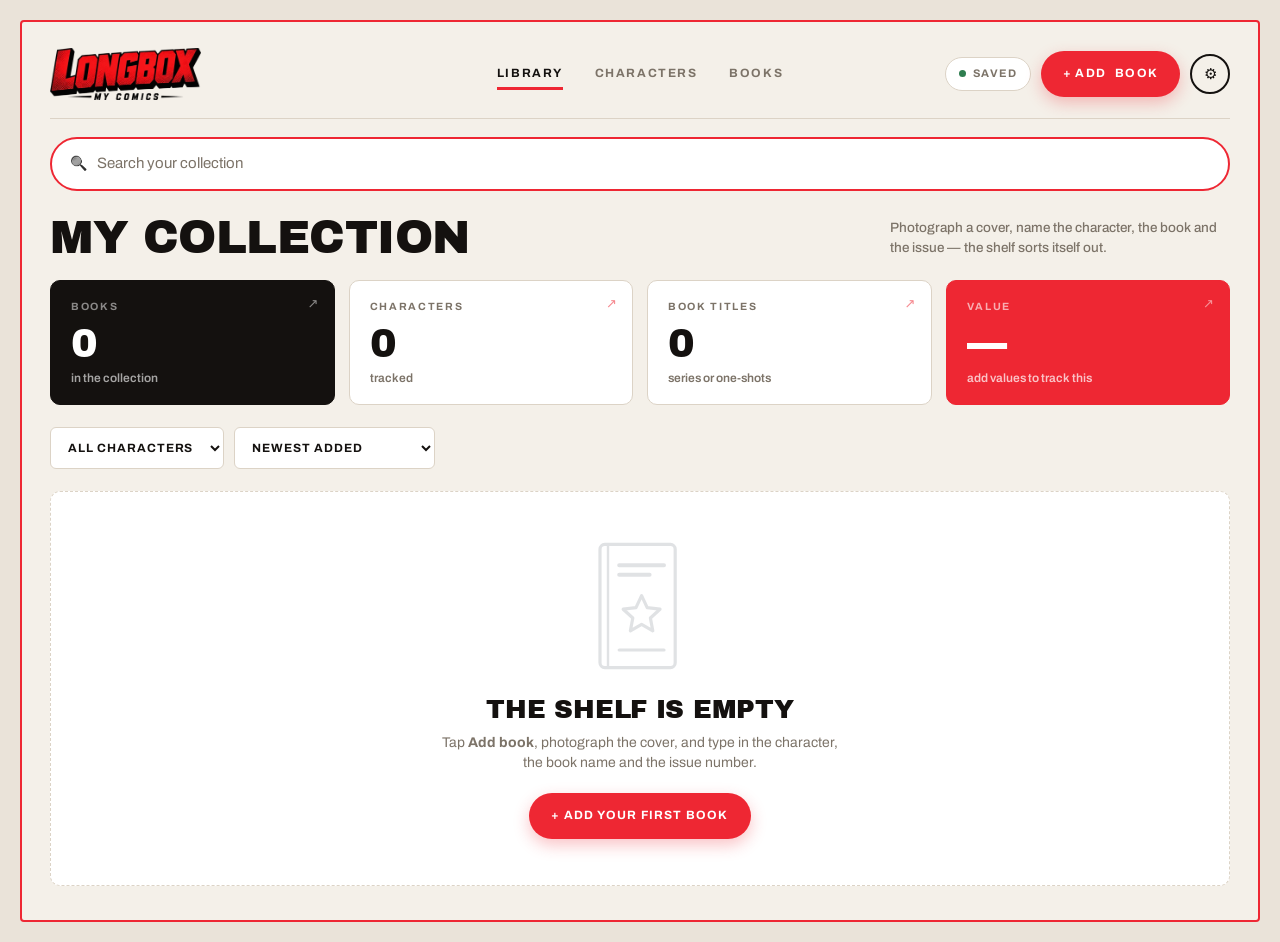
==== commit 1c9b533d: "Make the top-bar logo much bigger 52px tall, up from 30px (42px under 860px, 34px under 360px). No c" ====
--- a/comics/index.html
+++ b/comics/index.html
@@ -44,7 +44,7 @@
   /* ---------- top bar ---------- */
   .topbar { display: grid; grid-template-columns: 1fr auto 1fr; align-items: center; gap: 16px; padding-bottom: 18px; border-bottom: 1px solid var(--line); }
   .brand { display: flex; align-items: center; gap: 10px; }
-  .brand-mark { height: 30px; width: auto; display: block; }
+  .brand-mark { height: 52px; width: auto; display: block; }
   .segments { display: flex; gap: 4px; justify-content: center; flex-wrap: wrap; }
   .seg { background: transparent; border: none; color: var(--muted); font: inherit; font-weight: 700; font-size: 12px; text-transform: uppercase; letter-spacing: .13em; padding: 9px 14px; cursor: pointer; white-space: nowrap; position: relative; }
   .seg:hover { color: var(--ink); }
@@ -220,7 +220,6 @@
   .ai-strip .why { display: block; margin-top: 5px; color: var(--muted); font-weight: 600; }
   .toggle-row { display: flex; align-items: center; justify-content: space-between; gap: 12px; background: var(--card); border: 1px solid var(--line); border-radius: var(--radius-sm); padding: 14px 16px; font-size: 12px; font-weight: 700; text-transform: uppercase; letter-spacing: .1em; }
   .toggle-row input { width: auto; }
-  .toggle-row small { display: block; margin-top: 3px; color: var(--muted); font-size: 12px; font-weight: 400; text-transform: none; letter-spacing: 0; }
 
   /* camera */
   .cam-stage { background: #14110F; border-radius: var(--radius-sm); overflow: hidden; position: relative; aspect-ratio: 3 / 4; display: grid; place-items: center; }
@@ -261,7 +260,7 @@
        so the top-right controls can never be pushed off the edge. */
     .topbar { grid-template-columns: minmax(0, 1fr) auto; gap: 10px; padding-bottom: 12px; }
     .brand { min-width: 0; }
-    .brand-mark { height: 26px; }
+    .brand-mark { height: 42px; }
     .segments { grid-column: 1 / -1; order: 3; justify-content: flex-start; overflow-x: auto; }
     .seg { padding: 8px 11px; font-size: 11px; }
     .seg.active::after { left: 11px; right: 11px; }
@@ -317,7 +316,7 @@
   }
   @media (max-width: 360px) {
     .surface { padding: 14px 11px 22px; }
-    .brand-mark { height: 22px; }
+    .brand-mark { height: 34px; }
     .icon-btn { width: 34px; height: 34px; }
   }
 </style>
@@ -326,7 +325,7 @@
 
 <div class="login-screen" id="loginScreen">
   <div class="login-card">
-    <h1 class="login-wordmark"><img src="[data-uri]" alt="LongBox — My Comics"></h1>
+    <h1 class="login-wordmark"><img src="[data-uri]" alt="LongBox — My Comics"></h1>
     <p class="eyebrow">Ironmane Labs</p>
     <p class="hint">Sign in with the household login to sync your collection across devices.</p>
     <div class="login-error" id="loginError" style="display:none"></div>
@@ -342,7 +341,7 @@
   <div class="surface">
     <div class="topbar">
       <div class="brand">
-        <img class="brand-mark" src="[data-uri]" alt="LongBox — My Comics">
+        <img class="brand-mark" src="[data-uri]" alt="LongBox — My Comics">
       </div>
       <div class="segments" id="segments">
         <button class="seg active" data-view="library">Library</button>
@@ -507,10 +506,6 @@
           <span>Read covers automatically</span>
           <input type="checkbox" id="autoReadToggle">
         </label>
-        <label class="toggle-row" id="hiResRow" style="display:none">
-          <span>Read covers at high resolution<small>Off sends a smaller photo: about a third cheaper per read, and possibly less accurate.</small></span>
-          <input type="checkbox" id="hiResToggle">
-        </label>
         <button class="menu-item" id="exportBtn"><span class="ico">⬇</span><span>Download a copy (CSV)</span></button>
         <button class="menu-item" id="retryBtn"><span class="ico">⟳</span><span>Sync now</span></button>
         <button class="menu-item" id="logoutBtn"><span class="ico">⏻</span><span>Log out</span></button>
@@ -545,10 +540,10 @@
   // What gets sent for identification: always the whole photo, sharper than what
   // we store. Small print (issue numbers, date boxes) needs the extra detail, and
   // an uncropped image keeps the returned coordinates in a known space.
-  // 1400px long edge bills as 1,650 image tokens; 1120px bills as 1,080. The lower
-  // setting exists so the two can be compared on the same book — see the
-  // "high resolution" toggle in Settings.
-  var IDENTIFY_MAX = 1400, IDENTIFY_MAX_LOW = 1120, IDENTIFY_QUALITY = 0.85;
+  // A portrait cover at 1400px long edge bills as 1,700 image tokens, about
+  // $0.047 a read on Opus. 1120px would be 1,080 tokens, but the smaller photo
+  // was not worth a possibly worse read — see HANDOFF.md.
+  var IDENTIFY_MAX = 1400, IDENTIFY_QUALITY = 0.85;
 
   var COMIC_SVG = '<svg class="ph" viewBox="0 0 120 170" xmlns="http://www.w3.org/2000/svg" fill="none">' +
     '<rect x="10" y="8" width="94" height="154" rx="6" stroke="#9AA0A8" stroke-width="4"/>' +
@@ -575,7 +570,7 @@
 
   // ---------- persistence ----------
   function load() {
-    var fallback = { books: [], outbox: [], settings: { view: "library", sort: "added", filterChar: "", autoRead: true, hiRes: true } };
+    var fallback = { books: [], outbox: [], settings: { view: "library", sort: "added", filterChar: "", autoRead: true } };
     try {
       var raw = JSON.parse(localStorage.getItem(STORAGE_KEY) || "null");
       if (!raw || !Array.isArray(raw.books)) return fallback;
@@ -1388,8 +1383,7 @@
     if (draftMaster) {
       // The uncropped photo, so a crop box always refers to the same image and
       // re-reading can never crop a crop.
-      var readMax = state.settings.hiRes === false ? IDENTIFY_MAX_LOW : IDENTIFY_MAX;
-      body = { image: downscale(draftMaster, readMax, IDENTIFY_QUALITY, null) };
+      body = { image: downscale(draftMaster, IDENTIFY_MAX, IDENTIFY_QUALITY, null) };
     } else if (draft.coverData) {
       body = { image: draft.coverData };
     } else if (draft.cover && !draft.removeCover) {
@@ -1680,8 +1674,6 @@
       aiAvailable = !!res.ai;
       el("autoReadRow").style.display = aiAvailable ? "" : "none";
       el("autoReadToggle").checked = state.settings.autoRead !== false;
-      el("hiResRow").style.display = aiAvailable ? "" : "none";
-      el("hiResToggle").checked = state.settings.hiRes !== false;
       hideLogin();
       applyServerBooks(res.books);
       lastSynced = new Date();
@@ -1803,11 +1795,6 @@
     state.settings.autoRead = this.checked;
     persistLocal();
     showToast(this.checked ? "Covers will be read automatically" : "Automatic cover reading is off");
-  };
-  el("hiResToggle").onchange = function () {
-    state.settings.hiRes = this.checked;
-    persistLocal();
-    showToast(this.checked ? "Reading covers at 1400px" : "Reading covers at 1120px");
   };
   el("exportBtn").onclick = function () { closeModal("settingsModal"); exportCsv(); };
   el("retryBtn").onclick = function () {
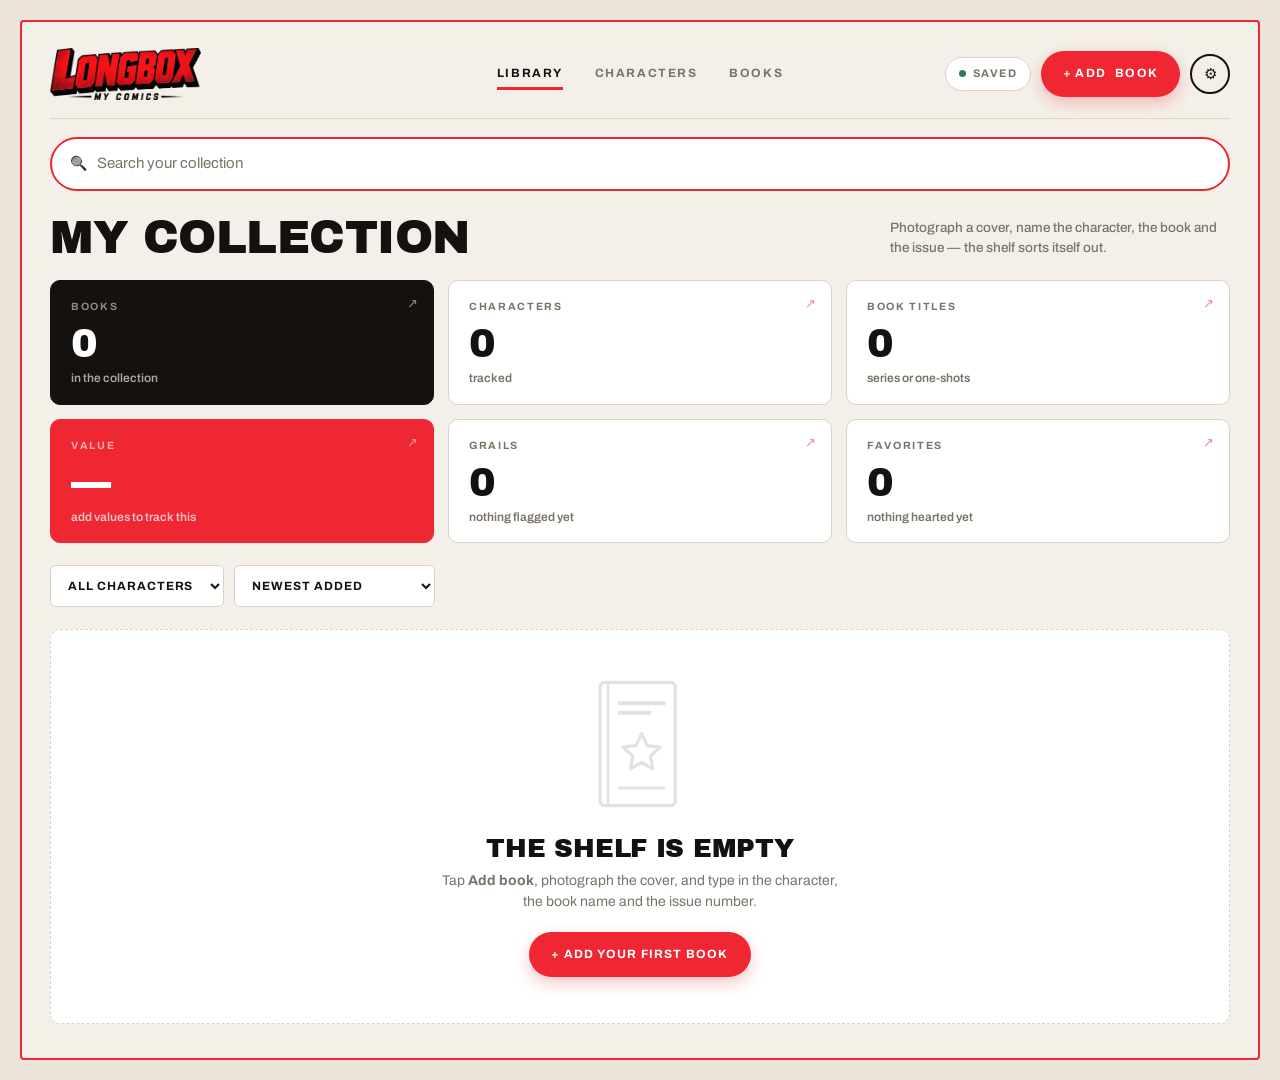
==== commit c10958ef: "Add favorite and grail flags, and organise the shelf by them Two flags per book: a heart for favorit" ====
--- a/comics/index.html
+++ b/comics/index.html
@@ -97,7 +97,7 @@
   .pagehead .lede { color: var(--muted); font-size: 13.5px; font-weight: 500; max-width: 340px; padding-bottom: 5px; }
 
   /* ---------- stats ---------- */
-  .stats { display: grid; grid-template-columns: repeat(4, 1fr); gap: 14px; }
+  .stats { display: grid; grid-template-columns: repeat(3, 1fr); gap: 14px; }
   .stats.stats--one { grid-template-columns: minmax(220px, 320px); }
   .stat { background: var(--card); border: 1px solid var(--line); border-radius: var(--radius); padding: 18px 20px 16px; }
   .stat--go { font: inherit; color: inherit; text-align: left; width: 100%; cursor: pointer; transition: transform .12s, border-color .12s; }
@@ -135,6 +135,23 @@
   input, select, textarea { width: 100%; background: var(--card); border: 1px solid var(--line); border-radius: var(--radius-sm); padding: 12px 13px; font: inherit; font-size: 14.5px; color: var(--ink); }
   input:focus, select:focus, textarea:focus { border-color: var(--red); outline: none; }
   select { cursor: pointer; }
+  .flag-chip { flex: 0 0 auto; width: auto; display: inline-flex; align-items: center; gap: 7px; background: var(--ink); color: #fff; border: 1px solid var(--ink); border-radius: 999px; padding: 10px 14px; font: inherit; font-weight: 700; font-size: 12px; text-transform: uppercase; letter-spacing: .08em; cursor: pointer; }
+  .flag-chip:hover { background: var(--red); border-color: var(--red); }
+  .flag-chip svg { width: 15px; height: 15px; fill: currentColor; }
+  .flag-chip .x { font-size: 15px; line-height: 1; opacity: .7; }
+  .detail-marks { display: flex; align-items: center; gap: 8px; margin: 0 0 12px; }
+  .detail-marks .flag { position: static; }
+  .mark-tag { font-size: 10.5px; font-weight: 700; text-transform: uppercase; letter-spacing: .12em; color: var(--red); }
+  .mark-tag--grail { color: var(--ink); }
+  .mark-row { display: flex; gap: 10px; }
+  .mark { flex: 1 1 0; display: inline-flex; align-items: center; justify-content: center; gap: 8px; background: var(--card); color: var(--muted); border: 1px solid var(--line); border-radius: var(--radius-sm); padding: 13px 10px; font: inherit; font-weight: 700; font-size: 12px; text-transform: uppercase; letter-spacing: .1em; cursor: pointer; transition: background .12s, color .12s, border-color .12s; }
+  .mark:hover { border-color: var(--red); color: var(--ink); }
+  .mark .mark-ico { display: grid; place-items: center; }
+  .mark svg { width: 17px; height: 17px; fill: currentColor; display: block; }
+  .mark[aria-pressed="true"] { background: var(--red); border-color: var(--red-dark); color: #fff; }
+  .mark#fGrail[aria-pressed="true"] { background: var(--ink); border-color: var(--ink); }
+  .head-ico { display: inline-grid; place-items: center; margin-right: 8px; vertical-align: -2px; }
+  .head-ico svg { width: 19px; height: 19px; fill: currentColor; }
   .toolbar select { width: auto; min-width: 152px; flex: 0 0 auto; font-weight: 700; font-size: 12px; text-transform: uppercase; letter-spacing: .08em; }
   textarea { min-height: 84px; resize: vertical; }
   label { display: block; font-size: 10.5px; font-weight: 700; color: var(--muted); margin: 0 0 6px 1px; text-transform: uppercase; letter-spacing: .16em; }
@@ -154,17 +171,29 @@
 
   /* ---------- cover cards ---------- */
   .covers { display: grid; grid-template-columns: repeat(auto-fill, minmax(152px, 1fr)); gap: 14px; }
-  .bcard { background: var(--card); border: 1px solid var(--line); border-radius: var(--radius-sm); overflow: hidden; font: inherit; text-align: left; cursor: pointer; display: flex; flex-direction: column; padding: 0; transition: border-color .15s, transform .15s; }
+  .bcard { position: relative; background: var(--card); border: 1px solid var(--line); border-radius: var(--radius-sm); display: flex; flex-direction: column; transition: transform .12s, border-color .12s; }
+  .bcard-main { all: unset; display: flex; flex-direction: column; cursor: pointer; overflow: hidden; border-radius: inherit; font: inherit; color: inherit; text-align: left; min-width: 0; }
   .bcard:hover { border-color: var(--red); transform: translateY(-3px); }
-  .bcard .cover { position: relative; aspect-ratio: 2 / 3; background: #EFE9E0; display: grid; place-items: center; overflow: hidden; }
-  .bcard .cover img { width: 100%; height: 100%; object-fit: cover; display: block; }
-  .bcard .cover .ph { width: 58%; opacity: .35; }
+  .bcard:focus-within { border-color: var(--red); }
+  .bcard-main .cover { position: relative; aspect-ratio: 2 / 3; background: #EFE9E0; display: grid; place-items: center; overflow: hidden; }
+  .bcard-main .cover img { width: 100%; height: 100%; object-fit: cover; display: block; }
+  .bcard-main .cover .ph { width: 58%; opacity: .35; }
   .issue-badge { position: absolute; top: 0; right: 0; background: var(--red); color: #fff; font-size: 11px; font-weight: 700; letter-spacing: .04em; padding: 5px 9px; border-bottom-left-radius: var(--radius-sm); }
-  .pending-badge { position: absolute; top: 0; left: 0; background: var(--ink); color: #fff; font-size: 9.5px; font-weight: 700; text-transform: uppercase; letter-spacing: .1em; padding: 5px 8px; border-bottom-right-radius: var(--radius-sm); }
+  .pending-badge { position: absolute; bottom: 0; left: 0; background: var(--ink); color: #fff; font-size: 9.5px; font-weight: 700; text-transform: uppercase; letter-spacing: .1em; padding: 5px 8px; border-top-right-radius: var(--radius-sm); }
   .pending-badge.bad { background: var(--red); }
-  .bcard .meta { padding: 11px 12px 13px; display: flex; flex-direction: column; gap: 5px; min-width: 0; border-top: 1px solid var(--line); }
-  .bcard .t { font-family: var(--display); text-transform: uppercase; font-size: 12.5px; letter-spacing: -.01em; line-height: 1.15; display: -webkit-box; -webkit-line-clamp: 2; -webkit-box-orient: vertical; overflow: hidden; }
-  .bcard .s { font-size: 10px; color: var(--red); font-weight: 700; text-transform: uppercase; letter-spacing: .11em; overflow: hidden; text-overflow: ellipsis; white-space: nowrap; }
+
+  /* Favorite and grail. Top-left of the cover, clear of the issue badge on the
+     right; the "not synced" badge moves to the bottom so nothing collides. */
+  .bflags { position: absolute; top: 7px; left: 7px; display: flex; gap: 5px; z-index: 2; }
+  .flag { width: 31px; height: 31px; padding: 0; border-radius: 50%; border: 1px solid var(--line); background: rgba(255,255,255,.9); backdrop-filter: blur(2px); color: #A79C8E; display: grid; place-items: center; cursor: pointer; transition: transform .12s, color .12s, background .12s, border-color .12s; }
+  .flag svg { width: 17px; height: 17px; fill: currentColor; display: block; }
+  .flag:hover { transform: scale(1.09); color: var(--red); border-color: var(--red); }
+  .flag.is-on { background: var(--red); border-color: var(--red-dark); color: #fff; }
+  .flag.is-on:hover { background: var(--red-dark); color: #fff; }
+  .flag.flag--grail.is-on { background: var(--ink); border-color: var(--ink); }
+  .bcard-main .meta { padding: 11px 12px 13px; display: flex; flex-direction: column; gap: 5px; min-width: 0; border-top: 1px solid var(--line); }
+  .bcard-main .t { font-family: var(--display); text-transform: uppercase; font-size: 12.5px; letter-spacing: -.01em; line-height: 1.15; display: -webkit-box; -webkit-line-clamp: 2; -webkit-box-orient: vertical; overflow: hidden; }
+  .bcard-main .s { font-size: 10px; color: var(--red); font-weight: 700; text-transform: uppercase; letter-spacing: .11em; overflow: hidden; text-overflow: ellipsis; white-space: nowrap; }
 
   .empty { background: var(--card); border: 1px dashed var(--line); border-radius: var(--radius); padding: 46px 26px; text-align: center; margin-top: 22px; }
   .empty svg { width: 96px; opacity: .3; margin-bottom: 16px; }
@@ -279,6 +308,9 @@
     .stat { padding: 14px 15px 13px; }
     .stat-num { font-size: 30px; margin: 7px 0 4px; }
     .toolbar { gap: 8px; margin-top: 18px; }
+    /* Fingers, not a mouse pointer. */
+    .flag { width: 36px; height: 36px; }
+    .flag svg { width: 19px; height: 19px; }
     .search { flex: 1 1 100%; }
     .toolbar select { flex: 1 1 0; min-width: 0; }
     .covers { grid-template-columns: repeat(auto-fill, minmax(128px, 1fr)); gap: 10px; }
@@ -371,6 +403,7 @@
     <div class="stats" id="stats"></div>
 
     <div class="toolbar">
+      <button class="flag-chip" id="flagChip" type="button" style="display:none"></button>
       <select id="filterChar" aria-label="Filter by character"></select>
       <select id="sort" aria-label="Sort">
         <option value="added">Newest added</option>
@@ -425,6 +458,10 @@
               <label for="fGrade">Condition</label>
               <select id="fGrade"></select>
             </div>
+            <div class="full mark-row">
+              <button type="button" class="mark" id="fGrail" aria-pressed="false"><span class="mark-ico"></span><span>Grail</span></button>
+              <button type="button" class="mark" id="fFavorite" aria-pressed="false"><span class="mark-ico"></span><span>Favorite</span></button>
+            </div>
           </div>
           <details class="more" id="moreDetails">
             <summary>More details (optional)</summary>
@@ -528,7 +565,9 @@
   var API_BASE = "api/";
   var COVER_PATH = "uploads/covers/";
   var GRADES = ["", "Mint", "Near Mint", "Very Fine", "Fine", "Very Good", "Good", "Fair", "Poor", "Slabbed / graded"];
-  var FIELDS = ["character", "series", "issue", "variant", "publisher", "year", "grade", "value", "paid", "acquired", "tags", "notes", "key_info"];
+  // favorite and grail ride along as "1" or "" so they save, sync and merge
+  // through exactly the same plumbing as every other field.
+  var FIELDS = ["character", "series", "issue", "variant", "publisher", "year", "grade", "value", "paid", "acquired", "tags", "notes", "key_info", "favorite", "grail"];
 
   // Cover sizes. Small on purpose: a phone photo is 3-4 MB, and a cover only
   // has to look right on a phone screen and read well enough to identify.
@@ -544,6 +583,10 @@
   // $0.047 a read on Opus. 1120px would be 1,080 tokens, but the smaller photo
   // was not worth a possibly worse read — see HANDOFF.md.
   var IDENTIFY_MAX = 1400, IDENTIFY_QUALITY = 0.85;
+
+  var HEART_SVG = '<svg viewBox="0 0 24 24" aria-hidden="true"><path d="M12 20.7l-1.3-1.2C5.9 15.2 3 12.6 3 9.3 3 6.6 5.1 4.5 7.8 4.5c1.6 0 3.1.7 4.2 2 1.1-1.3 2.6-2 4.2-2C18.9 4.5 21 6.6 21 9.3c0 3.3-2.9 5.9-7.7 10.2L12 20.7z"/></svg>';
+  // A chalice: the grail. Cup, stem, foot — flat, like the rest of the app.
+  var GRAIL_SVG = '<svg viewBox="0 0 24 24" aria-hidden="true"><path d="M5.5 3h13v3.2c0 3.4-2.3 6.2-5.4 6.7v4.6h3.4V20H7.5v-2.5h3.4v-4.6C7.8 12.4 5.5 9.6 5.5 6.2V3zm2 2v1.2c0 2.6 2 4.6 4.5 4.6s4.5-2 4.5-4.6V5h-9z"/></svg>';
 
   var COMIC_SVG = '<svg class="ph" viewBox="0 0 120 170" xmlns="http://www.w3.org/2000/svg" fill="none">' +
     '<rect x="10" y="8" width="94" height="154" rx="6" stroke="#9AA0A8" stroke-width="4"/>' +
@@ -570,7 +613,7 @@
 
   // ---------- persistence ----------
   function load() {
-    var fallback = { books: [], outbox: [], settings: { view: "library", sort: "added", filterChar: "", autoRead: true } };
+    var fallback = { books: [], outbox: [], settings: { view: "library", sort: "added", filterChar: "", autoRead: true, flag: "" } };
     try {
       var raw = JSON.parse(localStorage.getItem(STORAGE_KEY) || "null");
       if (!raw || !Array.isArray(raw.books)) return fallback;
@@ -677,7 +720,7 @@
     if (!books.length) { wrap.innerHTML = emptyState(false); return; }
     if (view === "characters") wrap.innerHTML = renderGrouped(books, "character", "Unfiled", true);
     else if (view === "series") wrap.innerHTML = renderGrouped(books, "series", "Loose issues", true);
-    else wrap.innerHTML = '<div class="group"><div class="covers">' + books.map(card).join("") + "</div></div>";
+    else wrap.innerHTML = renderLibrary(books);
   }
 
   function emptyState(fresh) {
@@ -699,10 +742,56 @@
     var pending = b.rejected ? '<span class="pending-badge bad">Not saved</span>'
       : hasPending(b.client_id) ? '<span class="pending-badge">Not synced</span>' : "";
     var sub = [b.character, b.year].filter(Boolean).join(" · ") || (b.publisher || "—");
-    return '<button class="bcard" data-book="' + esc(b.client_id) + '">' +
+    return '<div class="bcard">' +
+      '<button class="bcard-main" data-book="' + esc(b.client_id) + '">' +
       '<span class="cover">' + cover + badge + pending + "</span>" +
       '<span class="meta"><span class="t">' + esc(b.series || b.character || "Untitled") + "</span>" +
-      '<span class="s">' + esc(sub) + "</span></span></button>";
+      '<span class="s">' + esc(sub) + "</span></span></button>" +
+      flagButtons(b) + "</div>";
+  }
+
+  function flagButtons(b) {
+    return '<span class="bflags">' +
+      flagButton(b, "grail", GRAIL_SVG, "Grail") +
+      flagButton(b, "favorite", HEART_SVG, "Favorite") + "</span>";
+  }
+
+  function flagButton(b, flag, svg, label) {
+    var on = !!b[flag];
+    return '<button class="flag flag--' + flag + (on ? " is-on" : "") + '"' +
+      ' data-flag="' + flag + '" data-flag-book="' + esc(b.client_id) + '"' +
+      ' aria-pressed="' + (on ? "true" : "false") + '"' +
+      ' title="' + esc(on ? label + " \u2014 tap to remove" : "Mark as " + label.toLowerCase()) + '"' +
+      ' aria-label="' + esc(on ? label + " \u2014 tap to remove" : "Mark as " + label.toLowerCase()) + '">' +
+      svg + "</button>";
+  }
+
+  // The shelf, in the owner's order: grails, then favorites, then the rest.
+  // A book that is both is a grail — it only appears once, at the top.
+  function renderLibrary(books) {
+    var grails = [], favs = [], rest = [];
+    books.forEach(function (b) {
+      if (b.grail) grails.push(b);
+      else if (b.favorite) favs.push(b);
+      else rest.push(b);
+    });
+    // Nothing flagged yet: keep the plain grid rather than a lone "Everything else".
+    if (!grails.length && !favs.length) {
+      return '<div class="group"><div class="covers">' + books.map(card).join("") + "</div></div>";
+    }
+    return [
+      section("Grails", GRAIL_SVG, grails),
+      section("Favorites", HEART_SVG, favs),
+      section("Everything else", "", rest)
+    ].join("");
+  }
+
+  function section(title, svg, list) {
+    if (!list.length) return "";
+    return '<div class="group"><div class="group-head"><h2>' +
+      (svg ? '<span class="head-ico">' + svg + "</span>" : "") + esc(title) + "</h2>" +
+      '<span class="count">' + plural(list.length, "book") + "</span></div>" +
+      '<div class="covers">' + list.map(card).join("") + "</div></div>";
   }
 
   function renderGrouped(books, key, blankLabel, collapsible) {
@@ -796,12 +885,14 @@
   }
 
   function renderStats() {
-    var chars = {}, series = {}, value = 0;
+    var chars = {}, series = {}, value = 0, grails = 0, favs = 0;
     var view = state.settings.view;
     state.books.forEach(function (b) {
       if (b.character) chars[b.character.trim().toLowerCase()] = 1;
       if (b.series) series[b.series.trim().toLowerCase()] = 1;
       value += num(b.value) || 0;
+      if (b.grail) grails++;
+      if (b.favorite) favs++;
     });
     var pending = state.outbox.length;
     var rejected = state.books.filter(function (b) { return b.rejected; }).length;
@@ -825,7 +916,11 @@
       stat("Book titles", Object.keys(series).length, "series or one-shots", "", { view: "series" }) +
       stat("Value", value > 0 ? money(value) : "—",
         value > 0 ? "most valuable first" : "add values to track this",
-        "red", { view: "library", sort: "value" });
+        "red", { view: "library", sort: "value" }) +
+      stat("Grails", grails, grails ? "the ones you hunted" : "nothing flagged yet",
+        grails ? "ink" : "", { view: "library", flag: "grail" }) +
+      stat("Favorites", favs, favs ? "hearted" : "nothing hearted yet",
+        "", { view: "library", flag: "favorite" });
   }
 
   /**
@@ -838,6 +933,7 @@
     if (go) {
       attrs += ' data-go-view="' + esc(go.view) + '"';
       if (go.sort) attrs += ' data-go-sort="' + esc(go.sort) + '"';
+      attrs += ' data-go-flag="' + esc(go.flag || "") + '"';
     }
     return "<" + tag + attrs + '>' + (go ? '<span class="stat-go">\u2197</span>' : "") +
       '<div class="stat-title">' + esc(title) + "</div>" +
@@ -846,6 +942,16 @@
   }
 
   function renderFilters() {
+    var chip = el("flagChip");
+    var flag = state.settings.flag;
+    if (flag) {
+      chip.innerHTML = (flag === "grail" ? GRAIL_SVG : HEART_SVG) +
+        "<span>" + (flag === "grail" ? "Grails only" : "Favorites only") + '</span><span class="x">\u00d7</span>';
+      chip.title = "Show everything again";
+      chip.style.display = "";
+    } else {
+      chip.style.display = "none";
+    }
     var sel = el("filterChar");
     var names = {};
     state.books.forEach(function (b) { if (b.character) names[b.character.trim()] = 1; });
@@ -875,7 +981,9 @@
   function visibleBooks() {
     var q = el("search").value.trim().toLowerCase();
     var charFilter = state.settings.filterChar.trim().toLowerCase();
+    var flag = state.settings.flag;
     var list = state.books.filter(function (b) {
+      if (flag && !b[flag]) return false;
       if (charFilter && (b.character || "").trim().toLowerCase() !== charFilter) return false;
       if (!q) return true;
       var hay = [b.character, b.series, b.issue, b.variant, b.publisher, b.year, b.grade, b.tags, b.notes, b.key_info].join(" ").toLowerCase();
@@ -922,6 +1030,8 @@
     el("fAcquired").value = draft.acquired;
     el("fTags").value = draft.tags;
     el("fKeyInfo").value = draft.key_info;
+    setMark("fGrail", GRAIL_SVG, !!draft.grail);
+    setMark("fFavorite", HEART_SVG, !!draft.favorite);
     el("fNotes").value = draft.notes;
     el("moreDetails").open = !!(draft.publisher || draft.year || draft.variant || draft.value || draft.paid || draft.acquired || draft.tags || draft.notes || draft.key_info);
     draftMaster = null;
@@ -935,6 +1045,12 @@
     setTimeout(function () { el("fChar").focus(); }, 60);
   }
 
+  function setMark(id, svg, on) {
+    var btn = el(id);
+    btn.querySelector(".mark-ico").innerHTML = svg;
+    btn.setAttribute("aria-pressed", on ? "true" : "false");
+  }
+
   function fillGradeSelect() {
     el("fGrade").innerHTML = GRADES.map(function (g) {
       return '<option value="' + esc(g) + '">' + (g ? esc(g) : "Not set") + "</option>";
@@ -953,6 +1069,8 @@
   }
 
   function readForm() {
+    draft.grail = el("fGrail").getAttribute("aria-pressed") === "true" ? "1" : "";
+    draft.favorite = el("fFavorite").getAttribute("aria-pressed") === "true" ? "1" : "";
     draft.character = el("fChar").value.trim();
     draft.series = el("fSeries").value.trim();
     draft.issue = el("fIssue").value.trim().replace(/^#+/, "").trim();
@@ -1458,6 +1576,19 @@
   }
 
   // ---------- detail ----------
+  function toggleFlag(id, flag) {
+    var b = findBook(id);
+    if (!b || (flag !== "favorite" && flag !== "grail")) return;
+    b[flag] = b[flag] ? "" : "1";
+    b.rev = (b.rev || 0) + 1;
+    var label = flag === "grail" ? "Grail" : "Favorite";
+    persistLocal();
+    queue("save", b.client_id);
+    render();
+    if (el("detailModal").classList.contains("open") && el("detailModal").getAttribute("data-id") === id) openDetail(id);
+    showToast(b[flag] ? "\u2713 " + label : label + " removed");
+  }
+
   function openDetail(id) {
     var b = findBook(id);
     if (!b) return;
@@ -1481,6 +1612,12 @@
       '<div class="detail"><div class="big-cover">' +
       (src ? '<img src="' + esc(src) + '" alt="' + esc(bookTitle(b)) + '">' : COMIC_SVG) +
       '</div><div><h4>' + esc(bookTitle(b)) + "</h4>" +
+      '<div class="detail-marks">' +
+        flagButton(b, "grail", GRAIL_SVG, "Grail") +
+        flagButton(b, "favorite", HEART_SVG, "Favorite") +
+        (b.grail ? '<span class="mark-tag mark-tag--grail">Grail</span>' : "") +
+        (b.favorite ? '<span class="mark-tag">Favorite</span>' : "") +
+      "</div>" +
       (b.character ? '<div class="who">' + esc(b.character) + "</div>" : "") +
       '<dl class="kv">' + rows.map(function (r) {
         return "<dt>" + esc(r[0]) + "</dt><dd>" + esc(r[1]) + "</dd>";
@@ -1497,10 +1634,10 @@
   function csvCell(v) { return '"' + String(v == null ? "" : v).replace(/"/g, '""') + '"'; }
 
   function exportCsv() {
-    var head = ["Character", "Book", "Issue", "Variant", "Publisher", "Year", "Condition", "Value", "Paid", "Acquired", "Tags", "Why it matters", "Notes", "Cover file", "Added"];
+    var head = ["Character", "Book", "Issue", "Variant", "Publisher", "Year", "Condition", "Value", "Paid", "Acquired", "Tags", "Grail", "Favorite", "Why it matters", "Notes", "Cover file", "Added"];
     var rows = [head.map(csvCell).join(",")];
     visibleBooks().forEach(function (b) {
-      rows.push([b.character, b.series, b.issue, b.variant, b.publisher, b.year, b.grade, b.value, b.paid, b.acquired, b.tags, b.key_info, b.notes, b.cover, b.created_at].map(csvCell).join(","));
+      rows.push([b.character, b.series, b.issue, b.variant, b.publisher, b.year, b.grade, b.value, b.paid, b.acquired, b.tags, b.grail ? "yes" : "", b.favorite ? "yes" : "", b.key_info, b.notes, b.cover, b.created_at].map(csvCell).join(","));
     });
     var blob = new Blob(["﻿" + rows.join("\r\n")], { type: "text/csv;charset=utf-8" });
     var a = document.createElement("a");
@@ -1740,6 +1877,8 @@
   });
 
   el("viewWrap").addEventListener("click", function (e) {
+    var f = e.target.closest("[data-flag]");
+    if (f) { toggleFlag(f.getAttribute("data-flag-book"), f.getAttribute("data-flag")); return; }
     var c = e.target.closest("[data-book]");
     if (c) { openDetail(c.getAttribute("data-book")); return; }
     var head = e.target.closest("[data-group]");
@@ -1755,6 +1894,7 @@
       el("search").value = "";
       el("searchClear").style.display = "none";
       state.settings.filterChar = "";
+      state.settings.flag = "";
       persistLocal();
       render();
     }
@@ -1766,6 +1906,9 @@
     state.settings.view = block.getAttribute("data-go-view");
     var sort = block.getAttribute("data-go-sort");
     if (sort) state.settings.sort = sort;
+    // Blocks that are not a grail/favorite shortcut clear the filter, so
+    // "Books" always means all of them.
+    state.settings.flag = block.getAttribute("data-go-flag") || "";
     persistLocal();
     render();
     window.scrollTo({ top: 0, behavior: "smooth" });
@@ -1781,8 +1924,19 @@
     render();
     el("search").focus();
   };
+  el("flagChip").onclick = function () {
+    state.settings.flag = "";
+    persistLocal();
+    render();
+  };
   el("filterChar").addEventListener("change", function () { state.settings.filterChar = this.value; persistLocal(); render(); });
   el("sort").addEventListener("change", function () { state.settings.sort = this.value; persistLocal(); render(); });
+
+  ["fGrail", "fFavorite"].forEach(function (id) {
+    el(id).onclick = function () {
+      this.setAttribute("aria-pressed", this.getAttribute("aria-pressed") === "true" ? "false" : "true");
+    };
+  });
 
   el("addBtn").onclick = function () { openBookModal(null); };
   el("settingsBtn").onclick = function () {
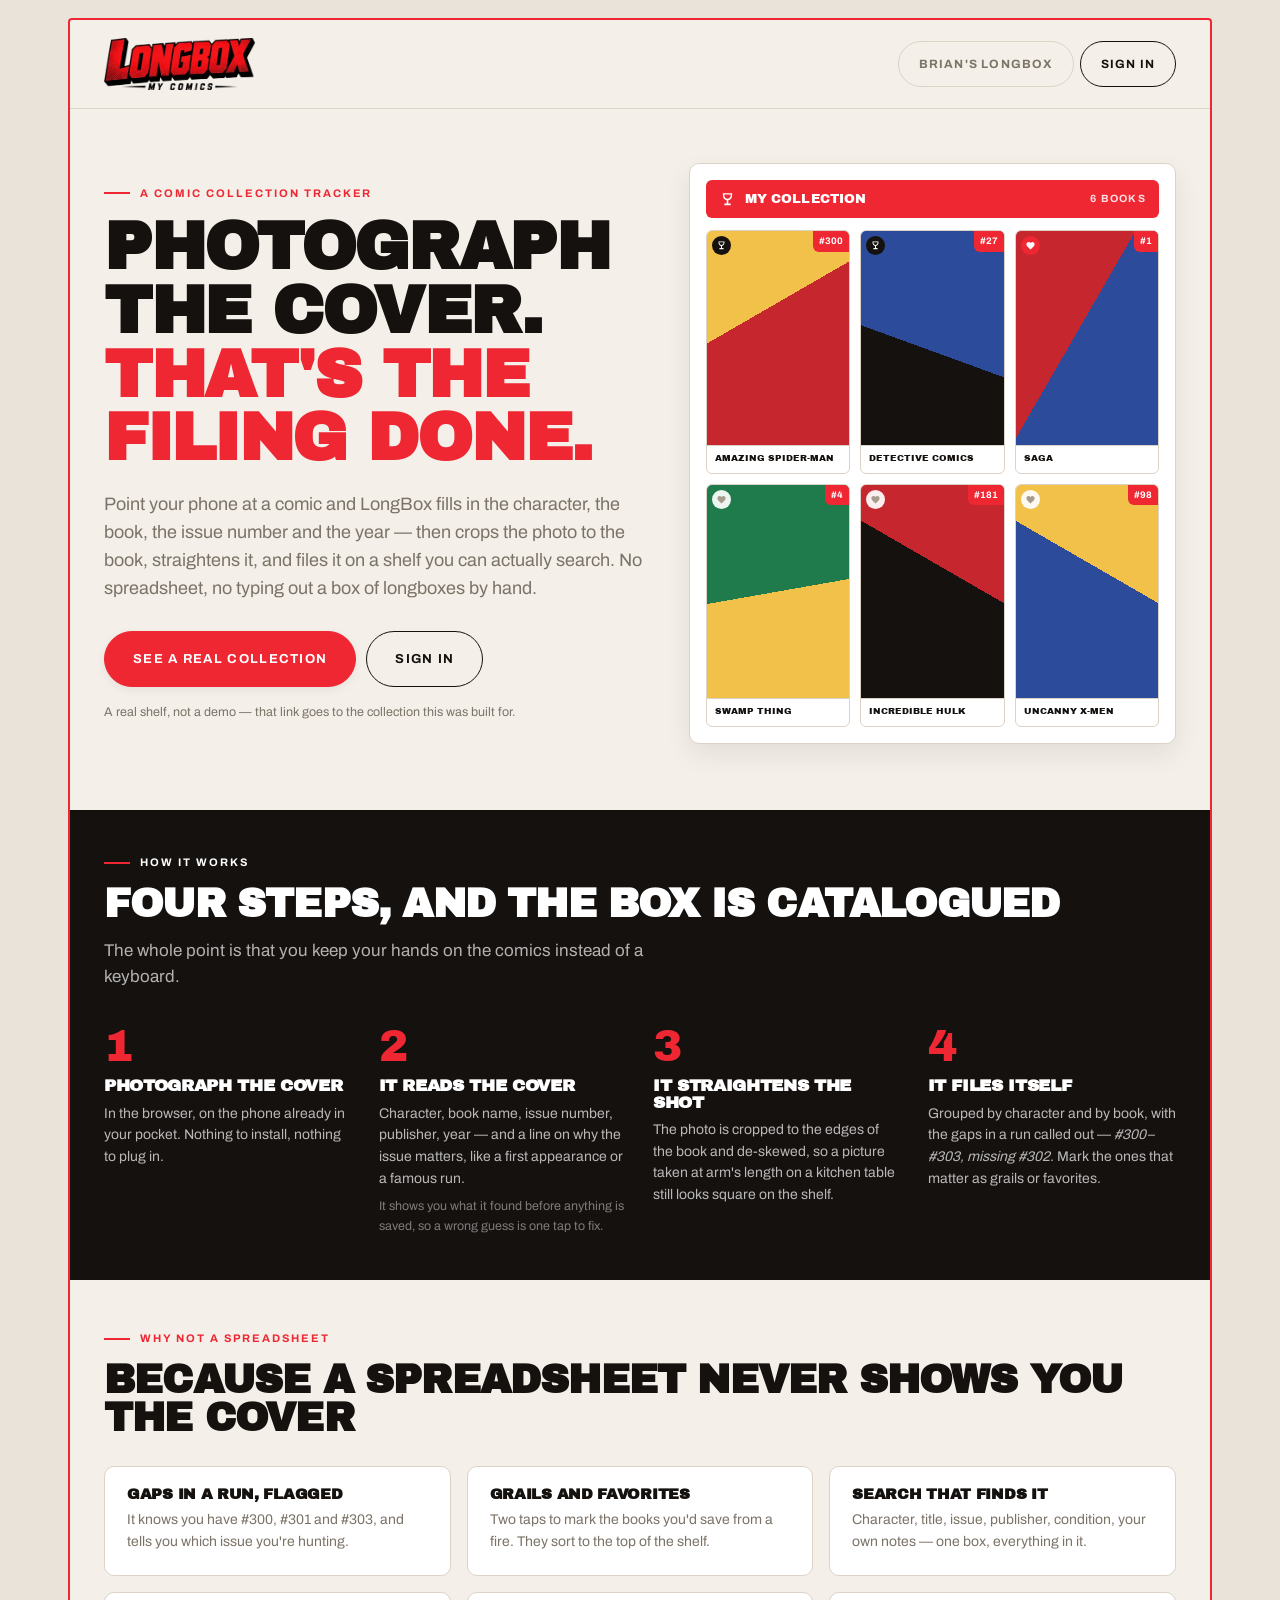
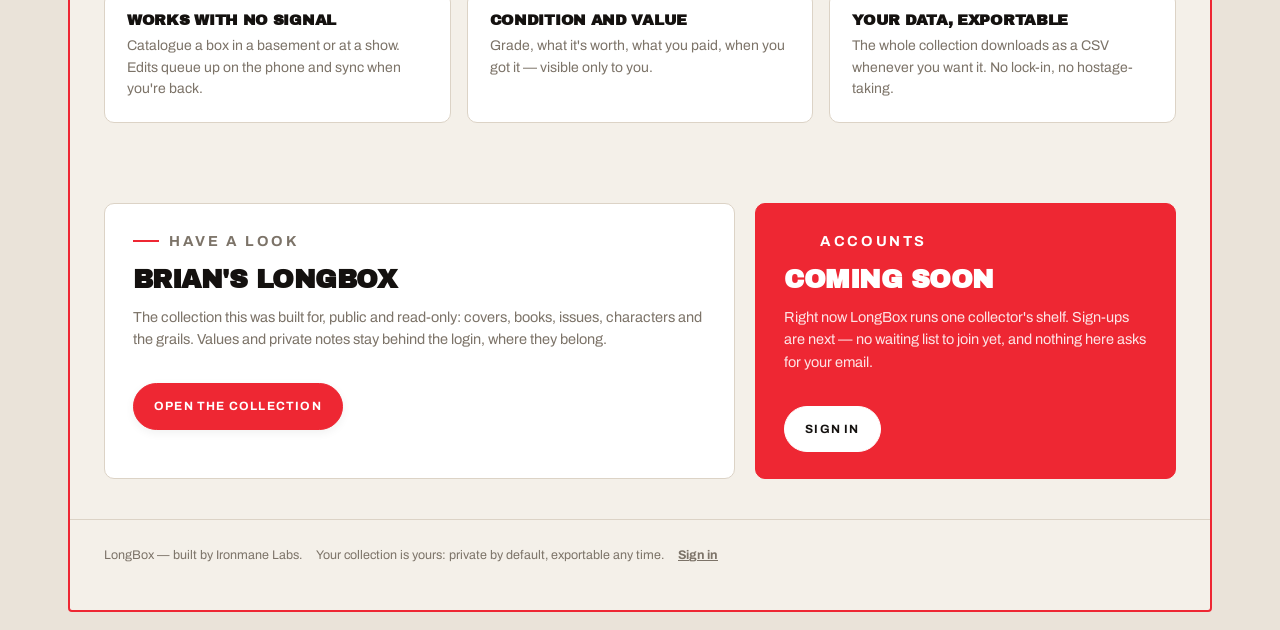
==== commit 4db7cce5: "Add a public home page and a read-only public shelf; move the app to /app/ Three pages now, with a h" ====
--- a/comics/index.html
+++ b/comics/index.html
@@ -4,2033 +4,217 @@
 <meta charset="UTF-8">
 <meta name="viewport" content="width=device-width, initial-scale=1.0">
 <meta name="theme-color" content="#EAE3D9">
-<title>LongBox</title>
-<link rel="icon" type="image/webp" href="[data-uri]">
-<link rel="apple-touch-icon" href="[data-uri]">
+<title>LongBox — a comic collection tracker</title>
+<meta name="description" content="Photograph a comic cover and LongBox does the filing: character, book, issue and why it matters, cropped straight and grouped on a shelf you can actually search.">
+<link rel="icon" type="image/webp" href="assets/icon.webp">
+<link rel="apple-touch-icon" href="assets/icon.webp">
+<link rel="stylesheet" href="assets/brand.css">
 <style>
-  /* Archivo (variable, 100-900) and Archivo Black by Omnibus-Type, embedded as latin
-     subsets so the app needs no third-party requests and looks right offline.
-     SIL Open Font License 1.1 — full text in fonts/OFL-Archivo.txt and
-     fonts/OFL-ArchivoBlack.txt. https://github.com/Omnibus-Type */
-  @font-face { font-family: Archivo; font-style: normal; font-weight: 100 900; font-display: swap;
-    src: url([data-uri]) format('woff2'); }
-  @font-face { font-family: 'Archivo Black'; font-style: normal; font-weight: 400; font-display: swap;
-    src: url([data-uri]) format('woff2'); }
-  :root {
-    --paper: #EAE3D9;      /* page behind the frame */
-    --panel: #F4F0E9;      /* inside the frame */
-    --card: #FFFFFF;
-    --ink: #14110F;
-    --muted: #7C7368;
-    --line: #DCD3C6;
-    --red: #EE2733;        /* brand */
-    --red-dark: #C7141F;
-    --radius: 10px;
-    --radius-sm: 6px;
-    --display: "Archivo Black", "Arial Black", "Helvetica Neue", Impact, sans-serif;
-    --sans: Archivo, "Segoe UI", system-ui, -apple-system, BlinkMacSystemFont, Roboto, Helvetica, Arial, sans-serif;
-    --shadow: 0 10px 26px rgba(20,17,15,.08);
-    --shadow-sm: 0 3px 10px rgba(20,17,15,.06);
+  /* ---------- hero ---------- */
+  .hero { display: grid; grid-template-columns: 1.05fr .95fr; gap: 46px; align-items: center; padding: 54px 34px 46px; }
+  .hero h1 { font-size: clamp(38px, 5.2vw, 68px); }
+  .hero h1 em { color: var(--red); font-style: normal; }
+  .hero .lede { margin: 20px 0 28px; font-size: 18px; }
+  .cta-row { display: flex; gap: 10px; flex-wrap: wrap; }
+  .cta-note { margin: 16px 0 0; font-size: 12.5px; color: var(--muted); }
+
+  /* A shelf, drawn in CSS — no screenshots to go stale, no images to load. */
+  .shelf { background: var(--card); border: 1px solid var(--line); border-radius: var(--radius); padding: 16px; box-shadow: var(--shadow); }
+  .shelf-head { display: flex; align-items: center; gap: 9px; background: var(--red); color: #fff; border-radius: var(--radius-sm); padding: 9px 13px; font-family: var(--display); text-transform: uppercase; font-size: 13px; letter-spacing: .01em; }
+  .shelf-head span { margin-left: auto; font-family: var(--sans); font-size: 10.5px; font-weight: 700; letter-spacing: .12em; opacity: .85; }
+  .shelf-grid { display: grid; grid-template-columns: repeat(3, 1fr); gap: 10px; margin-top: 12px; }
+  .mini { border: 1px solid var(--line); border-radius: var(--radius-sm); overflow: hidden; background: var(--card); }
+  .mini .art { position: relative; aspect-ratio: 2 / 3; display: grid; place-items: center; }
+  .mini .art b { position: absolute; top: 0; right: 0; background: var(--red); color: #fff; font-size: 9.5px; font-weight: 700; padding: 3px 6px; border-bottom-left-radius: var(--radius-sm); }
+  .mini .art i { position: absolute; top: 5px; left: 5px; width: 19px; height: 19px; border-radius: 50%; display: grid; place-items: center; background: rgba(255,255,255,.92); }
+  .mini .art i svg { width: 11px; height: 11px; }
+  .mini .art i.on { background: var(--red); }
+  .mini .art i.on svg { fill: #fff; }
+  .mini .art i.ink { background: var(--ink); }
+  .mini .art i.ink svg { fill: #fff; }
+  .mini p { margin: 0; padding: 7px 8px 9px; border-top: 1px solid var(--line); font-family: var(--display); text-transform: uppercase; font-size: 9px; line-height: 1.2; }
+  .a1 { background: linear-gradient(150deg, #F2C14A 0 38%, #C6262E 38% 100%); }
+  .a2 { background: linear-gradient(200deg, #2C4C9B 0 55%, #14110F 55% 100%); }
+  .a3 { background: linear-gradient(120deg, #C6262E 0 45%, #2C4C9B 45% 100%); }
+  .a4 { background: linear-gradient(170deg, #1F7A4C 0 50%, #F2C14A 50% 100%); }
+  .a5 { background: linear-gradient(30deg, #14110F 0 60%, #C6262E 60% 100%); }
+  .a6 { background: linear-gradient(210deg, #F2C14A 0 40%, #2C4C9B 40% 100%); }
+
+  /* ---------- steps ---------- */
+  .band { background: var(--ink); color: #fff; padding: 44px 34px; margin-top: 20px; }
+  .band h2 { font-size: clamp(26px, 3.4vw, 40px); }
+  .band .lede { color: rgba(255,255,255,.68); margin-top: 14px; }
+  .steps { display: grid; grid-template-columns: repeat(4, 1fr); gap: 26px; margin-top: 34px; }
+  .step .n { font-family: var(--display); font-size: 44px; color: var(--red); line-height: 1; }
+  .step h3 { font-size: 17px; margin: 10px 0 8px; }
+  .step p { margin: 0; color: rgba(255,255,255,.7); font-size: 14px; }
+  .step p .sub { display: block; margin-top: 8px; color: rgba(255,255,255,.45); font-size: 12.5px; }
+
+  /* ---------- features ---------- */
+  .section { padding: 50px 34px 0; }
+  .section > h2 { font-size: clamp(26px, 3.4vw, 40px); }
+  .grid3 { display: grid; grid-template-columns: repeat(3, 1fr); gap: 16px; margin-top: 28px; }
+  .feat { background: var(--card); border: 1px solid var(--line); border-radius: var(--radius); padding: 20px 22px 22px; }
+  .feat h3 { font-size: 15px; margin-bottom: 8px; }
+  .feat p { margin: 0; color: var(--muted); font-size: 14px; }
+
+  /* ---------- proof / accounts ---------- */
+  .split { display: grid; grid-template-columns: 1.2fr .8fr; gap: 20px; margin-top: 30px; }
+  .panel { border: 1px solid var(--line); border-radius: var(--radius); padding: 26px 28px; background: var(--card); }
+  .panel--red { background: var(--red); border-color: var(--red); color: #fff; }
+  .panel h2 { font-size: 26px; }
+  .panel p { font-size: 14.5px; color: var(--muted); }
+  .panel--red p, .panel--red .lede { color: rgba(255,255,255,.88); }
+  .panel .btn { margin-top: 18px; }
+  .panel--red .btn { background: #fff; border-color: #fff; color: var(--ink); }
+  .panel--red .btn:hover { background: var(--ink); border-color: var(--ink); color: #fff; }
+
+  @media (max-width: 980px) {
+    .hero { grid-template-columns: 1fr; gap: 32px; padding: 34px 16px 30px; }
+    .steps { grid-template-columns: repeat(2, 1fr); gap: 22px; }
+    .grid3 { grid-template-columns: repeat(2, 1fr); }
+    .split { grid-template-columns: 1fr; }
+    .band, .section { padding-left: 16px; padding-right: 16px; }
   }
-  * { box-sizing: border-box; margin: 0; padding: 0; -webkit-tap-highlight-color: transparent; }
-  body { font-family: var(--sans); background: var(--paper); color: var(--ink); line-height: 1.45; -webkit-font-smoothing: antialiased; }
-  :focus-visible { outline: 2px solid var(--red); outline-offset: 2px; }
-  img { max-width: 100%; }
-  h1, h2, h3, h4 { font-family: var(--display); font-weight: 400; letter-spacing: -.01em; text-transform: uppercase; line-height: 1.03; }
-
-  .wrap { max-width: 1280px; margin: 0 auto; padding: 20px; }
-  .surface { background: var(--panel); border: 2px solid var(--red); border-radius: 4px; padding: 26px 28px 34px; }
-
-  /* ---------- top bar ---------- */
-  .topbar { display: grid; grid-template-columns: 1fr auto 1fr; align-items: center; gap: 16px; padding-bottom: 18px; border-bottom: 1px solid var(--line); }
-  .brand { display: flex; align-items: center; gap: 10px; }
-  .brand-mark { height: 52px; width: auto; display: block; }
-  .segments { display: flex; gap: 4px; justify-content: center; flex-wrap: wrap; }
-  .seg { background: transparent; border: none; color: var(--muted); font: inherit; font-weight: 700; font-size: 12px; text-transform: uppercase; letter-spacing: .13em; padding: 9px 14px; cursor: pointer; white-space: nowrap; position: relative; }
-  .seg:hover { color: var(--ink); }
-  .seg.active { color: var(--ink); }
-  .seg.active::after { content: ""; position: absolute; left: 14px; right: 14px; bottom: 2px; height: 3px; background: var(--red); }
-  .top-right { display: flex; align-items: center; gap: 10px; justify-content: flex-end; flex-wrap: wrap; }
-  .only-wide { display: inline; }
-
-  /* ---------- buttons ---------- */
-  .btn-primary, .btn-ghost { font: inherit; font-weight: 700; font-size: 12px; text-transform: uppercase; letter-spacing: .1em; padding: 12px 20px; border-radius: 999px; cursor: pointer; display: inline-flex; align-items: center; justify-content: center; gap: 6px; border: 2px solid transparent; white-space: nowrap; }
-  .btn-primary { background: var(--red); color: #fff; box-shadow: 0 6px 16px rgba(238,39,51,.28); }
-  .btn-primary:hover { background: var(--red-dark); }
-  .btn-primary:disabled { opacity: .6; cursor: default; }
-  .btn-ghost { background: transparent; color: var(--ink); border-color: var(--ink); }
-  .btn-ghost:hover { background: var(--ink); color: #fff; }
-  .btn-text-red { background: transparent; color: var(--red); border: none; font: inherit; font-weight: 700; font-size: 12px; text-transform: uppercase; letter-spacing: .1em; padding: 12px 8px; cursor: pointer; }
-  .btn-text-red:hover { color: var(--red-dark); text-decoration: underline; }
-  .icon-btn { width: 40px; height: 40px; border-radius: 999px; background: transparent; border: 2px solid var(--ink); cursor: pointer; display: grid; place-items: center; font-size: 15px; color: var(--ink); flex: none; }
-  .icon-btn:hover { background: var(--ink); color: #fff; }
-
-  /* ---------- sync status ---------- */
-  .sync-pill { border: 1px solid var(--line); background: var(--card); border-radius: 999px; padding: 8px 13px; font-weight: 700; font-size: 11px; text-transform: uppercase; letter-spacing: .1em; display: flex; align-items: center; gap: 7px; color: var(--muted); white-space: nowrap; }
-  .sync-dot { width: 7px; height: 7px; border-radius: 50%; background: #C9C0B4; flex: none; }
-  .sync-pill.saved .sync-dot { background: #2E7D4F; }
-  .sync-pill.saving .sync-dot { background: #C8912B; }
-  .sync-pill.offline .sync-dot { background: var(--muted); }
-  .sync-pill.error .sync-dot { background: var(--red); }
-
-  /* ---------- login ---------- */
-  .login-screen { position: fixed; inset: 0; background: var(--paper); display: none; align-items: center; justify-content: center; padding: 20px; z-index: 300; }
-  .login-screen.open { display: flex; }
-  .login-card { background: var(--panel); border: 2px solid var(--red); border-radius: 4px; padding: 34px 30px; width: 100%; max-width: 380px; text-align: center; }
-  .login-wordmark { margin: 0 0 12px; line-height: 0; }
-  .login-wordmark img { width: 100%; max-width: 250px; height: auto; display: block; margin: 0 auto; }
-  .login-card .eyebrow { justify-content: center; }
-  .login-card h1 { font-size: 34px; margin-top: 6px; }
-  .login-card h1 i { color: var(--red); font-style: normal; }
-  .login-card .hint { margin: 10px 0 22px; color: var(--muted); font-size: 13.5px; }
-  .login-card label { text-align: left; }
-  .login-card input { margin-bottom: 14px; }
-  .login-card button { width: 100%; justify-content: center; margin-top: 4px; }
-  .login-error { background: var(--red); color: #fff; font-size: 12px; font-weight: 700; text-transform: uppercase; letter-spacing: .06em; padding: 11px 13px; border-radius: var(--radius-sm); margin-bottom: 16px; text-align: left; }
-
-  /* ---------- page head ---------- */
-  .eyebrow { display: flex; align-items: center; gap: 9px; color: var(--red); font-size: 11px; font-weight: 700; text-transform: uppercase; letter-spacing: .2em; }
-  .eyebrow::before { content: ""; width: 26px; height: 2px; background: var(--red); }
-  .pagehead { display: flex; align-items: flex-end; justify-content: space-between; gap: 18px; margin: 24px 0 18px; flex-wrap: wrap; }
-  .pagehead h1 { font-size: 46px; }
-  .pagehead h1 i { color: var(--red); font-style: normal; }
-  .pagehead .lede { color: var(--muted); font-size: 13.5px; font-weight: 500; max-width: 340px; padding-bottom: 5px; }
-
-  /* ---------- stats ---------- */
-  .stats { display: grid; grid-template-columns: repeat(3, 1fr); gap: 14px; }
-  .stats.stats--one { grid-template-columns: minmax(220px, 320px); }
-  .stat { background: var(--card); border: 1px solid var(--line); border-radius: var(--radius); padding: 18px 20px 16px; }
-  .stat--go { font: inherit; color: inherit; text-align: left; width: 100%; cursor: pointer; transition: transform .12s, border-color .12s; }
-  .stat--go { position: relative; }
-  .stat--go:hover { transform: translateY(-2px); border-color: var(--red); }
-  .stat-go { position: absolute; top: 14px; right: 15px; font-size: 13px; color: var(--red); opacity: .55; }
-  .stat--ink .stat-go, .stat--red .stat-go { color: #fff; opacity: .5; }
-  .stat--go:hover .stat-go { opacity: 1; }
-  .stat--go.stat--ink:hover, .stat--go.stat--red:hover { border-color: var(--ink); }
-  .stat-title { font-size: 10.5px; color: var(--muted); font-weight: 700; text-transform: uppercase; letter-spacing: .16em; }
-  .stat-num { font-family: var(--display); font-size: 40px; letter-spacing: -.03em; line-height: 1; margin: 10px 0 6px; font-variant-numeric: tabular-nums; }
-  .stat-sub { font-size: 12px; color: var(--muted); font-weight: 600; }
-  .stat--ink { background: var(--ink); border-color: var(--ink); color: #fff; }
-  .stat--ink .stat-title { color: rgba(255,255,255,.5); }
-  .stat--ink .stat-sub { color: rgba(255,255,255,.62); }
-  .stat--red { background: var(--red); border-color: var(--red); color: #fff; }
-  .stat--red .stat-title { color: rgba(255,255,255,.62); }
-  .stat--red .stat-sub { color: rgba(255,255,255,.72); }
-
-  /* ---------- search ---------- */
-  .searchbar { display: flex; align-items: center; gap: 10px; margin-top: 18px; background: var(--card); border: 2px solid var(--red); border-radius: 999px; padding: 0 8px 0 18px; }
-  .searchbar:focus-within { box-shadow: 0 0 0 4px rgba(238,39,51,.14); }
-  .searchbar .mag { font-size: 14px; line-height: 1; flex: none; filter: grayscale(1) brightness(.5); }
-  .searchbar input { border: none; background: transparent; padding: 14px 0; font-size: 15px; border-radius: 0; }
-  .searchbar input:focus { outline: none; }
-  .searchbar input::placeholder { color: var(--muted); }
-  .search-clear { flex: none; width: 32px; height: 32px; border-radius: 50%; border: none; background: transparent; color: var(--muted); font-size: 20px; line-height: 1; cursor: pointer; }
-  .search-clear:hover { background: var(--panel); color: var(--red); }
-
-  /* ---------- toolbar ---------- */
-  .toolbar { display: flex; gap: 10px; align-items: center; margin: 22px 0 6px; flex-wrap: wrap; }
-  .search { flex: 1 1 240px; position: relative; }
-  .search input { width: 100%; padding-left: 40px; }
-  .search .mag { position: absolute; left: 15px; top: 50%; transform: translateY(-50%); color: var(--muted); font-size: 13px; pointer-events: none; }
-  input, select, textarea { width: 100%; background: var(--card); border: 1px solid var(--line); border-radius: var(--radius-sm); padding: 12px 13px; font: inherit; font-size: 14.5px; color: var(--ink); }
-  input:focus, select:focus, textarea:focus { border-color: var(--red); outline: none; }
-  select { cursor: pointer; }
-  .flag-chip { flex: 0 0 auto; width: auto; display: inline-flex; align-items: center; gap: 7px; background: var(--ink); color: #fff; border: 1px solid var(--ink); border-radius: 999px; padding: 10px 14px; font: inherit; font-weight: 700; font-size: 12px; text-transform: uppercase; letter-spacing: .08em; cursor: pointer; }
-  .flag-chip:hover { background: var(--red); border-color: var(--red); }
-  .flag-chip svg { width: 15px; height: 15px; fill: currentColor; }
-  .flag-chip .x { font-size: 15px; line-height: 1; opacity: .7; }
-  .detail-marks { display: flex; align-items: center; gap: 8px; margin: 0 0 12px; }
-  .detail-marks .flag { position: static; }
-  .mark-tag { font-size: 10.5px; font-weight: 700; text-transform: uppercase; letter-spacing: .12em; color: var(--red); }
-  .mark-tag--grail { color: var(--ink); }
-  .mark-row { display: flex; gap: 10px; }
-  .mark { flex: 1 1 0; display: inline-flex; align-items: center; justify-content: center; gap: 8px; background: var(--card); color: var(--muted); border: 1px solid var(--line); border-radius: var(--radius-sm); padding: 13px 10px; font: inherit; font-weight: 700; font-size: 12px; text-transform: uppercase; letter-spacing: .1em; cursor: pointer; transition: background .12s, color .12s, border-color .12s; }
-  .mark:hover { border-color: var(--red); color: var(--ink); }
-  .mark .mark-ico { display: grid; place-items: center; }
-  .mark svg { width: 17px; height: 17px; fill: currentColor; display: block; }
-  .mark[aria-pressed="true"] { background: var(--red); border-color: var(--red-dark); color: #fff; }
-  .mark#fGrail[aria-pressed="true"] { background: var(--ink); border-color: var(--ink); }
-  .head-ico { display: inline-grid; place-items: center; margin-right: 8px; vertical-align: -2px; }
-  .head-ico svg { width: 19px; height: 19px; fill: currentColor; }
-  .toolbar select { width: auto; min-width: 152px; flex: 0 0 auto; font-weight: 700; font-size: 12px; text-transform: uppercase; letter-spacing: .08em; }
-  textarea { min-height: 84px; resize: vertical; }
-  label { display: block; font-size: 10.5px; font-weight: 700; color: var(--muted); margin: 0 0 6px 1px; text-transform: uppercase; letter-spacing: .16em; }
-
-  /* ---------- groups ---------- */
-  .group { margin-top: 22px; }
-  .group-head { display: flex; align-items: center; gap: 10px; background: var(--red); color: #fff; padding: 12px 16px; border-radius: var(--radius-sm); margin-bottom: 14px; flex-wrap: wrap; }
-  .group-head.open-head { width: 100%; border: none; font: inherit; text-align: left; cursor: pointer; margin-bottom: 8px; }
-  .group-head.open-head.is-open { margin-bottom: 14px; }
-  .group-head.open-head:hover { background: var(--red-dark); }
-  .group-head .caret { font-size: 13px; opacity: .85; width: 12px; flex: none; }
-  .group-head h2 { font-size: 20px; }
-  .group-head .count { color: rgba(255,255,255,.75); font-size: 11px; font-weight: 700; text-transform: uppercase; letter-spacing: .12em; }
-  .chip { display: inline-flex; align-items: center; gap: 6px; background: #fff; color: var(--ink); border-radius: 999px; padding: 5px 11px; font-size: 10.5px; font-weight: 700; text-transform: uppercase; letter-spacing: .09em; }
-  .chip.warn { color: var(--red); }
-  .chip.ok { color: #2E7D4F; }
-
-  /* ---------- cover cards ---------- */
-  .covers { display: grid; grid-template-columns: repeat(auto-fill, minmax(152px, 1fr)); gap: 14px; }
-  .bcard { position: relative; background: var(--card); border: 1px solid var(--line); border-radius: var(--radius-sm); display: flex; flex-direction: column; transition: transform .12s, border-color .12s; }
-  .bcard-main { all: unset; display: flex; flex-direction: column; cursor: pointer; overflow: hidden; border-radius: inherit; font: inherit; color: inherit; text-align: left; min-width: 0; }
-  .bcard:hover { border-color: var(--red); transform: translateY(-3px); }
-  .bcard:focus-within { border-color: var(--red); }
-  .bcard-main .cover { position: relative; aspect-ratio: 2 / 3; background: #EFE9E0; display: grid; place-items: center; overflow: hidden; }
-  .bcard-main .cover img { width: 100%; height: 100%; object-fit: cover; display: block; }
-  .bcard-main .cover .ph { width: 58%; opacity: .35; }
-  .issue-badge { position: absolute; top: 0; right: 0; background: var(--red); color: #fff; font-size: 11px; font-weight: 700; letter-spacing: .04em; padding: 5px 9px; border-bottom-left-radius: var(--radius-sm); }
-  .pending-badge { position: absolute; bottom: 0; left: 0; background: var(--ink); color: #fff; font-size: 9.5px; font-weight: 700; text-transform: uppercase; letter-spacing: .1em; padding: 5px 8px; border-top-right-radius: var(--radius-sm); }
-  .pending-badge.bad { background: var(--red); }
-
-  /* Favorite and grail. Top-left of the cover, clear of the issue badge on the
-     right; the "not synced" badge moves to the bottom so nothing collides. */
-  .bflags { position: absolute; top: 7px; left: 7px; display: flex; gap: 5px; z-index: 2; }
-  .flag { width: 31px; height: 31px; padding: 0; border-radius: 50%; border: 1px solid var(--line); background: rgba(255,255,255,.9); backdrop-filter: blur(2px); color: #A79C8E; display: grid; place-items: center; cursor: pointer; transition: transform .12s, color .12s, background .12s, border-color .12s; }
-  .flag svg { width: 17px; height: 17px; fill: currentColor; display: block; }
-  .flag:hover { transform: scale(1.09); color: var(--red); border-color: var(--red); }
-  .flag.is-on { background: var(--red); border-color: var(--red-dark); color: #fff; }
-  .flag.is-on:hover { background: var(--red-dark); color: #fff; }
-  .flag.flag--grail.is-on { background: var(--ink); border-color: var(--ink); }
-  .bcard-main .meta { padding: 11px 12px 13px; display: flex; flex-direction: column; gap: 5px; min-width: 0; border-top: 1px solid var(--line); }
-  .bcard-main .t { font-family: var(--display); text-transform: uppercase; font-size: 12.5px; letter-spacing: -.01em; line-height: 1.15; display: -webkit-box; -webkit-line-clamp: 2; -webkit-box-orient: vertical; overflow: hidden; }
-  .bcard-main .s { font-size: 10px; color: var(--red); font-weight: 700; text-transform: uppercase; letter-spacing: .11em; overflow: hidden; text-overflow: ellipsis; white-space: nowrap; }
-
-  .empty { background: var(--card); border: 1px dashed var(--line); border-radius: var(--radius); padding: 46px 26px; text-align: center; margin-top: 22px; }
-  .empty svg { width: 96px; opacity: .3; margin-bottom: 16px; }
-  .empty h3 { font-size: 26px; }
-  .empty p { color: var(--muted); font-size: 14px; margin: 10px auto 20px; max-width: 400px; }
-
-  /* ---------- modals ---------- */
-  .modal-backdrop { position: fixed; inset: 0; background: rgba(20,17,15,.55); display: none; align-items: center; justify-content: center; padding: 18px; z-index: 200; overflow-y: auto; }
-  .modal-backdrop.open { display: flex; }
-  .modal { background: var(--panel); border: 2px solid var(--ink); border-radius: 4px; width: 100%; max-width: 520px; max-height: calc(100vh - 36px); display: flex; flex-direction: column; margin: auto; }
-  @supports (height: 100dvh) { .modal { max-height: calc(100dvh - 36px); } }
-  .modal.wide { max-width: 740px; }
-  .modal header { display: flex; align-items: center; justify-content: space-between; padding: 20px 24px 14px; gap: 12px; border-bottom: 1px solid var(--line); }
-  .modal header h3 { font-size: 22px; }
-  .modal .body { padding: 20px 24px 8px; overflow-y: auto; }
-  .modal footer { display: flex; gap: 10px; justify-content: flex-end; align-items: center; padding: 16px 24px 20px; flex-wrap: wrap; }
-  .modal footer .spacer { flex: 1; }
-  .modal footer.cam { display: grid; grid-template-columns: 1fr auto 1fr; align-items: center; }
-  .modal footer.cam .spacer { display: none; }
-  .modal footer.cam .shutter { justify-self: center; }
-  .modal footer.cam .btn-ghost:last-child { justify-self: end; }
-  .close-x { background: transparent; border: none; font-size: 24px; line-height: 1; color: var(--muted); cursor: pointer; padding: 2px 6px; }
-  .close-x:hover { color: var(--red); }
-
-  .form-grid { display: grid; grid-template-columns: 1fr 1fr; gap: 15px; }
-  .form-grid .full { grid-column: 1 / -1; }
-  .more { margin-top: 18px; background: var(--card); border: 1px solid var(--line); border-radius: var(--radius-sm); padding: 0 15px; }
-  .more > summary { cursor: pointer; font-weight: 700; font-size: 11px; text-transform: uppercase; letter-spacing: .14em; padding: 14px 2px; list-style: none; display: flex; align-items: center; gap: 9px; }
-  .more > summary::-webkit-details-marker { display: none; }
-  .more > summary::before { content: "+"; color: var(--red); font-family: var(--display); font-size: 15px; line-height: 1; }
-  .more[open] > summary::before { content: "–"; }
-  .more .form-grid { padding: 4px 0 18px; }
-
-  /* add / edit */
-  .book-form { display: grid; grid-template-columns: 200px 1fr; gap: 22px; }
-  .cover-pane { display: flex; flex-direction: column; gap: 10px; }
-  .cover-preview { aspect-ratio: 2 / 3; background: var(--card); border: 1px solid var(--line); border-radius: var(--radius-sm); display: grid; place-items: center; overflow: hidden; position: relative; }
-  .cover-preview.empty { cursor: pointer; border-style: dashed; }
-  .cover-preview.empty:hover { border-color: var(--red); }
-  .cover-preview img { width: 100%; height: 100%; object-fit: cover; }
-  .cover-preview .ph { width: 56%; opacity: .3; }
-  .cover-preview .cover-cta { position: absolute; left: 0; right: 0; bottom: 16px; text-align: center; font-size: 10px; font-weight: 700; text-transform: uppercase; letter-spacing: .12em; color: var(--muted); padding: 0 12px; }
-  .cover-pane button { width: 100%; justify-content: center; }
-  .cover-hint { font-size: 11px; color: var(--muted); text-align: center; font-weight: 600; }
-  .ai-strip { border: 1px solid var(--line); background: var(--card); border-radius: var(--radius-sm); padding: 10px 12px; font-size: 11.5px; font-weight: 600; color: var(--muted); display: none; }
-  .ai-strip.show { display: block; }
-  .ai-strip strong { display: block; font-family: var(--display); text-transform: uppercase; font-size: 10.5px; letter-spacing: .1em; color: var(--ink); margin-bottom: 4px; }
-  .ai-strip.reading strong { color: var(--muted); }
-  .ai-strip.done { border-color: var(--red); }
-  .ai-strip.done strong { color: var(--red); }
-  .ai-strip.failed { border-color: var(--muted); }
-  .ai-strip.neutral { border-color: var(--line); }
-  .ai-strip .why { display: block; margin-top: 5px; color: var(--muted); font-weight: 600; }
-  .toggle-row { display: flex; align-items: center; justify-content: space-between; gap: 12px; background: var(--card); border: 1px solid var(--line); border-radius: var(--radius-sm); padding: 14px 16px; font-size: 12px; font-weight: 700; text-transform: uppercase; letter-spacing: .1em; }
-  .toggle-row input { width: auto; }
-
-  /* camera */
-  .cam-stage { background: #14110F; border-radius: var(--radius-sm); overflow: hidden; position: relative; aspect-ratio: 3 / 4; display: grid; place-items: center; }
-  .cam-stage video { width: 100%; height: 100%; object-fit: cover; display: block; }
-  .cam-stage.mirror video { transform: scaleX(-1); }
-  .cam-guide { position: absolute; inset: 8% 14%; border: 2px dashed rgba(255,255,255,.55); border-radius: 4px; pointer-events: none; }
-  .cam-tip { color: var(--muted); font-size: 11px; font-weight: 700; text-transform: uppercase; letter-spacing: .12em; text-align: center; margin-top: 12px; }
-  .shutter { width: 62px; height: 62px; border-radius: 50%; background: var(--red); border: 4px solid var(--panel); box-shadow: 0 0 0 2px var(--red); cursor: pointer; }
-  .shutter:hover { background: var(--red-dark); }
-
-  /* detail */
-  .detail { display: grid; grid-template-columns: 220px 1fr; gap: 24px; }
-  .detail .big-cover { border: 1px solid var(--line); border-radius: var(--radius-sm); overflow: hidden; background: var(--card); aspect-ratio: 2 / 3; display: grid; place-items: center; }
-  .detail .big-cover img { width: 100%; height: 100%; object-fit: cover; }
-  .detail .big-cover .ph { width: 56%; opacity: .3; }
-  .detail h4 { font-size: 30px; }
-  .detail .who { color: var(--red); font-weight: 700; font-size: 11px; text-transform: uppercase; letter-spacing: .16em; margin-top: 8px; }
-  .kv { display: grid; grid-template-columns: auto 1fr; gap: 9px 18px; margin-top: 20px; font-size: 14px; padding-top: 18px; border-top: 1px solid var(--line); }
-  .kv dt { color: var(--muted); font-weight: 700; font-size: 10.5px; text-transform: uppercase; letter-spacing: .14em; align-self: center; }
-  .kv dd { font-weight: 600; }
-  .detail .notes.keyinfo { border-left-color: var(--ink); }
-  .detail .notes.keyinfo strong { display: block; font-family: var(--display); text-transform: uppercase; font-size: 10.5px; letter-spacing: .12em; color: var(--red); margin-bottom: 5px; }
-  .detail .notes { margin-top: 18px; background: var(--card); border: 1px solid var(--line); border-left: 3px solid var(--red); border-radius: var(--radius-sm); padding: 13px 15px; font-size: 14px; white-space: pre-wrap; }
-
-  .menu-list { display: flex; flex-direction: column; gap: 9px; }
-  .menu-item { background: var(--card); border: 1px solid var(--line); border-radius: var(--radius-sm); font: inherit; font-size: 12px; font-weight: 700; text-transform: uppercase; letter-spacing: .1em; text-align: left; padding: 16px; cursor: pointer; display: flex; align-items: center; gap: 13px; }
-  .menu-item:hover { border-color: var(--red); color: var(--red); }
-  .menu-item .ico { font-size: 15px; color: var(--red); }
-  .menu-note { color: var(--muted); font-size: 12.5px; padding: 10px 2px 0; }
-
-  #toast { position: fixed; left: 50%; bottom: 26px; transform: translate(-50%, 20px); background: var(--ink); color: #fff; font-size: 12px; font-weight: 700; text-transform: uppercase; letter-spacing: .1em; padding: 14px 22px; border-radius: 999px; opacity: 0; pointer-events: none; transition: opacity .2s, transform .2s; z-index: 400; max-width: calc(100vw - 40px); text-align: center; }
-  #toast.show { opacity: 1; transform: translate(-50%, 0); }
-
-  @media (max-width: 860px) {
-    .wrap { padding: 10px; }
-    .surface { padding: 16px 14px 24px; }
-    /* The buttons take their natural width and the wordmark gets what is left,
-       so the top-right controls can never be pushed off the edge. */
-    .topbar { grid-template-columns: minmax(0, 1fr) auto; gap: 10px; padding-bottom: 12px; }
-    .brand { min-width: 0; }
-    .brand-mark { height: 42px; }
-    .segments { grid-column: 1 / -1; order: 3; justify-content: flex-start; overflow-x: auto; }
-    .seg { padding: 8px 11px; font-size: 11px; }
-    .seg.active::after { left: 11px; right: 11px; }
-    .top-right { flex-wrap: nowrap; gap: 7px; }
-    .top-right .btn-primary { padding: 11px 15px; font-size: 11px; letter-spacing: .06em; }
-    .only-wide { display: none; }
-    .toolbar select { font-size: 11px; letter-spacing: .05em; padding: 12px 9px; }
-    .icon-btn { width: 38px; height: 38px; font-size: 14px; }
-    .sync-pill { padding: 7px 10px; font-size: 10px; }
-    .sync-pill #syncText { display: none; }
-    .sync-pill::after { content: attr(data-short); }
-    .pagehead { margin: 18px 0 14px; }
-    .pagehead h1 { font-size: 30px; }
-    .pagehead .lede { display: none; }
-    .stats { grid-template-columns: repeat(2, 1fr); gap: 10px; }
-    .stat { padding: 14px 15px 13px; }
-    .stat-num { font-size: 30px; margin: 7px 0 4px; }
-    .toolbar { gap: 8px; margin-top: 18px; }
-    /* Fingers, not a mouse pointer. */
-    .flag { width: 36px; height: 36px; }
-    .flag svg { width: 19px; height: 19px; }
-    .search { flex: 1 1 100%; }
-    .toolbar select { flex: 1 1 0; min-width: 0; }
-    .covers { grid-template-columns: repeat(auto-fill, minmax(128px, 1fr)); gap: 10px; }
-    .group-head { padding: 10px 13px; }
-    .group-head h2 { font-size: 16px; }
-    .book-form, .detail { grid-template-columns: 1fr; gap: 16px; }
-    .cover-pane { max-width: 260px; margin: 0 auto; width: 100%; }
-    .cover-preview.empty { aspect-ratio: 5 / 2.4; }
-    .cover-preview.empty .ph { width: auto; height: 60%; margin-bottom: 16px; }
-    .detail .big-cover { max-width: 260px; margin: 0 auto; }
-    .detail h4 { font-size: 24px; }
-    .form-grid { grid-template-columns: 1fr; }
-    .modal header { padding: 16px 18px 12px; }
-    .modal header h3 { font-size: 18px; }
-    .modal .body { padding: 16px 18px 6px; }
-    .modal footer { padding: 14px 18px 18px; }
-    .modal footer:not(.cam) { display: grid; grid-template-columns: 1fr 1fr; gap: 10px; }
-    .modal footer:not(.cam) .spacer { display: none; }
-    .modal footer:not(.cam) .btn-text-red { grid-column: 1 / -1; }
-    .modal footer .btn-primary, .modal footer .btn-ghost { width: 100%; justify-content: center; }
-    .modal footer.cam { display: grid; }
-    .modal footer.cam .btn-ghost { width: auto; padding: 11px 15px; }
-    .empty { padding: 34px 20px; }
-    .empty h3 { font-size: 21px; }
-  }
-
-  /* Narrow phones. The controls must always be reachable, so decoration is given
-     up first: the status label goes, then the wordmark shrinks, and only as a
-     last resort does it truncate. Measured from 320px up. */
-  @media (max-width: 400px) {
-    .sync-pill { padding: 7px; }
-    .sync-pill::after { display: none; }        /* the coloured dot still shows state */
-    .top-right { gap: 6px; }
-    .top-right .btn-primary { padding: 11px 13px; }
-  }
-  @media (max-width: 360px) {
-    .surface { padding: 14px 11px 22px; }
-    .brand-mark { height: 34px; }
-    .icon-btn { width: 34px; height: 34px; }
+  @media (max-width: 620px) {
+    .steps, .grid3 { grid-template-columns: 1fr; }
+    .hero .lede { font-size: 16px; }
+    .cta-row .btn { flex: 1 1 100%; }
   }
 </style>
 </head>
 <body>
 
-<div class="login-screen" id="loginScreen">
-  <div class="login-card">
-    <h1 class="login-wordmark"><img src="[data-uri]" alt="LongBox — My Comics"></h1>
-    <p class="eyebrow">Ironmane Labs</p>
-    <p class="hint">Sign in with the household login to sync your collection across devices.</p>
-    <div class="login-error" id="loginError" style="display:none"></div>
-    <label for="loginUser">Username</label>
-    <input id="loginUser" autocomplete="username">
-    <label for="loginPass">Password</label>
-    <input id="loginPass" type="password" autocomplete="current-password">
-    <button class="btn-primary" id="loginBtn"><span>Log in</span></button>
+<div class="wrap">
+  <div class="surface">
+
+    <header class="topbar">
+      <a href="./" title="LongBox"><img class="brand-mark" src="assets/wordmark.webp" alt="LongBox — My Comics"></a>
+      <nav>
+        <a class="btn btn--ghost" href="collection/">Brian's Longbox</a>
+        <a class="btn" href="app/">Sign in</a>
+      </nav>
+    </header>
+
+    <section class="hero">
+      <div>
+        <p class="eyebrow">A comic collection tracker</p>
+        <h1>Photograph the cover. <em>That's the filing done.</em></h1>
+        <p class="lede">
+          Point your phone at a comic and LongBox fills in the character, the book, the issue number
+          and the year — then crops the photo to the book, straightens it, and files it on a shelf you
+          can actually search. No spreadsheet, no typing out a box of longboxes by hand.
+        </p>
+        <div class="cta-row">
+          <a class="btn btn--red btn--big" href="collection/">See a real collection</a>
+          <a class="btn btn--big" href="app/">Sign in</a>
+        </div>
+        <p class="cta-note">A real shelf, not a demo — that link goes to the collection this was built for.</p>
+      </div>
+
+      <div class="shelf" aria-hidden="true">
+        <div class="shelf-head">
+          <svg viewBox="0 0 24 24" width="17" height="17" fill="currentColor"><path d="M5.5 3h13v3.2c0 3.4-2.3 6.2-5.4 6.7v4.6h3.4V20H7.5v-2.5h3.4v-4.6C7.8 12.4 5.5 9.6 5.5 6.2V3zm2 2v1.2c0 2.6 2 4.6 4.5 4.6s4.5-2 4.5-4.6V5h-9z"/></svg>
+          My collection <span>6 books</span>
+        </div>
+        <div class="shelf-grid">
+          <div class="mini"><div class="art a1"><i class="ink"><svg viewBox="0 0 24 24"><path d="M5.5 3h13v3.2c0 3.4-2.3 6.2-5.4 6.7v4.6h3.4V20H7.5v-2.5h3.4v-4.6C7.8 12.4 5.5 9.6 5.5 6.2V3zm2 2v1.2c0 2.6 2 4.6 4.5 4.6s4.5-2 4.5-4.6V5h-9z"/></svg></i><b>#300</b></div><p>Amazing Spider-Man</p></div>
+          <div class="mini"><div class="art a2"><i class="ink"><svg viewBox="0 0 24 24"><path d="M5.5 3h13v3.2c0 3.4-2.3 6.2-5.4 6.7v4.6h3.4V20H7.5v-2.5h3.4v-4.6C7.8 12.4 5.5 9.6 5.5 6.2V3zm2 2v1.2c0 2.6 2 4.6 4.5 4.6s4.5-2 4.5-4.6V5h-9z"/></svg></i><b>#27</b></div><p>Detective Comics</p></div>
+          <div class="mini"><div class="art a3"><i class="on"><svg viewBox="0 0 24 24"><path d="M12 20.7l-1.3-1.2C5.9 15.2 3 12.6 3 9.3 3 6.6 5.1 4.5 7.8 4.5c1.6 0 3.1.7 4.2 2 1.1-1.3 2.6-2 4.2-2C18.9 4.5 21 6.6 21 9.3c0 3.3-2.9 5.9-7.7 10.2L12 20.7z"/></svg></i><b>#1</b></div><p>Saga</p></div>
+          <div class="mini"><div class="art a4"><i><svg viewBox="0 0 24 24" fill="#A79C8E"><path d="M12 20.7l-1.3-1.2C5.9 15.2 3 12.6 3 9.3 3 6.6 5.1 4.5 7.8 4.5c1.6 0 3.1.7 4.2 2 1.1-1.3 2.6-2 4.2-2C18.9 4.5 21 6.6 21 9.3c0 3.3-2.9 5.9-7.7 10.2L12 20.7z"/></svg></i><b>#4</b></div><p>Swamp Thing</p></div>
+          <div class="mini"><div class="art a5"><i><svg viewBox="0 0 24 24" fill="#A79C8E"><path d="M12 20.7l-1.3-1.2C5.9 15.2 3 12.6 3 9.3 3 6.6 5.1 4.5 7.8 4.5c1.6 0 3.1.7 4.2 2 1.1-1.3 2.6-2 4.2-2C18.9 4.5 21 6.6 21 9.3c0 3.3-2.9 5.9-7.7 10.2L12 20.7z"/></svg></i><b>#181</b></div><p>Incredible Hulk</p></div>
+          <div class="mini"><div class="art a6"><i><svg viewBox="0 0 24 24" fill="#A79C8E"><path d="M12 20.7l-1.3-1.2C5.9 15.2 3 12.6 3 9.3 3 6.6 5.1 4.5 7.8 4.5c1.6 0 3.1.7 4.2 2 1.1-1.3 2.6-2 4.2-2C18.9 4.5 21 6.6 21 9.3c0 3.3-2.9 5.9-7.7 10.2L12 20.7z"/></svg></i><b>#98</b></div><p>Uncanny X-Men</p></div>
+        </div>
+      </div>
+    </section>
+
+    <section class="band">
+      <p class="eyebrow" style="color:#fff">How it works</p>
+      <h2>Four steps, and the box is catalogued</h2>
+      <p class="lede">The whole point is that you keep your hands on the comics instead of a keyboard.</p>
+      <div class="steps">
+        <div class="step">
+          <div class="n">1</div>
+          <h3>Photograph the cover</h3>
+          <p>In the browser, on the phone already in your pocket. Nothing to install, nothing to plug in.</p>
+        </div>
+        <div class="step">
+          <div class="n">2</div>
+          <h3>It reads the cover</h3>
+          <p>Character, book name, issue number, publisher, year — and a line on why the issue matters, like a first appearance or a famous run.
+            <span class="sub">It shows you what it found before anything is saved, so a wrong guess is one tap to fix.</span></p>
+        </div>
+        <div class="step">
+          <div class="n">3</div>
+          <h3>It straightens the shot</h3>
+          <p>The photo is cropped to the edges of the book and de-skewed, so a picture taken at arm's length on a kitchen table still looks square on the shelf.</p>
+        </div>
+        <div class="step">
+          <div class="n">4</div>
+          <h3>It files itself</h3>
+          <p>Grouped by character and by book, with the gaps in a run called out — <em>#300–#303, missing #302</em>. Mark the ones that matter as grails or favorites.</p>
+        </div>
+      </div>
+    </section>
+
+    <section class="section">
+      <p class="eyebrow">Why not a spreadsheet</p>
+      <h2>Because a spreadsheet never shows you the cover</h2>
+      <div class="grid3">
+        <div class="feat">
+          <h3>Gaps in a run, flagged</h3>
+          <p>It knows you have #300, #301 and #303, and tells you which issue you're hunting.</p>
+        </div>
+        <div class="feat">
+          <h3>Grails and favorites</h3>
+          <p>Two taps to mark the books you'd save from a fire. They sort to the top of the shelf.</p>
+        </div>
+        <div class="feat">
+          <h3>Search that finds it</h3>
+          <p>Character, title, issue, publisher, condition, your own notes — one box, everything in it.</p>
+        </div>
+        <div class="feat">
+          <h3>Works with no signal</h3>
+          <p>Catalogue a box in a basement or at a show. Edits queue up on the phone and sync when you're back.</p>
+        </div>
+        <div class="feat">
+          <h3>Condition and value</h3>
+          <p>Grade, what it's worth, what you paid, when you got it — visible only to you.</p>
+        </div>
+        <div class="feat">
+          <h3>Your data, exportable</h3>
+          <p>The whole collection downloads as a CSV whenever you want it. No lock-in, no hostage-taking.</p>
+        </div>
+      </div>
+    </section>
+
+    <section class="section">
+      <div class="split">
+        <div class="panel">
+          <p class="eyebrow">Have a look</p>
+          <h2>Brian's Longbox</h2>
+          <p>The collection this was built for, public and read-only: covers, books, issues, characters
+            and the grails. Values and private notes stay behind the login, where they belong.</p>
+          <a class="btn btn--red" href="collection/">Open the collection</a>
+        </div>
+        <div class="panel panel--red">
+          <p class="eyebrow" style="color:#fff">Accounts</p>
+          <h2>Coming soon</h2>
+          <p>Right now LongBox runs one collector's shelf. Sign-ups are next — no waiting list to join yet,
+            and nothing here asks for your email.</p>
+          <a class="btn" href="app/">Sign in</a>
+        </div>
+      </div>
+    </section>
+
+    <footer class="foot">
+      <span>LongBox — built by Ironmane Labs.</span>
+      <span>Your collection is yours: private by default, exportable any time.</span>
+      <a href="app/">Sign in</a>
+    </footer>
+
   </div>
 </div>
 
-<div class="wrap">
-  <div class="surface">
-    <div class="topbar">
-      <div class="brand">
-        <img class="brand-mark" src="[data-uri]" alt="LongBox — My Comics">
-      </div>
-      <div class="segments" id="segments">
-        <button class="seg active" data-view="library">Library</button>
-        <button class="seg" data-view="characters">Characters</button>
-        <button class="seg" data-view="series">Books</button>
-      </div>
-      <div class="top-right">
-        <div class="sync-pill" id="syncPill"><span class="sync-dot"></span><span id="syncText">Loading…</span></div>
-        <button class="btn-primary" id="addBtn">+ Add<span class="only-wide">&nbsp;book</span></button>
-        <button class="icon-btn" id="settingsBtn" title="Settings" aria-label="Settings">⚙</button>
-      </div>
-    </div>
-
-    <div class="searchbar">
-      <span class="mag" aria-hidden="true">🔍</span>
-      <input id="search" placeholder="Search your collection" autocomplete="off" aria-label="Search your collection">
-      <button class="search-clear" id="searchClear" type="button" aria-label="Clear search" style="display:none">×</button>
-    </div>
-
-    <div class="pagehead">
-      <div>
-        <h1>My Collection</h1>
-      </div>
-      <p class="lede">Photograph a cover, name the character, the book and the issue — the shelf sorts itself out.</p>
-    </div>
-
-    <div class="stats" id="stats"></div>
-
-    <div class="toolbar">
-      <button class="flag-chip" id="flagChip" type="button" style="display:none"></button>
-      <select id="filterChar" aria-label="Filter by character"></select>
-      <select id="sort" aria-label="Sort">
-        <option value="added">Newest added</option>
-        <option value="book">Book name A–Z</option>
-        <option value="character">Character A–Z</option>
-        <option value="issue">Issue number</option>
-        <option value="value">Value (high to low)</option>
-      </select>
-    </div>
-
-    <div id="viewWrap"></div>
-  </div>
-</div>
-
-<input type="file" id="fileInput" accept="image/*" style="display:none">
-<input type="file" id="cameraInput" accept="image/*" capture="environment" style="display:none">
-
-<!-- add / edit book -->
-<div class="modal-backdrop" id="bookModal">
-  <div class="modal wide">
-    <header>
-      <h3 id="bookModalTitle">Add a book</h3>
-      <button class="close-x" data-close aria-label="Close">×</button>
-    </header>
-    <div class="body">
-      <div class="book-form">
-        <div class="cover-pane">
-          <div class="cover-preview" id="coverPreview"></div>
-          <button class="btn-primary" id="cameraBtn">📷 Take photo</button>
-          <button class="btn-ghost" id="fileBtn">Choose an image</button>
-          <button class="btn-ghost" id="readCoverBtn" style="display:none">✨ Read the cover</button>
-          <button class="btn-text-red" id="removeCoverBtn" style="display:none">Remove photo</button>
-          <button class="btn-text-red" id="uncropBtn" style="display:none">Use the whole photo</button>
-          <div class="ai-strip" id="aiStrip"></div>
-          <p class="cover-hint">Point the camera at the cover — the photo is saved with the book.</p>
-        </div>
-        <div>
-          <div class="form-grid">
-            <div class="full">
-              <label for="fChar">Character</label>
-              <input id="fChar" list="charList" placeholder="Spider-Man" autocomplete="off">
-            </div>
-            <div class="full">
-              <label for="fSeries">Book name</label>
-              <input id="fSeries" list="seriesList" placeholder="The Amazing Spider-Man" autocomplete="off">
-            </div>
-            <div>
-              <label for="fIssue">Issue number</label>
-              <input id="fIssue" placeholder="300" autocomplete="off">
-            </div>
-            <div>
-              <label for="fGrade">Condition</label>
-              <select id="fGrade"></select>
-            </div>
-            <div class="full mark-row">
-              <button type="button" class="mark" id="fGrail" aria-pressed="false"><span class="mark-ico"></span><span>Grail</span></button>
-              <button type="button" class="mark" id="fFavorite" aria-pressed="false"><span class="mark-ico"></span><span>Favorite</span></button>
-            </div>
-          </div>
-          <details class="more" id="moreDetails">
-            <summary>More details (optional)</summary>
-            <div class="form-grid">
-              <div><label for="fPublisher">Publisher</label><input id="fPublisher" list="publisherList" placeholder="Marvel" autocomplete="off"></div>
-              <div><label for="fYear">Year</label><input id="fYear" type="number" inputmode="numeric" placeholder="1988"></div>
-              <div class="full"><label for="fVariant">Variant / printing</label><input id="fVariant" placeholder="2nd printing, Todd McFarlane cover…"></div>
-              <div><label for="fValue">Value ($)</label><input id="fValue" type="number" step="0.01" min="0" inputmode="decimal" placeholder="120"></div>
-              <div><label for="fPaid">Paid ($)</label><input id="fPaid" type="number" step="0.01" min="0" inputmode="decimal" placeholder="40"></div>
-              <div><label for="fAcquired">Date acquired</label><input id="fAcquired" type="date"></div>
-              <div><label for="fTags">Tags</label><input id="fTags" placeholder="key issue, signed" autocomplete="off"></div>
-              <div class="full"><label for="fKeyInfo">Key issue / why it matters</label><textarea id="fKeyInfo" placeholder="First appearance, a death, a famous arc…"></textarea></div>
-              <div class="full"><label for="fNotes">Your notes</label><textarea id="fNotes" placeholder="Where you bought it, what you paid, condition details…"></textarea></div>
-            </div>
-          </details>
-        </div>
-      </div>
-    </div>
-    <footer>
-      <button class="btn-text-red" id="deleteBookBtn" style="display:none">Delete</button>
-      <span class="spacer"></span>
-      <button class="btn-ghost" id="saveAnotherBtn">Save &amp; add another</button>
-      <button class="btn-primary" id="saveBookBtn">Save book</button>
-    </footer>
-  </div>
-</div>
-
-<!-- camera -->
-<div class="modal-backdrop" id="cameraModal">
-  <div class="modal">
-    <header>
-      <h3>Photograph the cover</h3>
-      <button class="close-x" data-close-camera aria-label="Close">×</button>
-    </header>
-    <div class="body">
-      <div class="cam-stage" id="camStage">
-        <video id="camVideo" playsinline autoplay muted></video>
-        <div class="cam-guide"></div>
-      </div>
-      <p class="cam-tip">Fill the frame with the cover, then tap the red button.</p>
-    </div>
-    <footer class="cam">
-      <button class="btn-ghost" id="flipCamBtn">🔄 Flip</button>
-      <span class="spacer"></span>
-      <button class="shutter" id="shutterBtn" aria-label="Take photo"></button>
-      <span class="spacer"></span>
-      <button class="btn-ghost" data-close-camera>Cancel</button>
-    </footer>
-  </div>
-</div>
-
-<!-- book detail -->
-<div class="modal-backdrop" id="detailModal">
-  <div class="modal wide">
-    <header>
-      <h3>Book details</h3>
-      <button class="close-x" data-close aria-label="Close">×</button>
-    </header>
-    <div class="body"><div id="detailBody"></div></div>
-    <footer>
-      <button class="btn-text-red" id="detailDeleteBtn">Delete</button>
-      <span class="spacer"></span>
-      <button class="btn-ghost" data-close>Close</button>
-      <button class="btn-primary" id="detailEditBtn">Edit</button>
-    </footer>
-  </div>
-</div>
-
-<!-- settings -->
-<div class="modal-backdrop" id="settingsModal">
-  <div class="modal">
-    <header>
-      <h3>Settings</h3>
-      <button class="close-x" data-close aria-label="Close">×</button>
-    </header>
-    <div class="body">
-      <div class="menu-list">
-        <label class="toggle-row" id="autoReadRow" style="display:none">
-          <span>Read covers automatically</span>
-          <input type="checkbox" id="autoReadToggle">
-        </label>
-        <button class="menu-item" id="exportBtn"><span class="ico">⬇</span><span>Download a copy (CSV)</span></button>
-        <button class="menu-item" id="retryBtn"><span class="ico">⟳</span><span>Sync now</span></button>
-        <button class="menu-item" id="logoutBtn"><span class="ico">⏻</span><span>Log out</span></button>
-      </div>
-      <p class="menu-note" id="settingsNote"></p>
-    </div>
-    <footer><button class="btn-ghost" data-close>Done</button></footer>
-  </div>
-</div>
-
-<datalist id="charList"></datalist>
-<datalist id="seriesList"></datalist>
-<datalist id="publisherList"></datalist>
-
-<script>
-(function () {
-  "use strict";
-
-  var STORAGE_KEY = "comicTracker.v1";
-  var API_BASE = "api/";
-  var COVER_PATH = "uploads/covers/";
-  var GRADES = ["", "Mint", "Near Mint", "Very Fine", "Fine", "Very Good", "Good", "Fair", "Poor", "Slabbed / graded"];
-  // favorite and grail ride along as "1" or "" so they save, sync and merge
-  // through exactly the same plumbing as every other field.
-  var FIELDS = ["character", "series", "issue", "variant", "publisher", "year", "grade", "value", "paid", "acquired", "tags", "notes", "key_info", "favorite", "grail"];
-
-  // Cover sizes. Small on purpose: a phone photo is 3-4 MB, and a cover only
-  // has to look right on a phone screen and read well enough to identify.
-  var COVER_MAX = 1000, COVER_QUALITY = 0.72;
-  var THUMB_MAX = 360, THUMB_QUALITY = 0.70;
-  var MASTER_MAX = 1600;   // kept in memory only, so a crop stays sharp
-  var RECTIFY_MAX = 1200;  // working size for the straightened cover
-  var COMIC_ASPECT = 0.66; // 6.625 x 10.25 inches, the standard since the 1970s
-  // What gets sent for identification: always the whole photo, sharper than what
-  // we store. Small print (issue numbers, date boxes) needs the extra detail, and
-  // an uncropped image keeps the returned coordinates in a known space.
-  // A portrait cover at 1400px long edge bills as 1,700 image tokens, about
-  // $0.047 a read on Opus. 1120px would be 1,080 tokens, but the smaller photo
-  // was not worth a possibly worse read — see HANDOFF.md.
-  var IDENTIFY_MAX = 1400, IDENTIFY_QUALITY = 0.85;
-
-  var HEART_SVG = '<svg viewBox="0 0 24 24" aria-hidden="true"><path d="M12 20.7l-1.3-1.2C5.9 15.2 3 12.6 3 9.3 3 6.6 5.1 4.5 7.8 4.5c1.6 0 3.1.7 4.2 2 1.1-1.3 2.6-2 4.2-2C18.9 4.5 21 6.6 21 9.3c0 3.3-2.9 5.9-7.7 10.2L12 20.7z"/></svg>';
-  // A chalice: the grail. Cup, stem, foot — flat, like the rest of the app.
-  var GRAIL_SVG = '<svg viewBox="0 0 24 24" aria-hidden="true"><path d="M5.5 3h13v3.2c0 3.4-2.3 6.2-5.4 6.7v4.6h3.4V20H7.5v-2.5h3.4v-4.6C7.8 12.4 5.5 9.6 5.5 6.2V3zm2 2v1.2c0 2.6 2 4.6 4.5 4.6s4.5-2 4.5-4.6V5h-9z"/></svg>';
-
-  var COMIC_SVG = '<svg class="ph" viewBox="0 0 120 170" xmlns="http://www.w3.org/2000/svg" fill="none">' +
-    '<rect x="10" y="8" width="94" height="154" rx="6" stroke="#9AA0A8" stroke-width="4"/>' +
-    '<path d="M20 8v154" stroke="#9AA0A8" stroke-width="3"/>' +
-    '<path d="M34 34h56M34 46h38" stroke="#9AA0A8" stroke-width="5" stroke-linecap="round"/>' +
-    '<path d="M62 72l7 15 16 2-12 11 3 16-14-8-14 8 3-16-12-11 16-2z" stroke="#9AA0A8" stroke-width="4" stroke-linejoin="round"/>' +
-    '<path d="M34 140h56" stroke="#9AA0A8" stroke-width="4" stroke-linecap="round"/></svg>';
-
-  var state = load();
-  var draft = null;
-  var authed = false;
-  var flushing = false;
-  var retryTimer = null;
-  var lastSynced = null;
-  var camStream = null;
-  var camFacing = "environment";
-  var aiAvailable = false;
-  var identifying = false;
-  var draftMaster = null;   // canvas of the current photo, for re-cropping
-  var draftCrop = null;     // {x,y,w,h} as fractions of the photo, or null
-  var draftQuad = null;     // four corners of the book, as fractions, or null
-  var imgTypeCache = null;
-  var expandedGroups = {};   // which character rows are open, for this visit
-
-  // ---------- persistence ----------
-  function load() {
-    var fallback = { books: [], outbox: [], settings: { view: "library", sort: "added", filterChar: "", autoRead: true, flag: "" } };
-    try {
-      var raw = JSON.parse(localStorage.getItem(STORAGE_KEY) || "null");
-      if (!raw || !Array.isArray(raw.books)) return fallback;
-      var settings = Object.assign({}, fallback.settings, raw.settings || {});
-      settings.view = "library";   // always open on the shelf, whatever you were last looking at
-      return {
-        books: raw.books.map(normalizeBook),
-        outbox: Array.isArray(raw.outbox) ? raw.outbox : [],
-        settings: settings
-      };
-    } catch (e) { return fallback; }
-  }
-
-  function persistLocal() {
-    try {
-      localStorage.setItem(STORAGE_KEY, JSON.stringify(state));
-      return;
-    } catch (e) { /* out of room — try again without the big pending photos */ }
-    try {
-      var lean = {
-        books: state.books.map(function (b) {
-          var c = Object.assign({}, b);
-          if (c.coverData && c.thumbData) c.coverData = "";
-          return c;
-        }),
-        outbox: state.outbox,
-        settings: state.settings
-      };
-      localStorage.setItem(STORAGE_KEY, JSON.stringify(lean));
-      showToast("Phone storage is full — the offline copy of large photos was trimmed.");
-    } catch (e2) { /* server is the source of truth; carry on */ }
-  }
-
-  function normalizeBook(b) {
-    var out = { client_id: String(b.client_id || uid()) };
-    FIELDS.forEach(function (f) { out[f] = b[f] == null ? "" : String(b[f]); });
-    out.cover = b.cover || "";
-    out.thumb = b.thumb || "";
-    out.coverData = b.coverData || "";
-    out.thumbData = b.thumbData || "";
-    out.removeCover = !!b.removeCover;
-    out.rejected = b.rejected || "";
-    out.created_at = b.created_at || "";
-    out.updated_at = b.updated_at || "";
-    out.rev = b.rev || 0;
-    return out;
-  }
-
-  // ---------- small helpers ----------
-  function uid() { return "b" + Date.now().toString(36) + Math.random().toString(36).slice(2, 8); }
-  function esc(s) { return String(s == null ? "" : s).replace(/[&<>"']/g, function (c) { return { "&": "&amp;", "<": "&lt;", ">": "&gt;", '"': "&quot;", "'": "&#39;" }[c]; }); }
-  function el(id) { return document.getElementById(id); }
-  function findBook(id) { for (var i = 0; i < state.books.length; i++) if (state.books[i].client_id === id) return state.books[i]; return null; }
-  function issueNum(issue) { var m = String(issue || "").match(/(\d+(?:\.\d+)?)/); return m ? parseFloat(m[1]) : null; }
-  function money(n) { return "$" + Number(n).toLocaleString(undefined, { minimumFractionDigits: 0, maximumFractionDigits: 2 }); }
-  function num(v) { var n = parseFloat(String(v).replace(/[$,]/g, "")); return isNaN(n) ? null : n; }
-  function plural(n, w) { return n + " " + w + (n === 1 ? "" : "s"); }
-  function bookTitle(b) {
-    var t = b.series || b.character || "Untitled";
-    return b.issue ? t + " #" + b.issue : t;
-  }
-  function fmtDate(iso) {
-    if (!iso) return "";
-    var d = new Date(String(iso).slice(0, 10) + "T00:00:00");
-    return isNaN(d) ? iso : d.toLocaleDateString(undefined, { year: "numeric", month: "short", day: "numeric" });
-  }
-  function imgSrc(b, wantFull) {
-    if (wantFull) {
-      if (b.coverData) return b.coverData;
-      if (b.cover) return COVER_PATH + b.cover;
-    }
-    if (b.thumbData) return b.thumbData;
-    if (b.thumb) return COVER_PATH + b.thumb;
-    if (b.coverData) return b.coverData;
-    if (b.cover) return COVER_PATH + b.cover;
-    return "";
-  }
-  function hasPending(id) { for (var i = 0; i < state.outbox.length; i++) if (state.outbox[i].client_id === id) return true; return false; }
-
-  var toastTimer = null;
-  function showToast(msg) {
-    var t = el("toast");
-    if (!t) { t = document.createElement("div"); t.id = "toast"; document.body.appendChild(t); }
-    t.textContent = msg;
-    t.classList.add("show");
-    clearTimeout(toastTimer);
-    toastTimer = setTimeout(function () { t.classList.remove("show"); }, 4200);
-  }
-  function openModal(id) { el(id).classList.add("open"); }
-  function closeModal(id) { el(id).classList.remove("open"); }
-
-  // ---------- rendering ----------
-  function render() {
-    renderStats();
-    renderFilters();
-    renderDatalists();
-    var view = state.settings.view;
-    document.querySelectorAll("#segments .seg").forEach(function (s) {
-      s.classList.toggle("active", s.getAttribute("data-view") === view);
-    });
-    var books = visibleBooks();
-    var wrap = el("viewWrap");
-    if (!state.books.length) { wrap.innerHTML = emptyState(true); return; }
-    if (!books.length) { wrap.innerHTML = emptyState(false); return; }
-    if (view === "characters") wrap.innerHTML = renderGrouped(books, "character", "Unfiled", true);
-    else if (view === "series") wrap.innerHTML = renderGrouped(books, "series", "Loose issues", true);
-    else wrap.innerHTML = renderLibrary(books);
-  }
-
-  function emptyState(fresh) {
-    if (fresh) {
-      return '<div class="empty">' + COMIC_SVG.replace('class="ph"', 'class="ph" style="width:96px"') +
-        "<h3>The shelf is empty</h3><p>Tap <strong>Add book</strong>, photograph the cover, and type in the character, the book name and the issue number.</p>" +
-        '<button class="btn-primary" id="emptyAddBtn">+ Add your first book</button></div>';
-    }
-    return '<div class="empty"><h3>Nothing matches that</h3><p>Try a different search, or clear the character filter.</p>' +
-      '<button class="btn-ghost" id="clearFiltersBtn">Clear search &amp; filters</button></div>';
-  }
-
-  function card(b) {
-    var src = imgSrc(b, false);
-    var cover = src
-      ? '<img src="' + esc(src) + '" alt="' + esc(bookTitle(b)) + '" loading="lazy">'
-      : COMIC_SVG;
-    var badge = b.issue ? '<span class="issue-badge">#' + esc(b.issue) + "</span>" : "";
-    var pending = b.rejected ? '<span class="pending-badge bad">Not saved</span>'
-      : hasPending(b.client_id) ? '<span class="pending-badge">Not synced</span>' : "";
-    var sub = [b.character, b.year].filter(Boolean).join(" · ") || (b.publisher || "—");
-    return '<div class="bcard">' +
-      '<button class="bcard-main" data-book="' + esc(b.client_id) + '">' +
-      '<span class="cover">' + cover + badge + pending + "</span>" +
-      '<span class="meta"><span class="t">' + esc(b.series || b.character || "Untitled") + "</span>" +
-      '<span class="s">' + esc(sub) + "</span></span></button>" +
-      flagButtons(b) + "</div>";
-  }
-
-  function flagButtons(b) {
-    return '<span class="bflags">' +
-      flagButton(b, "grail", GRAIL_SVG, "Grail") +
-      flagButton(b, "favorite", HEART_SVG, "Favorite") + "</span>";
-  }
-
-  function flagButton(b, flag, svg, label) {
-    var on = !!b[flag];
-    return '<button class="flag flag--' + flag + (on ? " is-on" : "") + '"' +
-      ' data-flag="' + flag + '" data-flag-book="' + esc(b.client_id) + '"' +
-      ' aria-pressed="' + (on ? "true" : "false") + '"' +
-      ' title="' + esc(on ? label + " \u2014 tap to remove" : "Mark as " + label.toLowerCase()) + '"' +
-      ' aria-label="' + esc(on ? label + " \u2014 tap to remove" : "Mark as " + label.toLowerCase()) + '">' +
-      svg + "</button>";
-  }
-
-  // The shelf, in the owner's order: grails, then favorites, then the rest.
-  // A book that is both is a grail — it only appears once, at the top.
-  function renderLibrary(books) {
-    var grails = [], favs = [], rest = [];
-    books.forEach(function (b) {
-      if (b.grail) grails.push(b);
-      else if (b.favorite) favs.push(b);
-      else rest.push(b);
-    });
-    // Nothing flagged yet: keep the plain grid rather than a lone "Everything else".
-    if (!grails.length && !favs.length) {
-      return '<div class="group"><div class="covers">' + books.map(card).join("") + "</div></div>";
-    }
-    return [
-      section("Grails", GRAIL_SVG, grails),
-      section("Favorites", HEART_SVG, favs),
-      section("Everything else", "", rest)
-    ].join("");
-  }
-
-  function section(title, svg, list) {
-    if (!list.length) return "";
-    return '<div class="group"><div class="group-head"><h2>' +
-      (svg ? '<span class="head-ico">' + svg + "</span>" : "") + esc(title) + "</h2>" +
-      '<span class="count">' + plural(list.length, "book") + "</span></div>" +
-      '<div class="covers">' + list.map(card).join("") + "</div></div>";
-  }
-
-  function renderGrouped(books, key, blankLabel, collapsible) {
-    var groups = {};
-    books.forEach(function (b) {
-      var name = (b[key] || "").trim() || blankLabel;
-      (groups[name] = groups[name] || []).push(b);
-    });
-    var names = Object.keys(groups).sort(function (a, b) {
-      var d = groups[b].length - groups[a].length;
-      return d !== 0 ? d : a.localeCompare(b);
-    });
-    // While searching or filtering, open everything — otherwise the matches
-    // would be hidden inside collapsed rows and the search would look broken.
-    var forceOpen = !!(el("search").value.trim() || state.settings.filterChar);
-    return names.map(function (name) {
-      var list = groups[name].slice().sort(function (a, b) {
-        var an = issueNum(a.issue), bn = issueNum(b.issue);
-        if (an === null && bn === null) return (a.series || "").localeCompare(b.series || "");
-        if (an === null) return 1;
-        if (bn === null) return -1;
-        return an - bn;
-      });
-      var chips = '<span class="count">' + plural(list.length, "book") + "</span>";
-      if (key === "series") chips += runChips(list);
-      else chips += charChips(list);
-
-      if (!collapsible) {
-        return '<div class="group"><div class="group-head"><h2>' + esc(name) + "</h2>" + chips + "</div>" +
-          '<div class="covers">' + list.map(card).join("") + "</div></div>";
-      }
-      var stateKey = state.settings.view + ":" + name;
-      var open = forceOpen || !!expandedGroups[stateKey];
-      return '<div class="group">' +
-        '<button class="group-head open-head' + (open ? " is-open" : "") + '" data-group="' + esc(name) + '">' +
-        '<span class="caret">' + (open ? "▾" : "▸") + "</span>" +
-        "<h2>" + esc(name) + "</h2>" + chips + "</button>" +
-        (open ? '<div class="covers">' + list.map(card).join("") + "</div>" : "") +
-        "</div>";
-    }).join("");
-  }
-
-  function charChips(list) {
-    var seriesCount = {};
-    list.forEach(function (b) { if (b.series) seriesCount[b.series] = 1; });
-    var n = Object.keys(seriesCount).length;
-    var total = list.reduce(function (sum, b) { return sum + (num(b.value) || 0); }, 0);
-    var out = n ? '<span class="chip">' + plural(n, "book title") + "</span>" 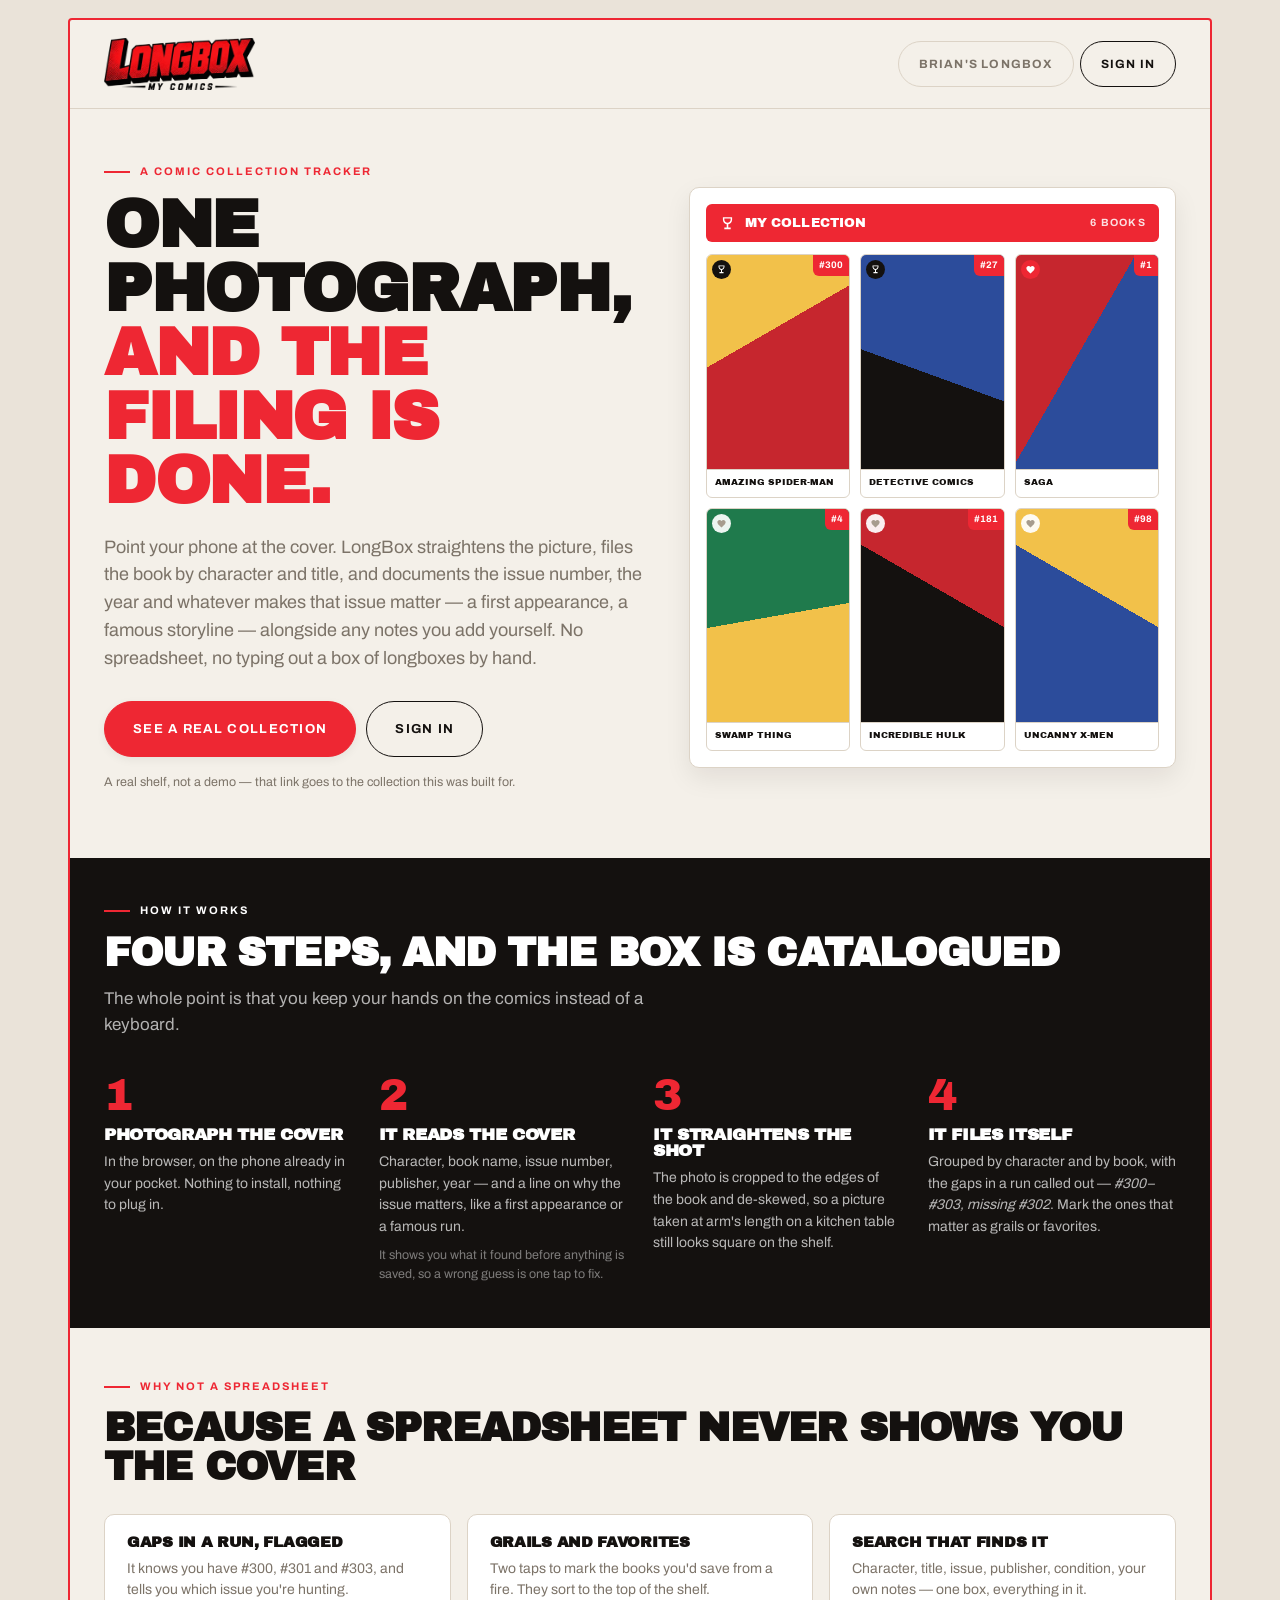
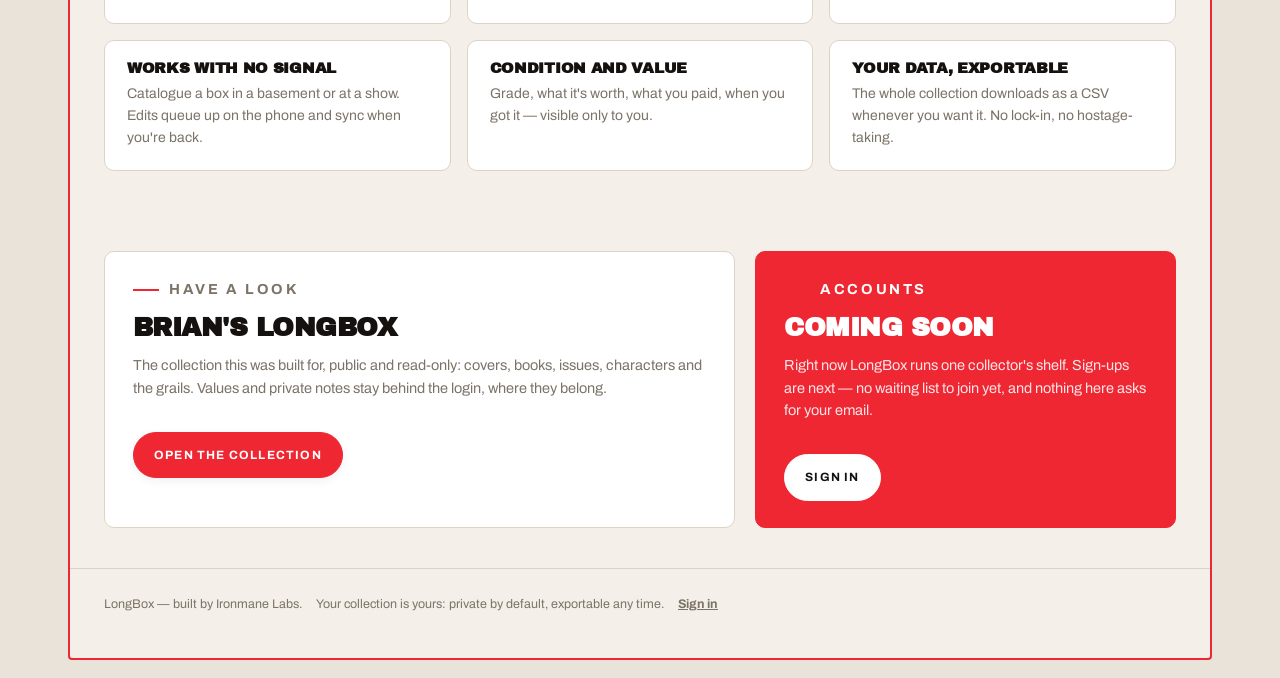
==== commit c39e64be: "Rewrite the hero copy Headline is now "One photograph, and the filing is done." The lede says what t" ====
--- a/comics/index.html
+++ b/comics/index.html
@@ -5,7 +5,7 @@
 <meta name="viewport" content="width=device-width, initial-scale=1.0">
 <meta name="theme-color" content="#EAE3D9">
 <title>LongBox — a comic collection tracker</title>
-<meta name="description" content="Photograph a comic cover and LongBox does the filing: character, book, issue and why it matters, cropped straight and grouped on a shelf you can actually search.">
+<meta name="description" content="One photograph and the filing is done: LongBox straightens the picture, files the book, and documents the issue number, first appearances and your own notes.">
 <link rel="icon" type="image/webp" href="assets/icon.webp">
 <link rel="apple-touch-icon" href="assets/icon.webp">
 <link rel="stylesheet" href="assets/brand.css">
@@ -99,11 +99,12 @@
     <section class="hero">
       <div>
         <p class="eyebrow">A comic collection tracker</p>
-        <h1>Photograph the cover. <em>That's the filing done.</em></h1>
+        <h1>One photograph, <em>and the filing is done.</em></h1>
         <p class="lede">
-          Point your phone at a comic and LongBox fills in the character, the book, the issue number
-          and the year — then crops the photo to the book, straightens it, and files it on a shelf you
-          can actually search. No spreadsheet, no typing out a box of longboxes by hand.
+          Point your phone at the cover. LongBox straightens the picture, files the book by character
+          and title, and documents the issue number, the year and whatever makes that issue matter —
+          a first appearance, a famous storyline — alongside any notes you add yourself. No
+          spreadsheet, no typing out a box of longboxes by hand.
         </p>
         <div class="cta-row">
           <a class="btn btn--red btn--big" href="collection/">See a real collection</a>
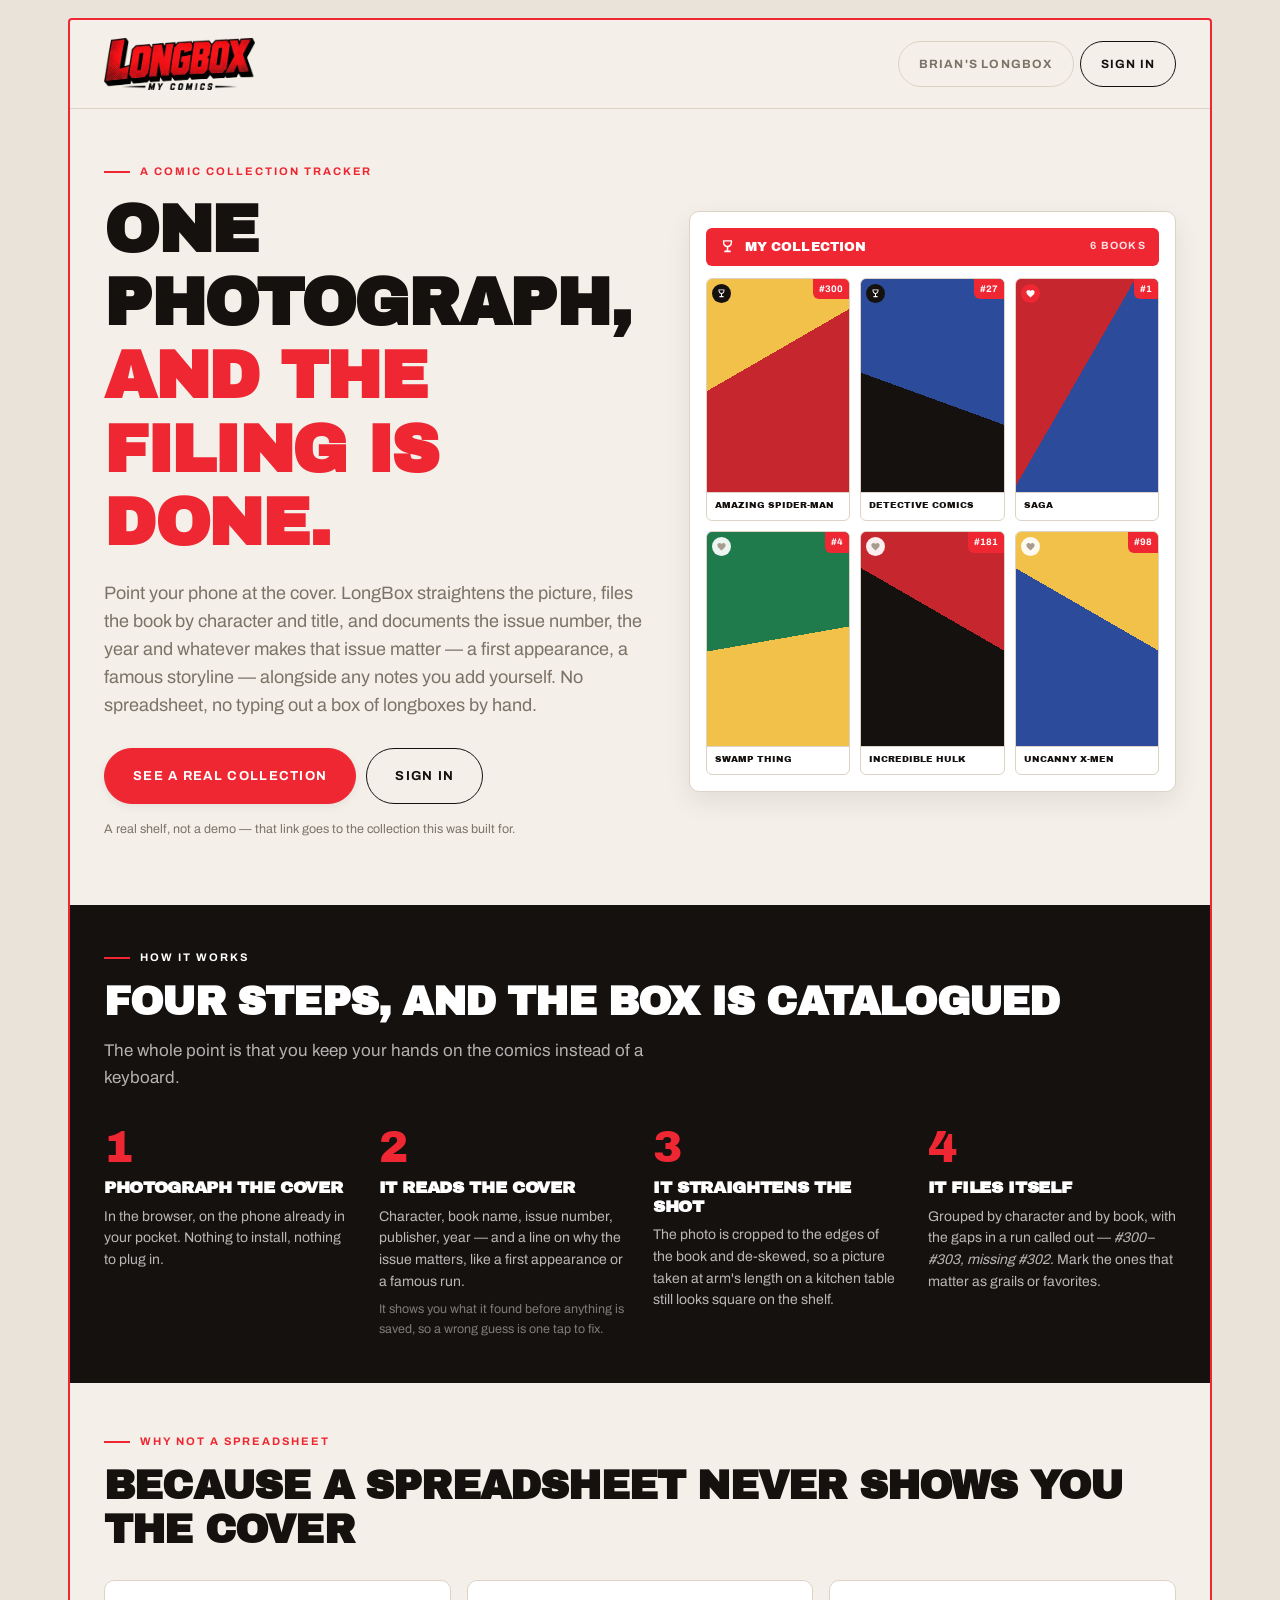
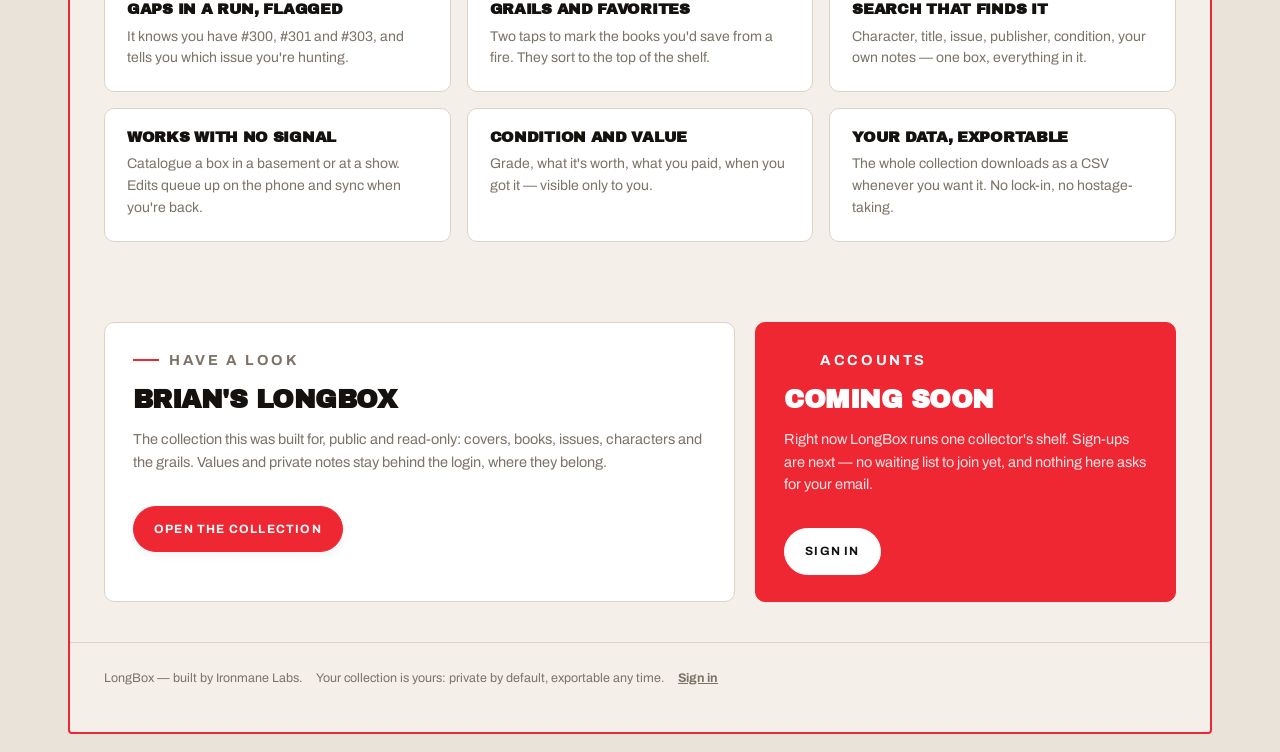
==== commit 2c1be40e: "Fix overlapping headings and a 10px sideways scroll on the home page Two real layout bugs, both foun" ====
--- a/comics/index.html
+++ b/comics/index.html
@@ -12,6 +12,7 @@
 <style>
   /* ---------- hero ---------- */
   .hero { display: grid; grid-template-columns: 1.05fr .95fr; gap: 46px; align-items: center; padding: 54px 34px 46px; }
+  .hero > * { min-width: 0; }
   .hero h1 { font-size: clamp(38px, 5.2vw, 68px); }
   .hero h1 em { color: var(--red); font-style: normal; }
   .hero .lede { margin: 20px 0 28px; font-size: 18px; }
@@ -22,7 +23,7 @@
   .shelf { background: var(--card); border: 1px solid var(--line); border-radius: var(--radius); padding: 16px; box-shadow: var(--shadow); }
   .shelf-head { display: flex; align-items: center; gap: 9px; background: var(--red); color: #fff; border-radius: var(--radius-sm); padding: 9px 13px; font-family: var(--display); text-transform: uppercase; font-size: 13px; letter-spacing: .01em; }
   .shelf-head span { margin-left: auto; font-family: var(--sans); font-size: 10.5px; font-weight: 700; letter-spacing: .12em; opacity: .85; }
-  .shelf-grid { display: grid; grid-template-columns: repeat(3, 1fr); gap: 10px; margin-top: 12px; }
+  .shelf-grid { display: grid; grid-template-columns: repeat(3, minmax(0, 1fr)); gap: 10px; margin-top: 12px; }
   .mini { border: 1px solid var(--line); border-radius: var(--radius-sm); overflow: hidden; background: var(--card); }
   .mini .art { position: relative; aspect-ratio: 2 / 3; display: grid; place-items: center; }
   .mini .art b { position: absolute; top: 0; right: 0; background: var(--red); color: #fff; font-size: 9.5px; font-weight: 700; padding: 3px 6px; border-bottom-left-radius: var(--radius-sm); }
@@ -32,7 +33,7 @@
   .mini .art i.on svg { fill: #fff; }
   .mini .art i.ink { background: var(--ink); }
   .mini .art i.ink svg { fill: #fff; }
-  .mini p { margin: 0; padding: 7px 8px 9px; border-top: 1px solid var(--line); font-family: var(--display); text-transform: uppercase; font-size: 9px; line-height: 1.2; }
+  .mini p { margin: 0; padding: 7px 8px 9px; border-top: 1px solid var(--line); font-family: var(--display); text-transform: uppercase; font-size: 9px; line-height: 1.2; overflow-wrap: anywhere; }
   .a1 { background: linear-gradient(150deg, #F2C14A 0 38%, #C6262E 38% 100%); }
   .a2 { background: linear-gradient(200deg, #2C4C9B 0 55%, #14110F 55% 100%); }
   .a3 { background: linear-gradient(120deg, #C6262E 0 45%, #2C4C9B 45% 100%); }
@@ -80,6 +81,16 @@
     .steps, .grid3 { grid-template-columns: 1fr; }
     .hero .lede { font-size: 16px; }
     .cta-row .btn { flex: 1 1 100%; }
+  }
+  /* "PHOTOGRAPH," on its own is wider than a 320px screen at 38px, so the
+     headline steps down rather than pushing the page sideways. */
+  @media (max-width: 360px) {
+    .hero h1 { font-size: 31px; }
+    /* Three mock covers across leaves ~85px each, which breaks book titles
+       mid-word. Two across keeps them whole. */
+    .shelf-grid { grid-template-columns: repeat(2, minmax(0, 1fr)); }
+    .shelf-head { font-size: 11px; padding: 8px 10px; }
+    .shelf-head span { white-space: nowrap; letter-spacing: .06em; }
   }
 </style>
 </head>
--- a/comics/assets/brand.css
+++ b/comics/assets/brand.css
@@ -53,7 +53,7 @@
   font-family: var(--display);
   text-transform: uppercase;
   letter-spacing: -.02em;
-  line-height: .96;
+  line-height: 1.1;
   margin: 0;
 }
 a { color: inherit; }
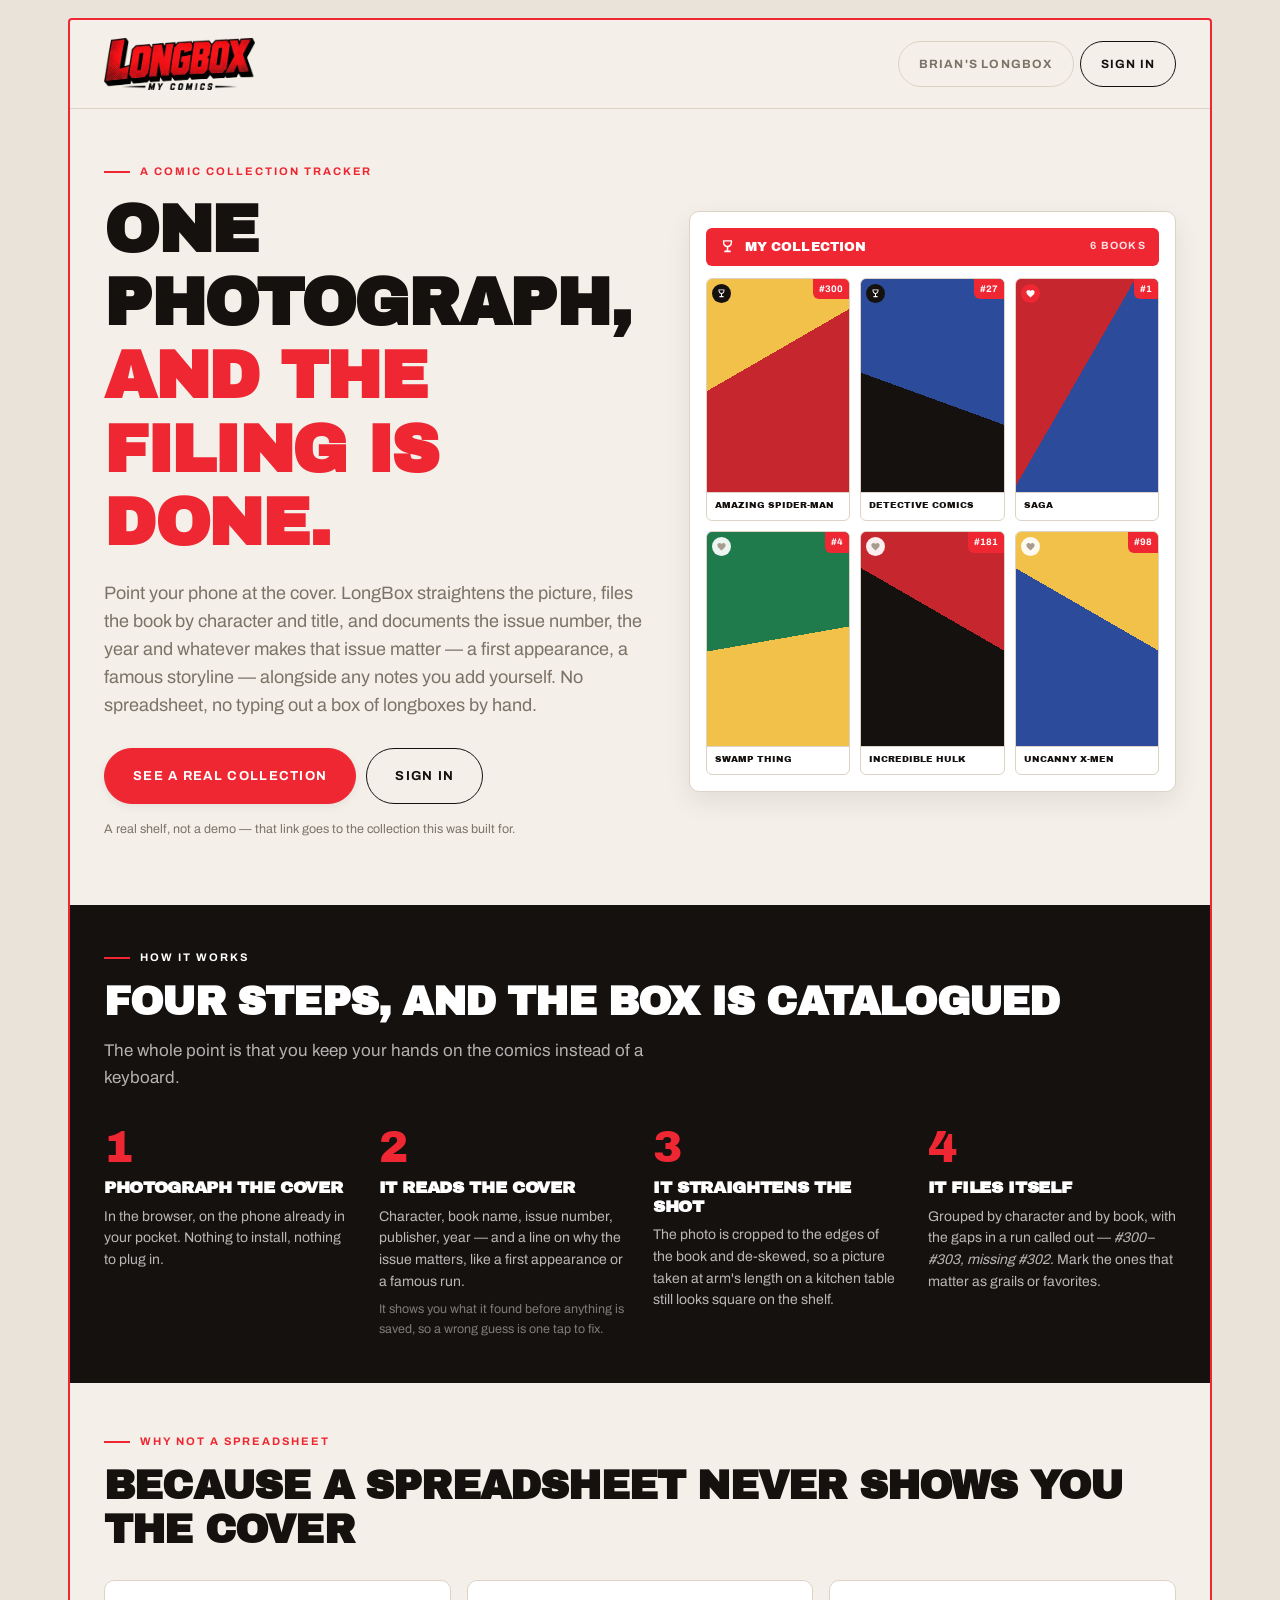
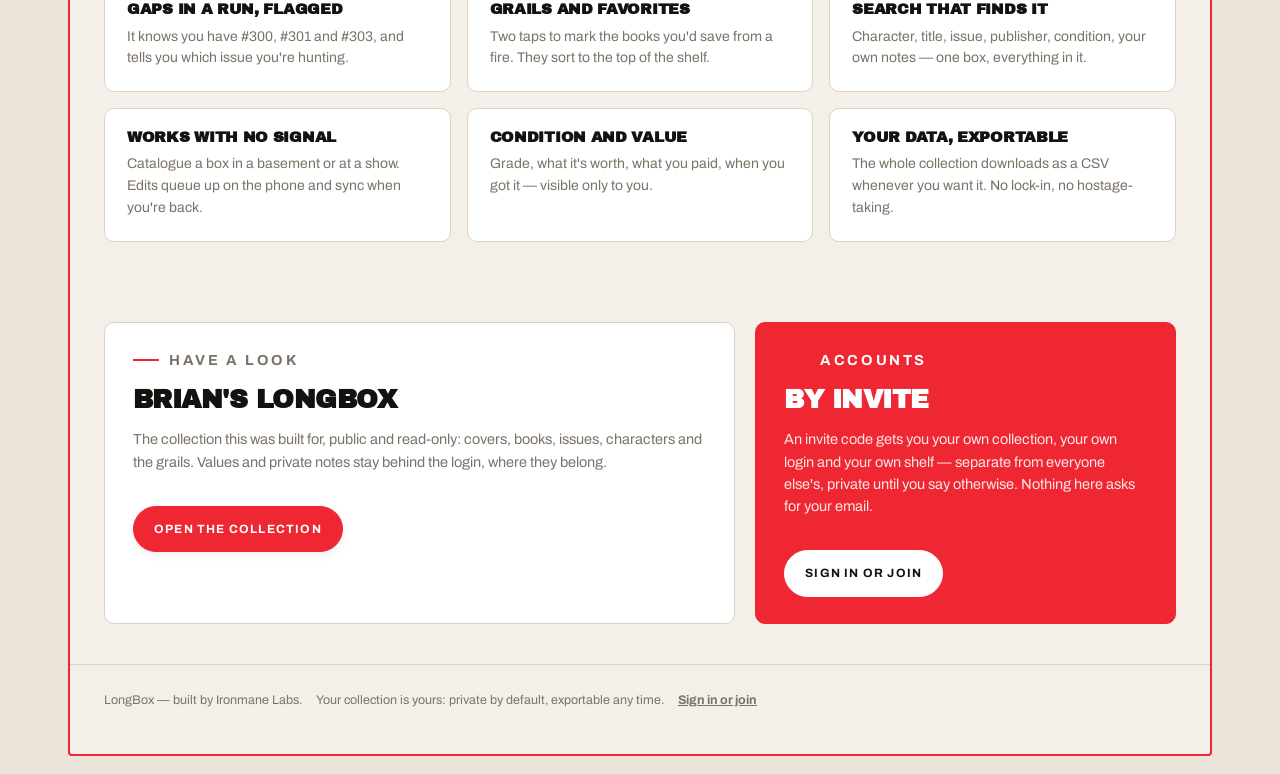
==== commit fba3f66e: "Add accounts: per-person collections, invites, and a per-account read allowance One database, a user" ====
--- a/comics/index.html
+++ b/comics/index.html
@@ -211,10 +211,10 @@
         </div>
         <div class="panel panel--red">
           <p class="eyebrow" style="color:#fff">Accounts</p>
-          <h2>Coming soon</h2>
-          <p>Right now LongBox runs one collector's shelf. Sign-ups are next — no waiting list to join yet,
-            and nothing here asks for your email.</p>
-          <a class="btn" href="app/">Sign in</a>
+          <h2>By invite</h2>
+          <p>An invite code gets you your own collection, your own login and your own shelf — separate
+            from everyone else's, private until you say otherwise. Nothing here asks for your email.</p>
+          <a class="btn" href="app/">Sign in or join</a>
         </div>
       </div>
     </section>
@@ -222,7 +222,7 @@
     <footer class="foot">
       <span>LongBox — built by Ironmane Labs.</span>
       <span>Your collection is yours: private by default, exportable any time.</span>
-      <a href="app/">Sign in</a>
+      <a href="app/">Sign in or join</a>
     </footer>
 
   </div>
